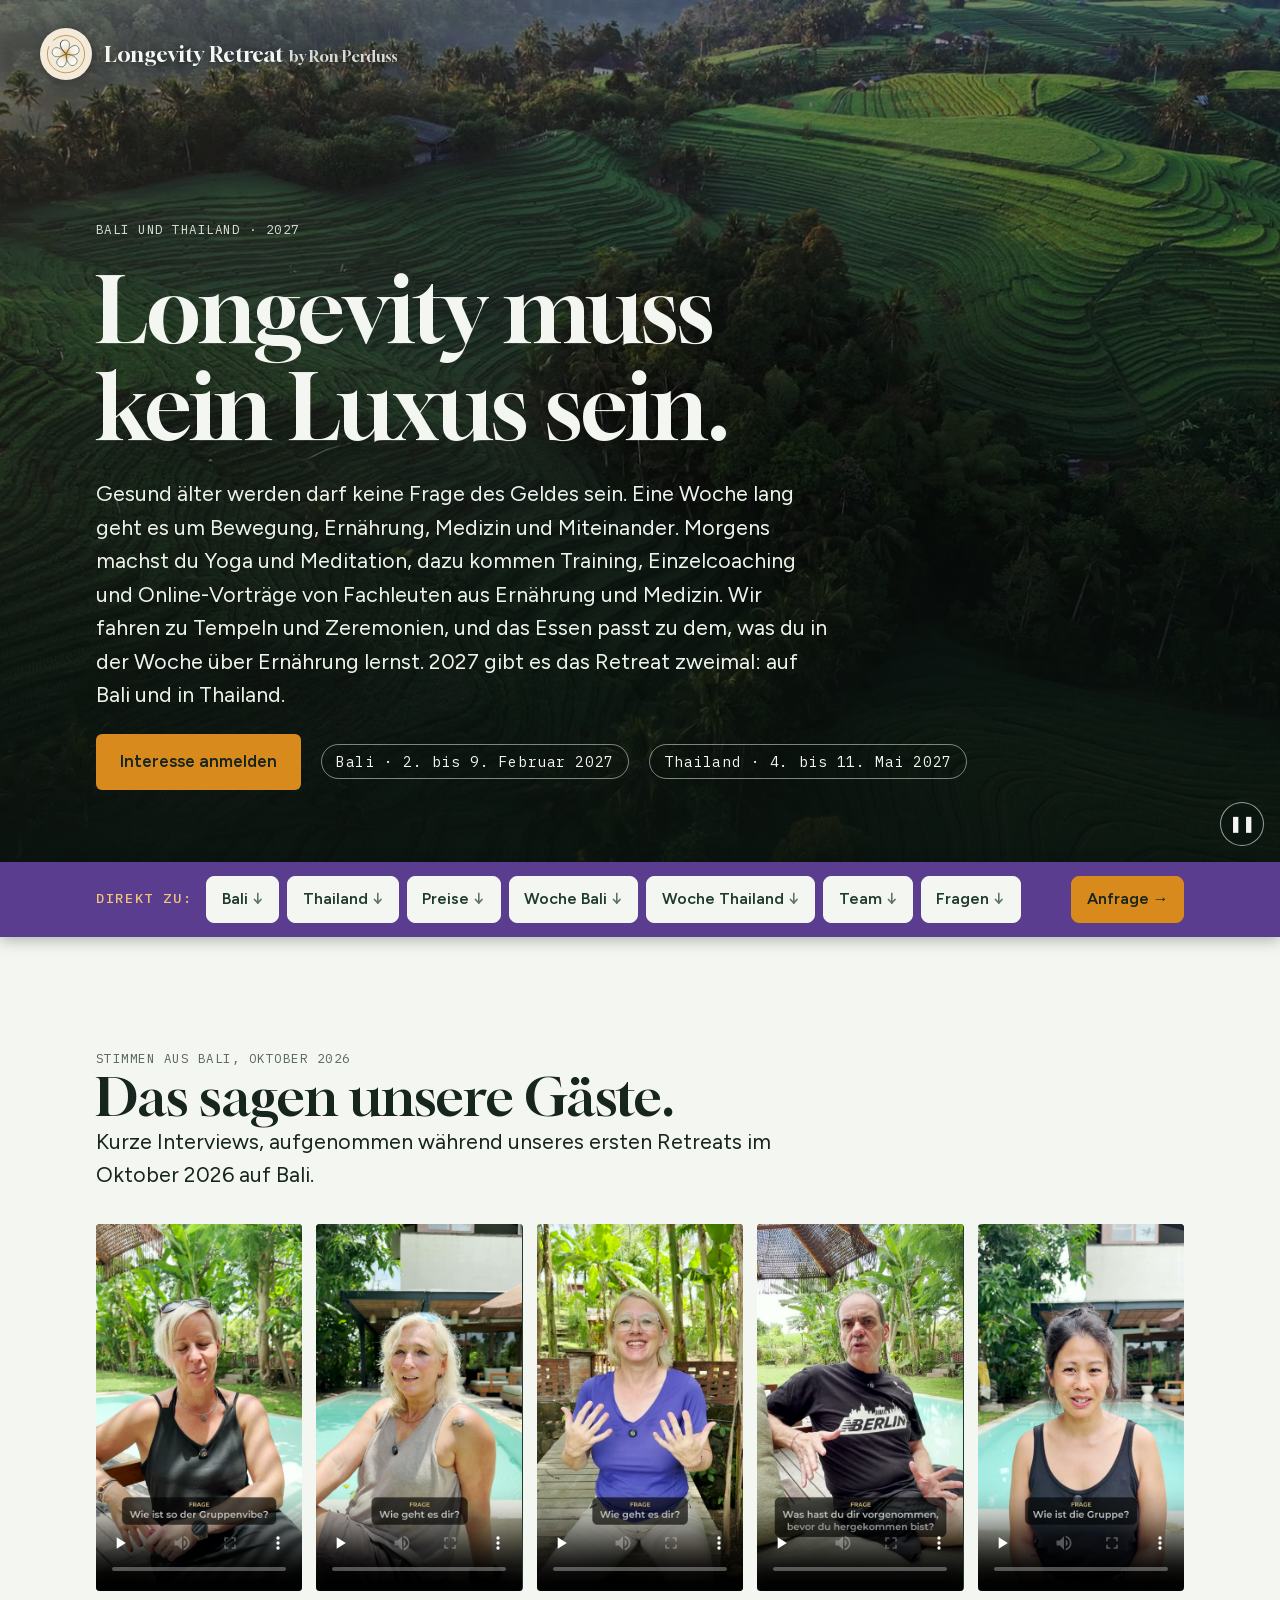
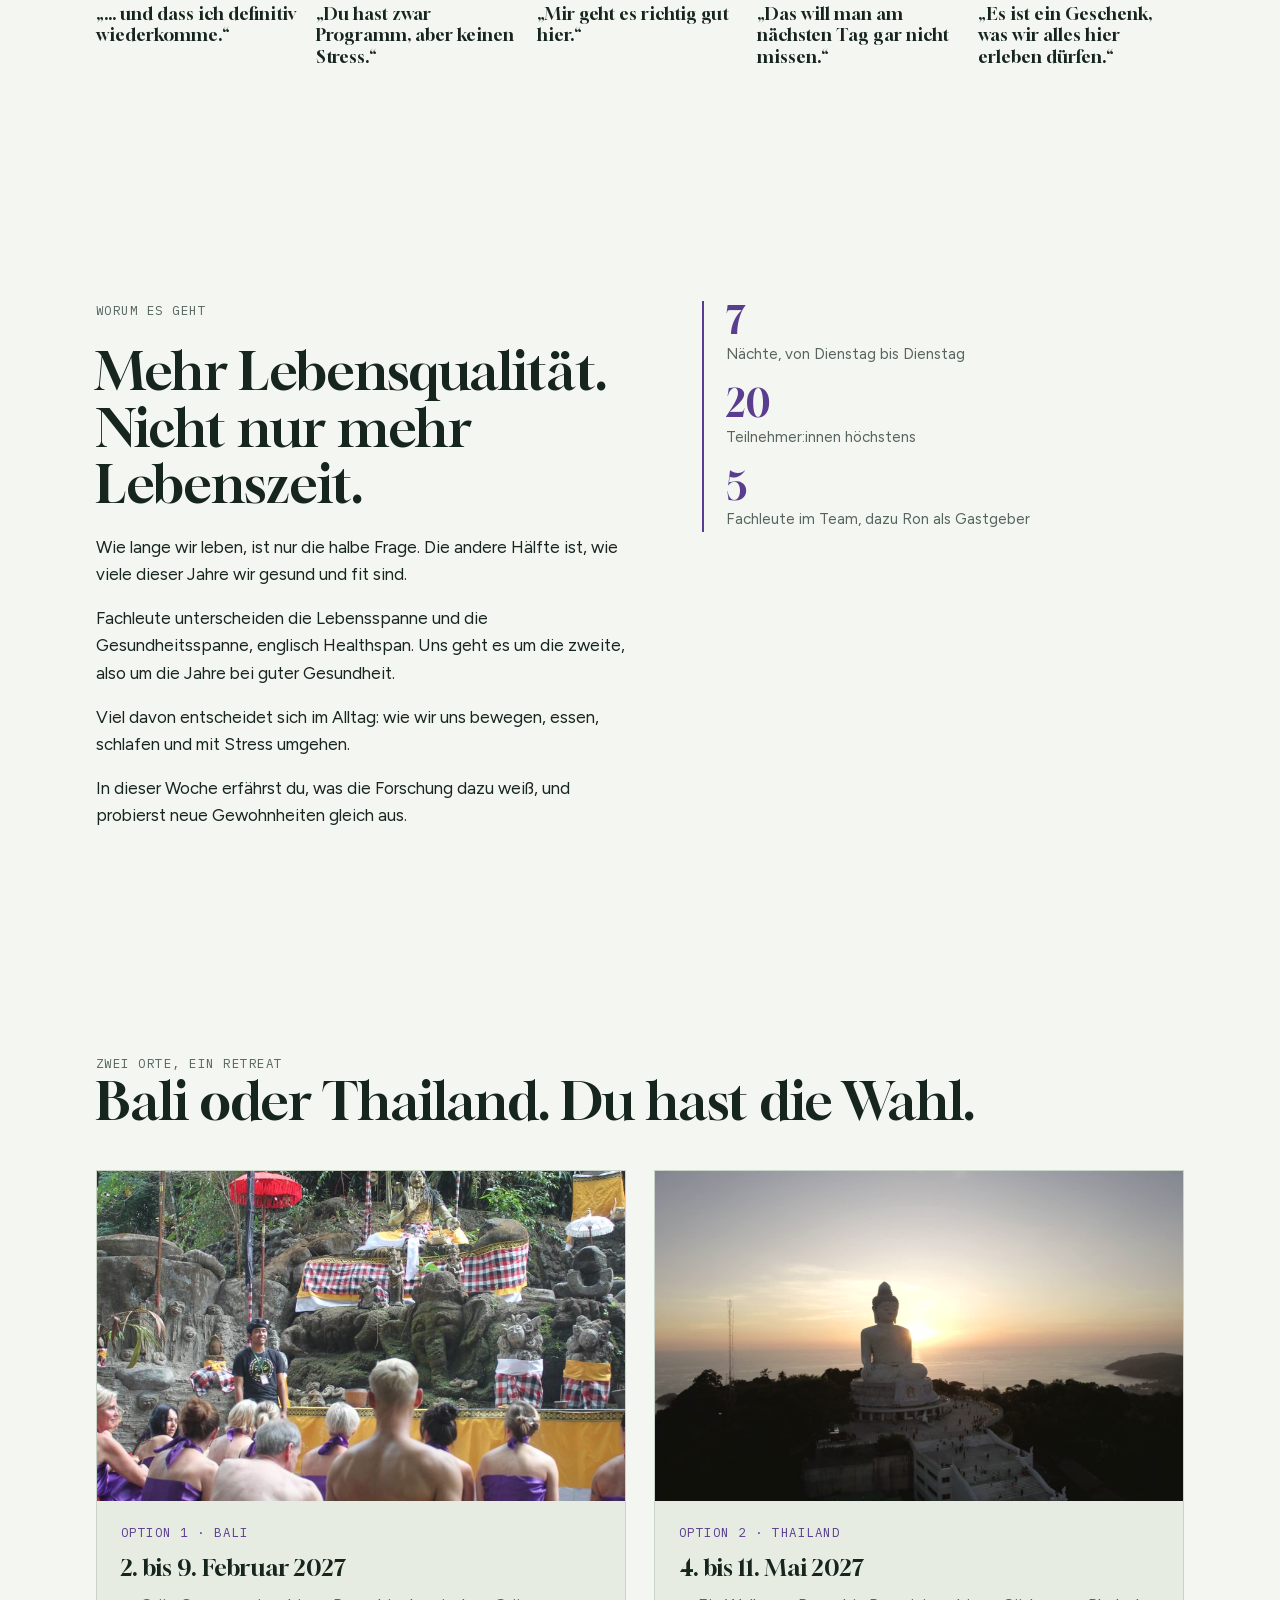
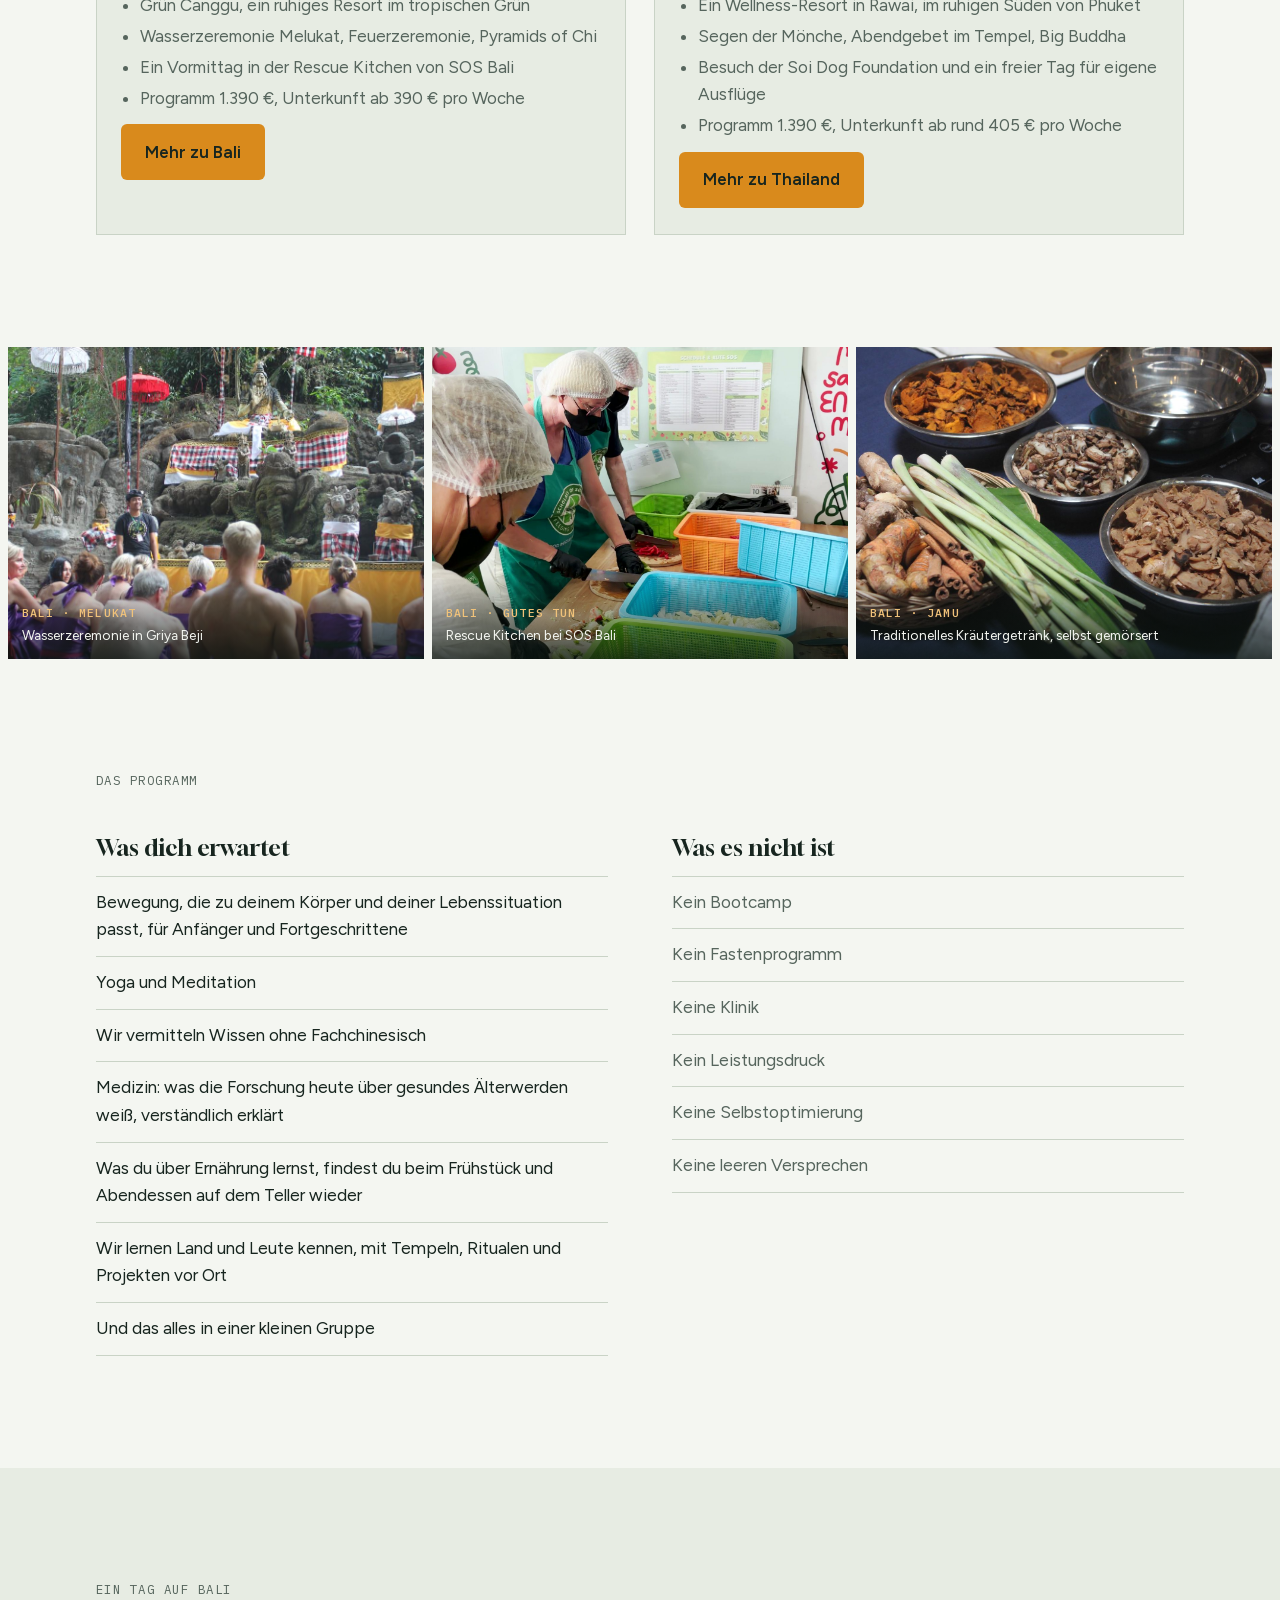
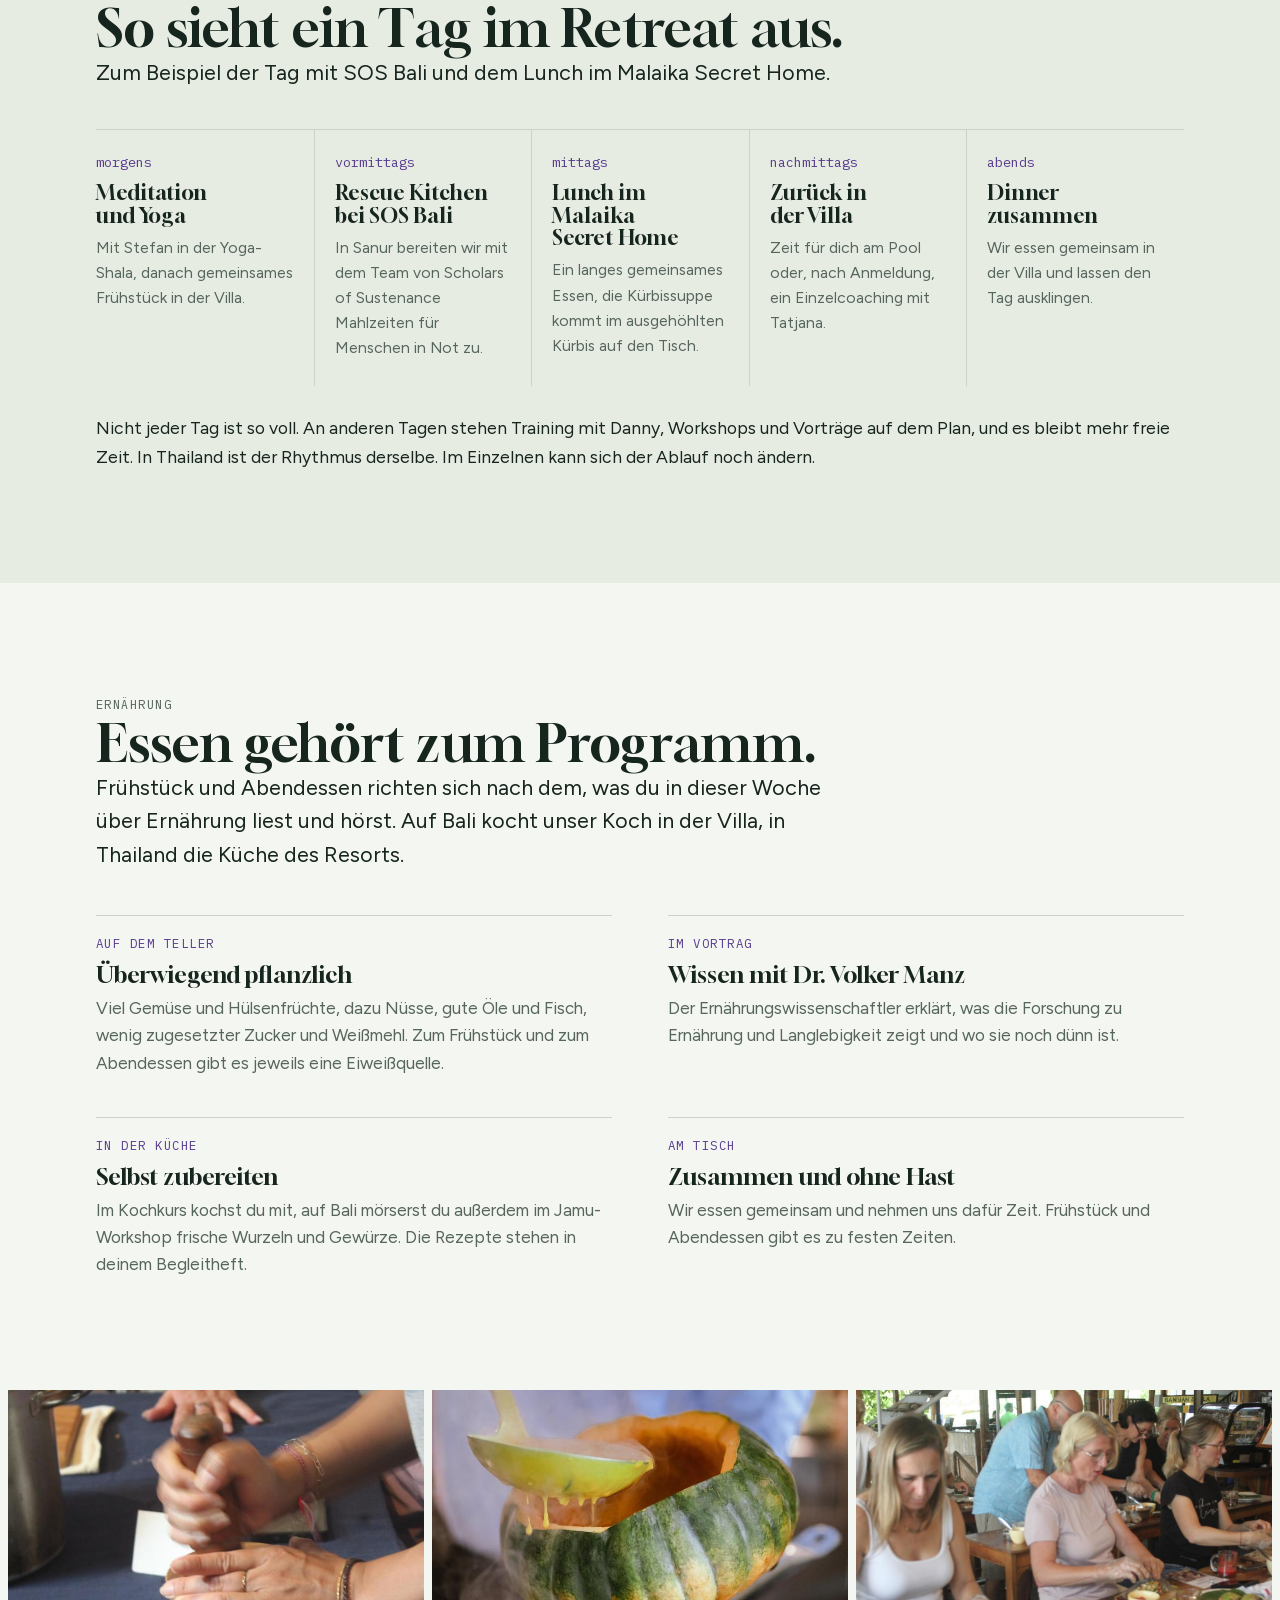
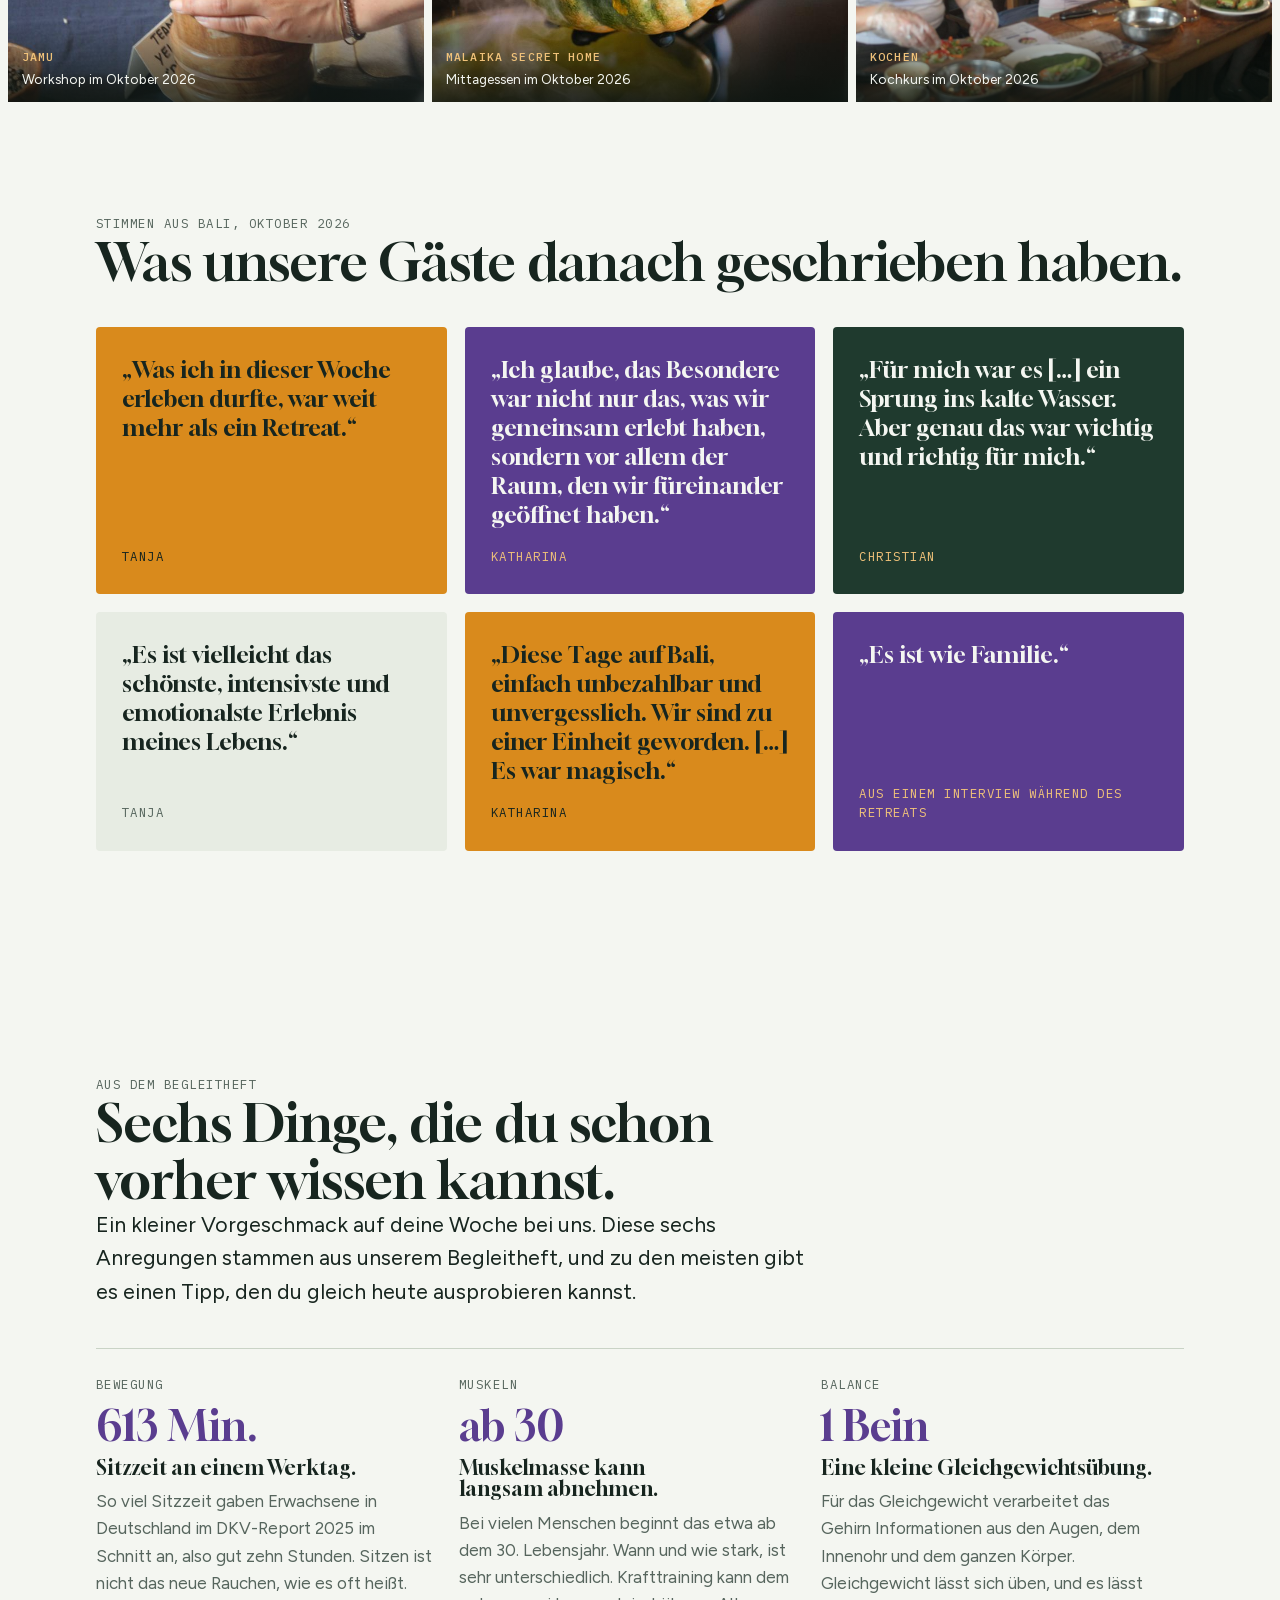
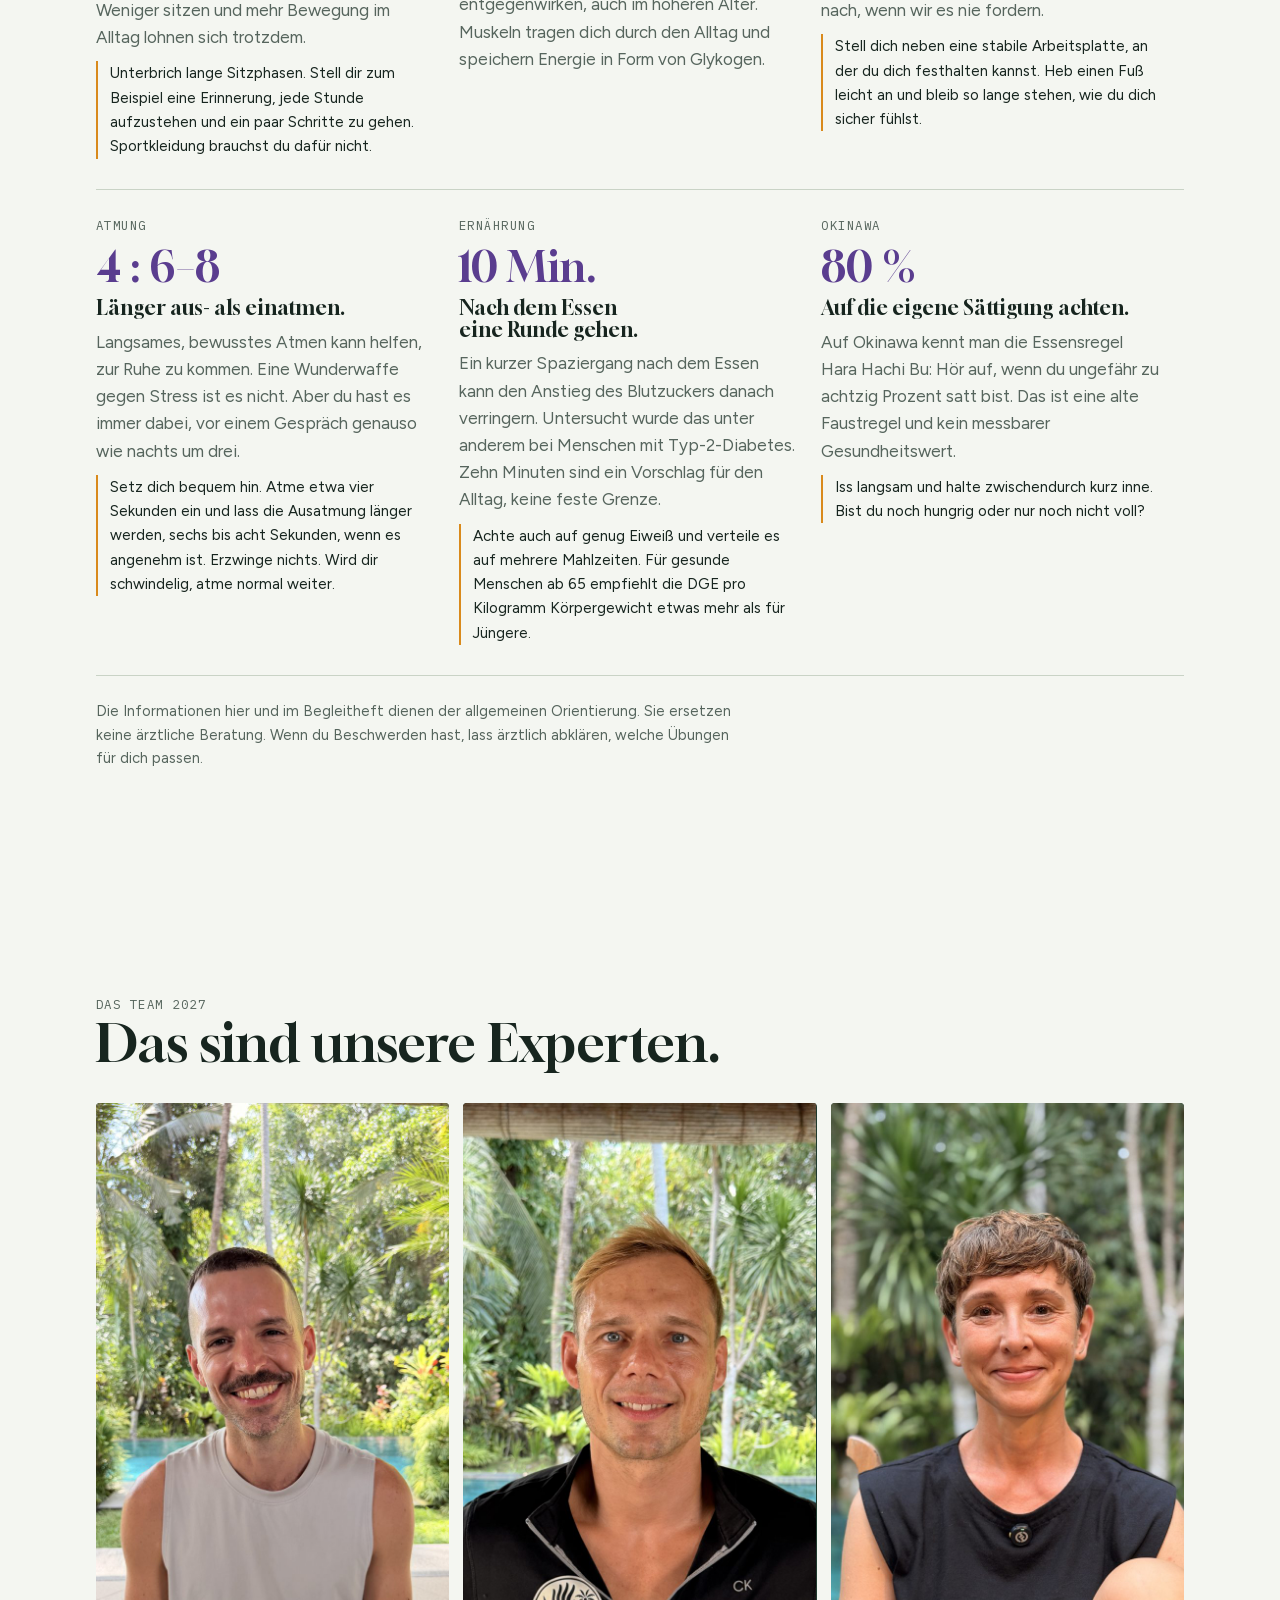
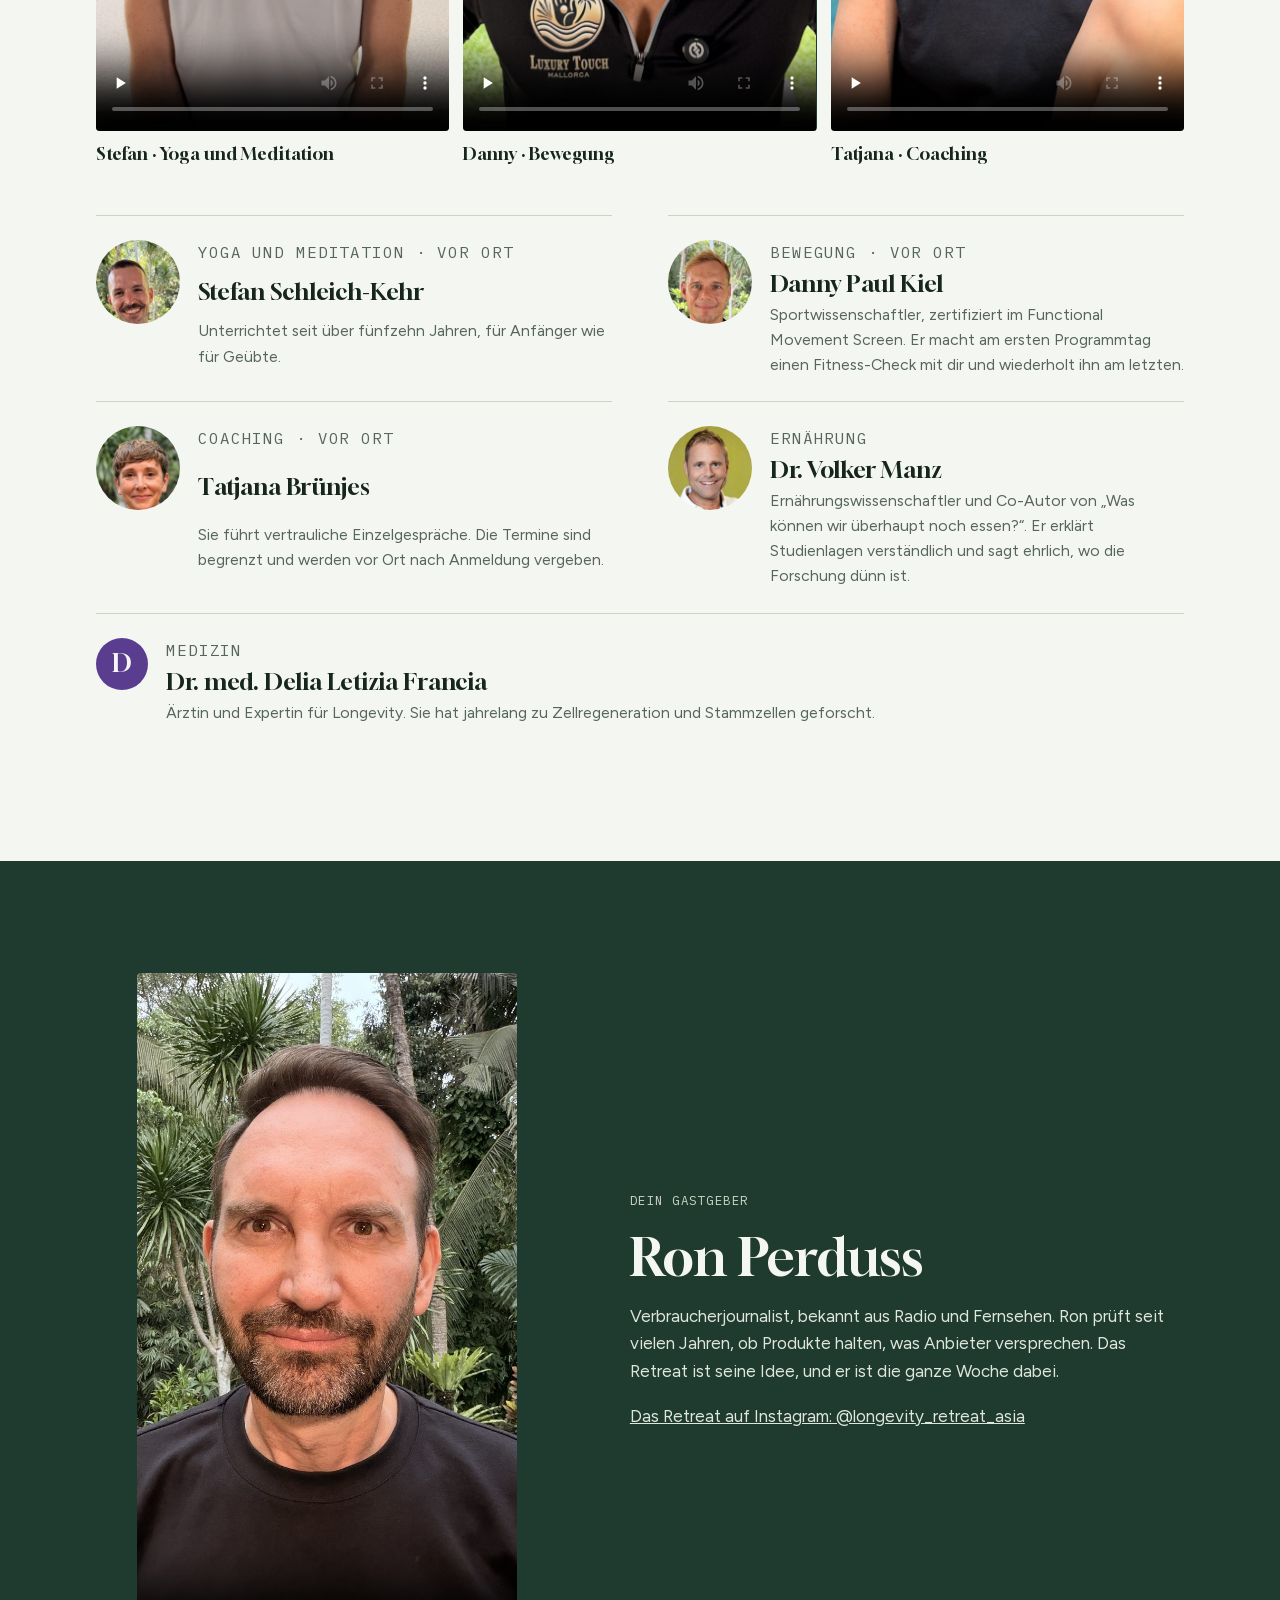
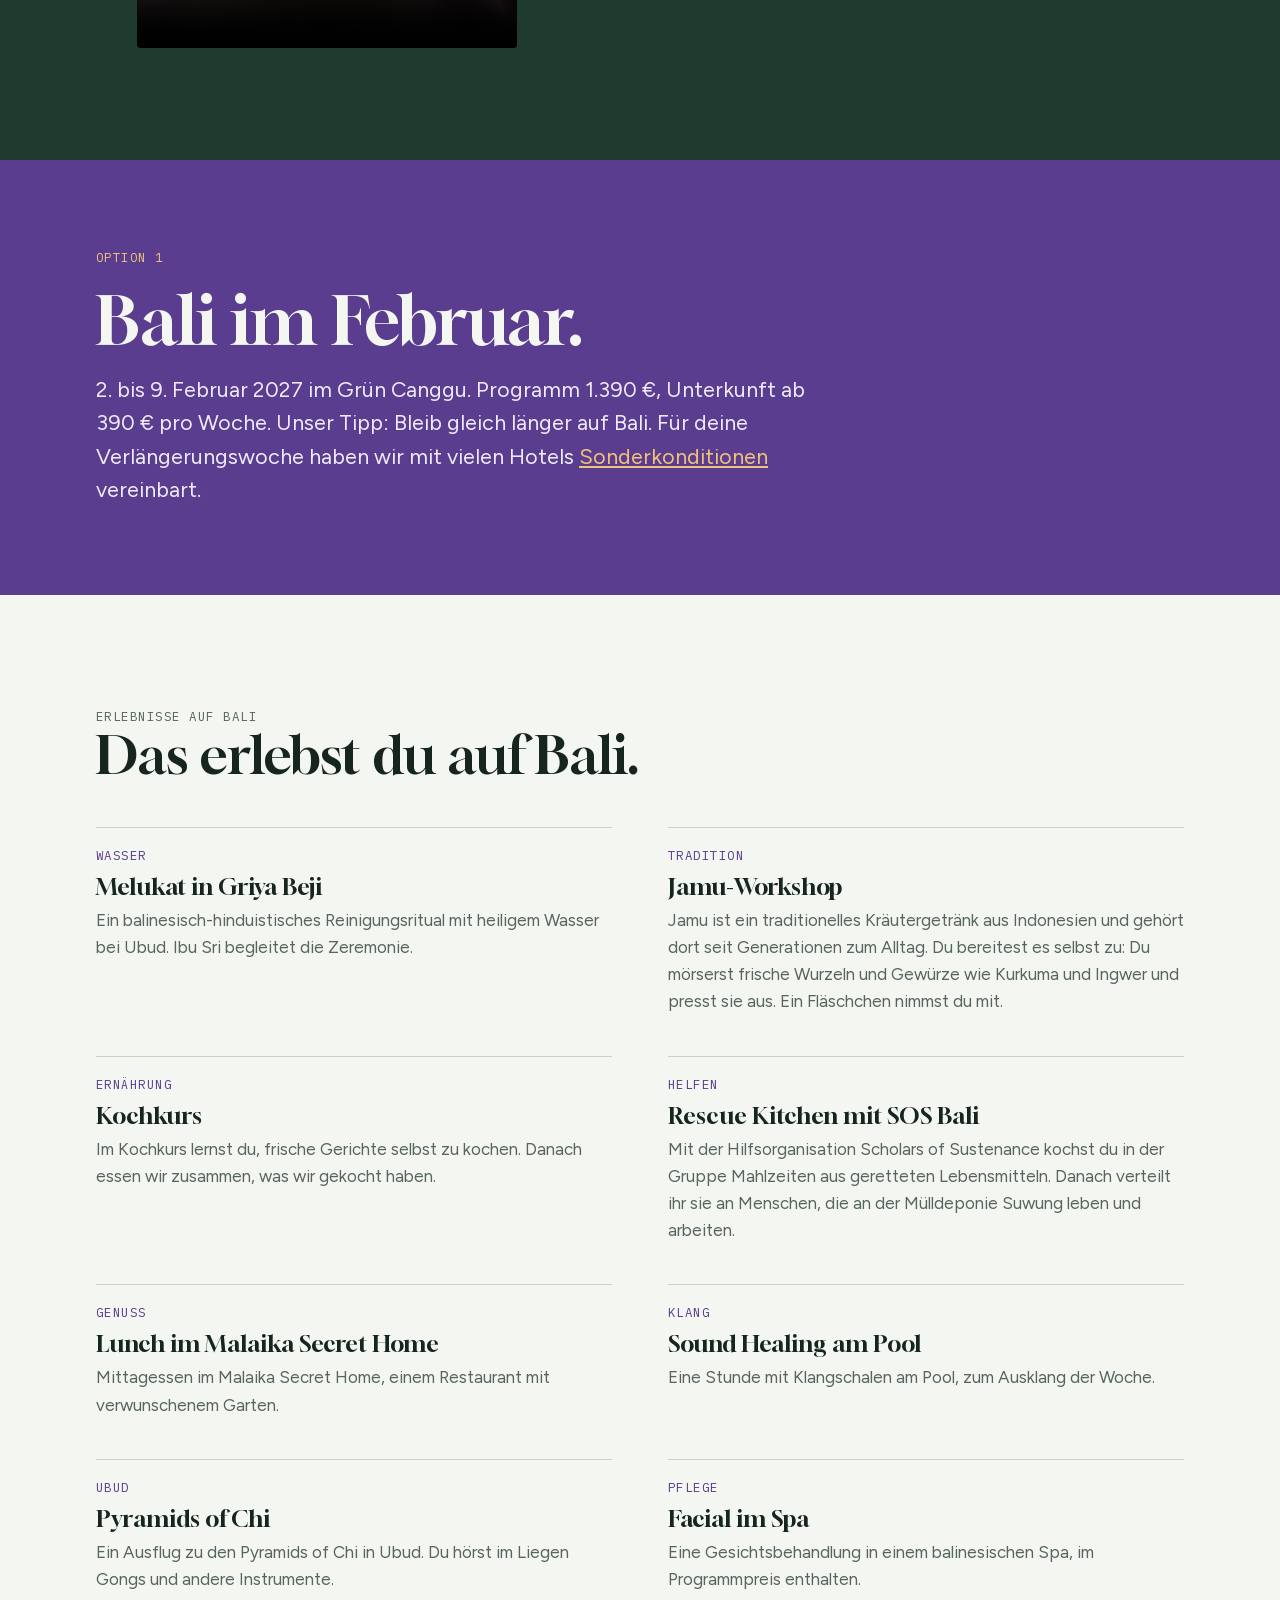
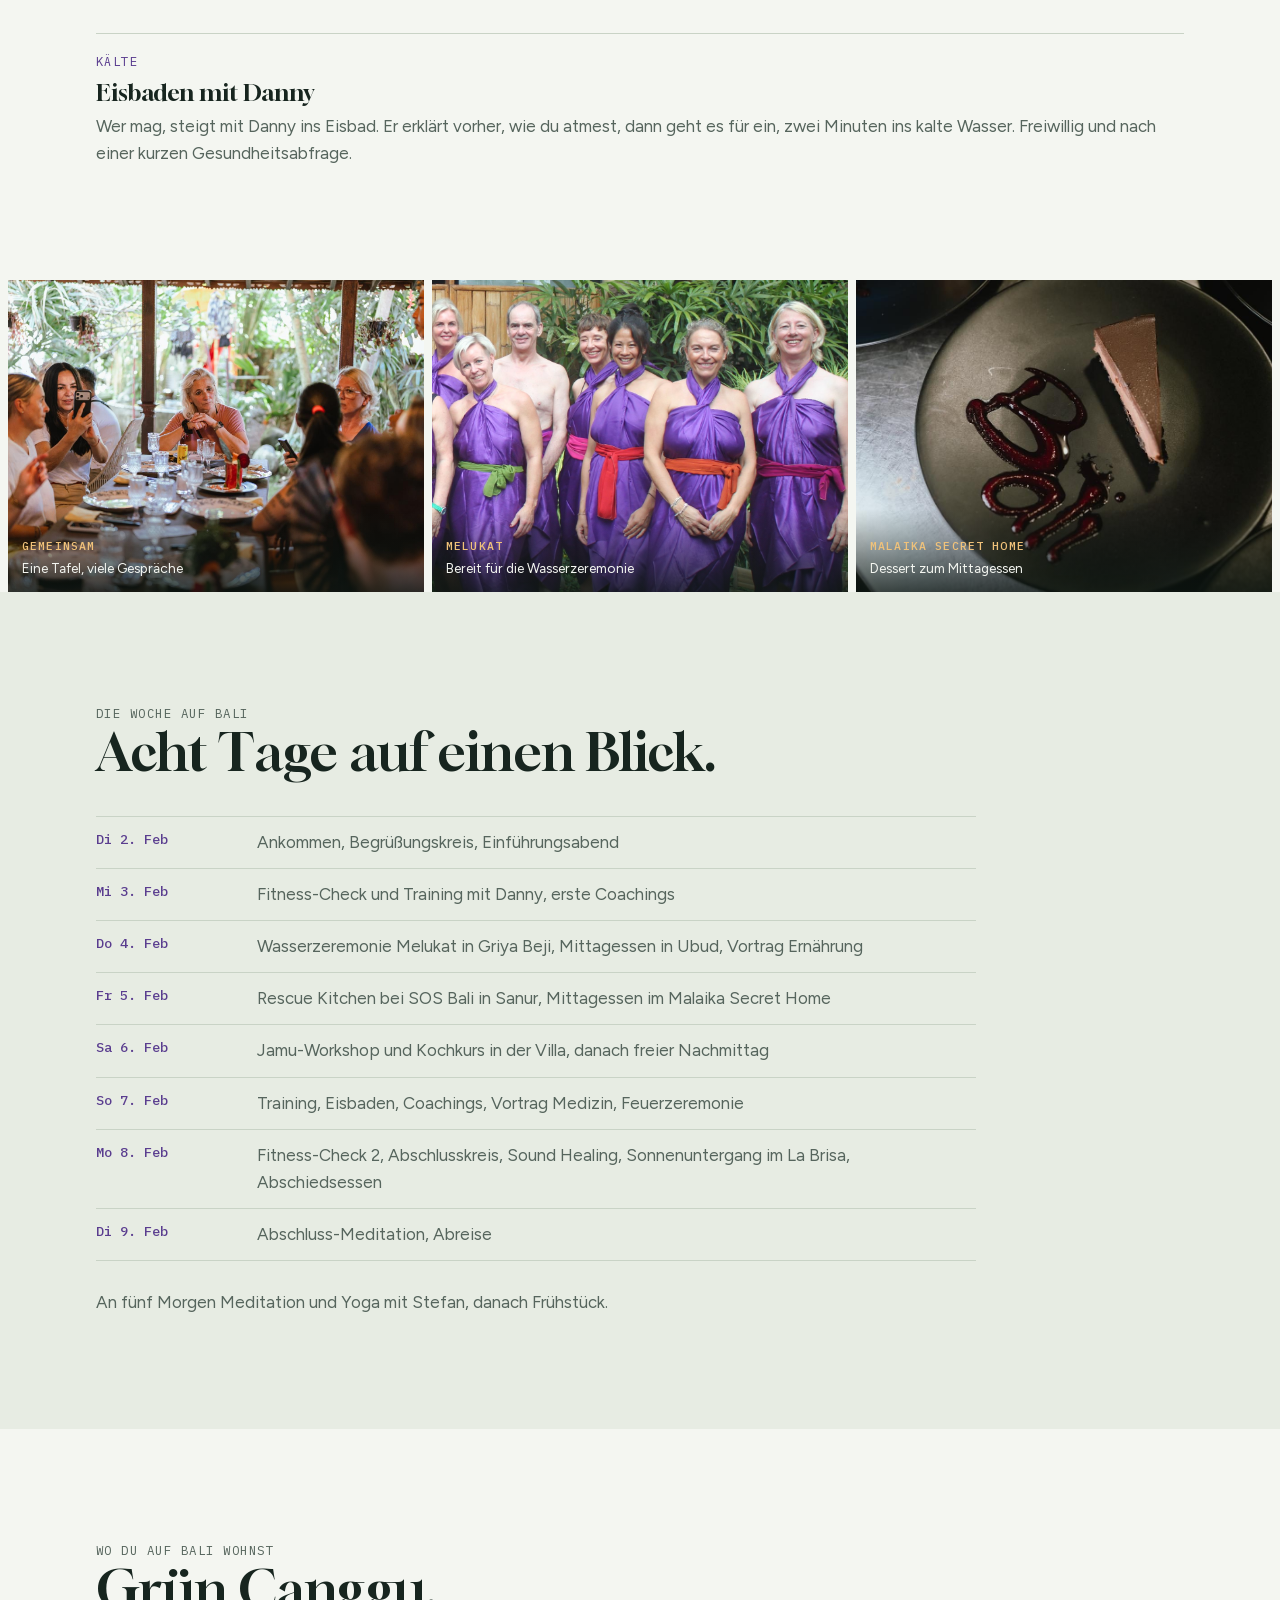
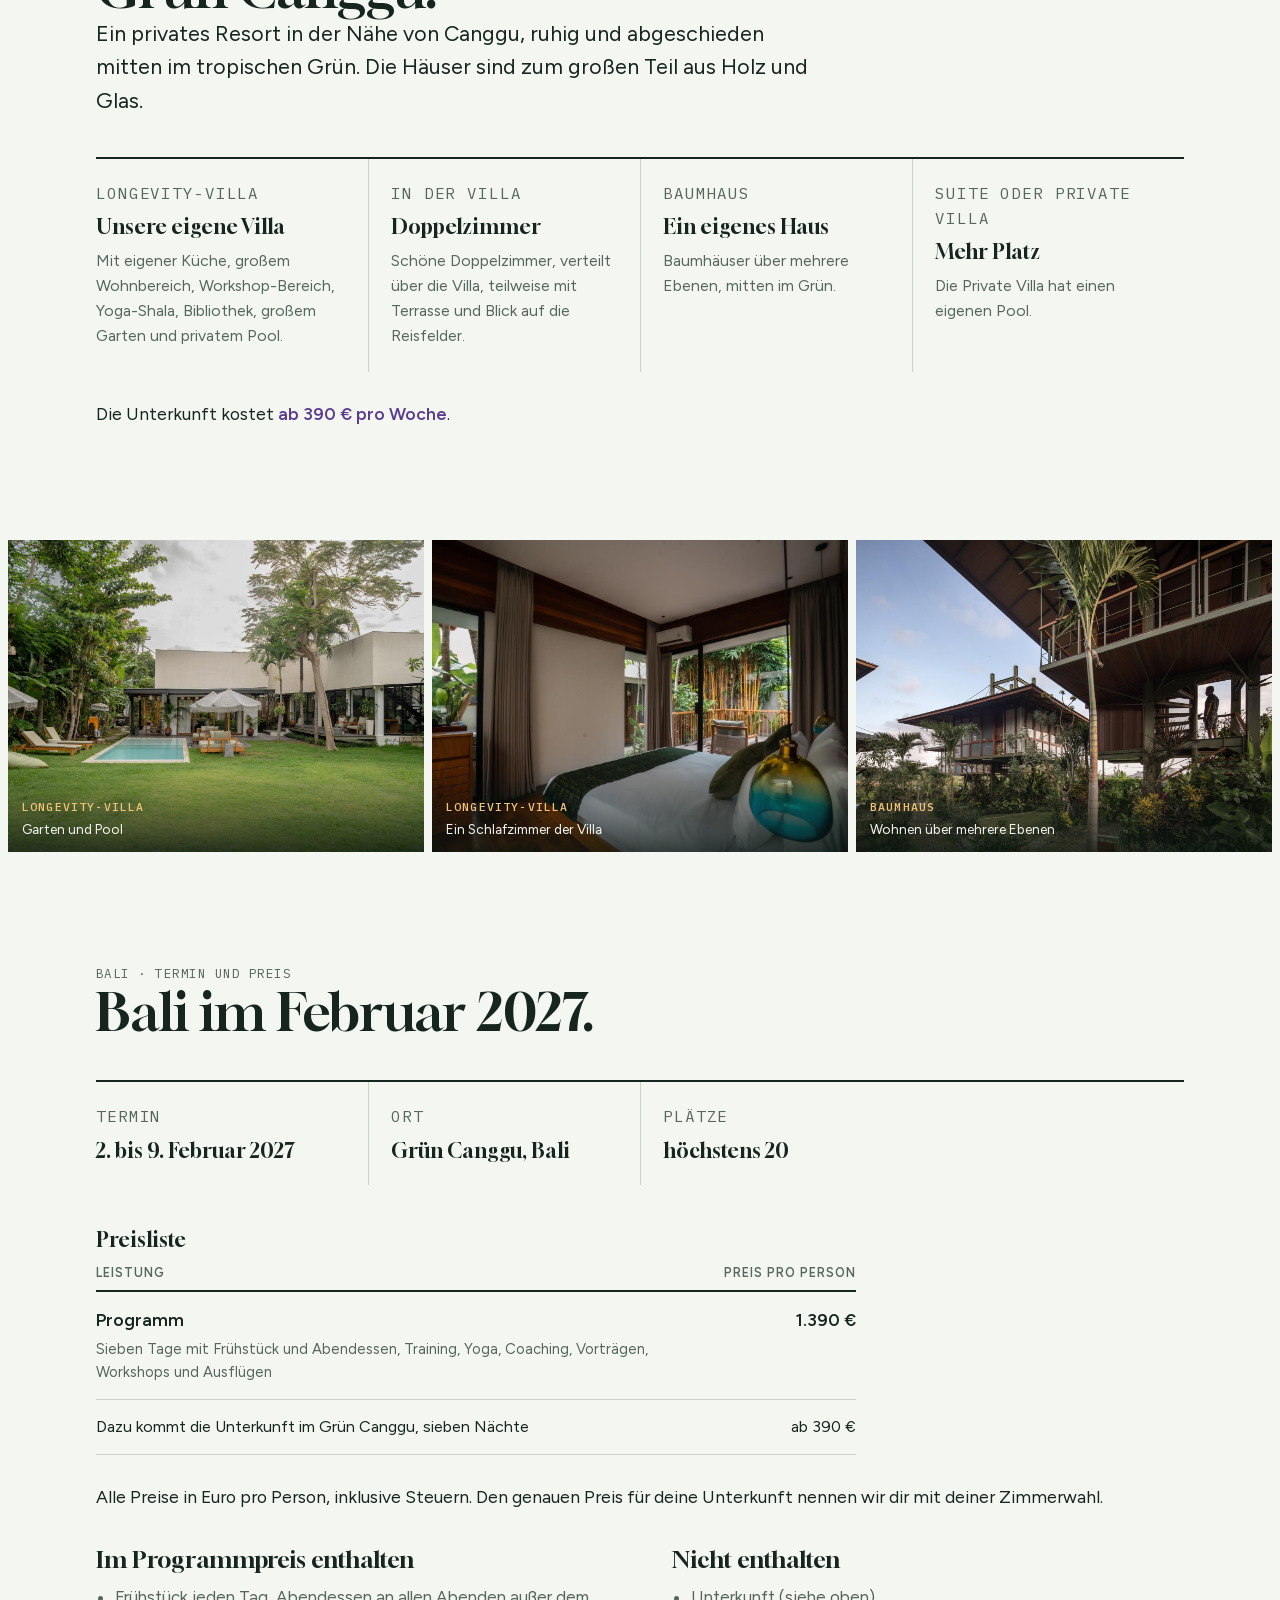
==== index.html @ a99b4b64 "Bali-Teil: Tipp zur Verlängerungswoche mit Sonderkonditionen Co-Authored-By: Claude Opus 5.5 <norepl" ====
<!doctype html>
<html lang="de">
<head>
<meta charset="utf-8">
<meta name="viewport" content="width=device-width, initial-scale=1, viewport-fit=cover">
<title>Longevity Retreat by Ron Perduss · Bali im Februar, Thailand im Mai 2027</title>
<meta name="description" content="Eine Woche rund ums gesunde Älterwerden mit Ron Perduss: Yoga, Training, Vorträge, Einzelcoaching, Rituale und Ausflüge. 2027 auf Bali (2. bis 9. Februar) oder in Thailand (4. bis 11. Mai).">
<meta property="og:title" content="Longevity Retreat by Ron Perduss">
<meta property="og:description" content="Longevity muss kein Luxus sein. Bali im Februar, Thailand im Mai 2027. Höchstens 20 Plätze.">
<meta property="og:image" content="img/gruen-villa.jpg">
<link rel="icon" href="img/favicon.png">
<link rel="stylesheet" href="fonts/fonts.css">
<style>
/* Layout: ein Fotoband-Rhythmus – volle Bildbänder wechseln mit ruhigen Textspalten; Farben aus der Woche selbst: Dschungelgrün, Sarong-Violett, Ringelblumen-Orange */
:root{
  --bg:#f4f6f1; --surface:#e7ece3; --fg:#17251f; --muted:#56655d; --line:#c9d3c6;
  --jungle:#1f3a2e; --violet:#5a3d8f; --marigold:#d98a1c; --on-dark:#f4f6f1;
  --display:"Gloock","Georgia","Times New Roman",serif;
  --body:"Figtree","Helvetica Neue",Arial,sans-serif;
  --mono:"IBM Plex Mono",ui-monospace,Menlo,monospace;
}
@media (prefers-color-scheme: dark){:root:not([data-theme="light"]){
  --bg:#101a15; --surface:#18251e; --fg:#e8eee6; --muted:#9fb0a6; --line:#2d3d34;
  --jungle:#0b1410; --violet:#a58ad6; --marigold:#eba545; --on-dark:#eef3ec; color-scheme:dark}}
:root[data-theme="dark"]{
  --bg:#101a15; --surface:#18251e; --fg:#e8eee6; --muted:#9fb0a6; --line:#2d3d34;
  --jungle:#0b1410; --violet:#a58ad6; --marigold:#eba545; --on-dark:#eef3ec; color-scheme:dark}

*{box-sizing:border-box}
body{background:var(--bg);color:var(--fg);font-family:var(--body);font-size:1.0625rem;line-height:1.6;margin:0}
img{display:block;max-width:100%}
h1,h2,h3{font-family:var(--display);font-weight:400;line-height:1.08;text-wrap:balance;margin:0}
h2{font-size:clamp(2rem,5vw,3.25rem)}
h3{font-size:1.45rem}
p{margin:0}
a{color:inherit}
:focus-visible{outline:2px solid var(--marigold);outline-offset:3px}
.wrap{max-width:1120px;margin-inline:auto;padding-left:max(16px,env(safe-area-inset-left,0px));padding-right:max(16px,env(safe-area-inset-right,0px))}
.label{font-family:var(--mono);font-size:.78rem;letter-spacing:.12em;text-transform:uppercase;color:var(--muted)}
.section{padding-block:clamp(56px,9vw,112px)}
.lead{font-size:clamp(1.15rem,2vw,1.35rem);line-height:1.55;max-width:34em}
.prose{max-width:36em;display:grid;gap:1em;color:var(--fg)}

/* Platzhalter: sichtbar markiert, bis Termin und Preis feststehen */
.tbd{display:inline-flex;align-items:center;gap:.5em;border:1.5px dashed var(--marigold);color:var(--fg);border-radius:999px;padding:.3em .9em;font-family:var(--mono);font-size:.82rem;letter-spacing:.04em}
.tbd::before{content:"";width:.55em;height:.55em;border-radius:50%;background:var(--marigold)}

/* Hero */
.hero{position:relative;background:var(--jungle);color:#f4f6f1;overflow:hidden}
.hero img,.hero video{position:absolute;inset:0;width:100%;height:100%;object-fit:cover;opacity:.62}
.hero video{opacity:1;filter:brightness(.72)}
.hero .brand{position:absolute;left:clamp(16px,4vw,40px);top:clamp(14px,3vw,28px);z-index:2;display:flex;align-items:center;gap:12px;color:#f4f6f1;text-decoration:none;font-family:var(--display);font-size:clamp(1.05rem,2.2vw,1.35rem);text-shadow:0 1px 8px rgba(0,0,0,.45)}
.hero .brand small{font-size:.72em;opacity:.85}
.hero .brand img{position:static;inset:auto;width:52px;height:52px;opacity:1;object-fit:contain;background:#F4EADA;border-radius:50%;padding:4px;box-shadow:0 2px 10px rgba(0,0,0,.25)}
.foot-brand{display:inline-flex;align-items:center;gap:10px}
.foot-brand img{width:28px;height:28px}
.hero .vid-toggle{position:absolute;right:16px;bottom:16px;z-index:2;width:44px;height:44px;border-radius:50%;border:1px solid rgba(244,246,241,.6);background:rgba(11,20,16,.45);color:#f4f6f1;font-size:1rem;cursor:pointer}
.hero .vid-toggle:focus-visible{outline:3px solid #eba545;outline-offset:2px}
@media (prefers-reduced-motion: reduce){.hero video,.hero .vid-toggle{display:none}}
.hero::after{content:"";position:absolute;inset:0;background:linear-gradient(180deg,rgba(11,20,16,.15) 0%,rgba(11,20,16,.25) 45%,rgba(11,20,16,.85) 100%)}
.hero .wrap{position:relative;z-index:1;padding-block:clamp(120px,22vw,220px) clamp(40px,7vw,72px);display:grid;gap:22px}
.hero .label{color:#d9e2d6}
.hero h1{font-size:clamp(2.6rem,7vw,5.6rem);letter-spacing:-.01em;max-width:13ch}
.hero .lead{color:#eef3ec}
.hero .tbd{color:#f4f6f1;border-color:#eba545}
.hero .tbd::before{background:#eba545}
.date-chip{font-family:var(--mono);font-size:.9rem;letter-spacing:.04em;color:#f4f6f1;border:1px solid rgba(244,246,241,.5);border-radius:999px;padding:.35em 1em}
.hero-row{display:flex;flex-wrap:wrap;gap:12px 20px;align-items:center}
.btn{display:inline-block;background:var(--marigold);color:#17251f;text-decoration:none;font-weight:600;padding:.85em 1.4em;border-radius:6px}
.btn:hover{filter:brightness(1.06)}

/* Zwei Zahlen */
.gap-grid{display:grid;grid-template-columns:1.1fr 1fr;gap:clamp(32px,6vw,80px);align-items:start}
.numbers{display:grid;gap:18px;border-left:2px solid var(--violet);padding-left:22px}
.numbers div{display:grid;gap:2px}
.numbers b{font-family:var(--display);font-weight:400;font-size:2.4rem;line-height:1;color:var(--violet)}
.numbers span{color:var(--muted);font-size:.95rem}

/* Was dich erwartet / was es nicht ist */
.two-lists{display:grid;grid-template-columns:1fr 1fr;gap:clamp(24px,5vw,64px);margin-top:44px}
.two-lists ul{list-style:none;margin:16px 0 0;padding:0;display:grid}
.two-lists li{padding:12px 0;border-top:1px solid var(--line);font-size:1.08rem}
.two-lists li:last-child{border-bottom:1px solid var(--line)}
.not li{color:var(--muted)}
.not li::before{content:"Kein Programmpunkt: ";position:absolute;left:-9999px}

/* Tagesrhythmus */
.day{background:var(--surface)}
.day-grid{display:grid;grid-template-columns:repeat(4,1fr);gap:0;margin-top:40px;border-top:1px solid var(--line)}
.slot{padding:22px 20px 26px 0;display:grid;gap:8px;align-content:start;min-width:0}
.slot + .slot{padding-left:20px;border-left:1px solid var(--line)}
.slot time{font-family:var(--mono);font-size:.85rem;color:var(--violet);font-variant-numeric:tabular-nums}
.slot h3{font-size:1.3rem}
.slot p{color:var(--muted);font-size:.98rem}
.day-note{margin-top:28px;color:var(--muted);max-width:40em}

/* Fotoband */
.band{display:grid;grid-template-columns:repeat(3,1fr);gap:8px;padding-inline:8px}
.band figure{margin:0;position:relative;overflow:hidden;background:var(--surface);min-width:0;aspect-ratio:4/3}
.band img{width:100%;height:100%;object-fit:cover}
.band figcaption{position:absolute;left:0;right:0;bottom:0;padding:28px 14px 12px;color:#f4f6f1;font-size:.85rem;background:linear-gradient(180deg,transparent,rgba(11,20,16,.78))}
.band figcaption b{display:block;font-family:var(--mono);font-weight:500;font-size:.72rem;letter-spacing:.1em;text-transform:uppercase;color:#f0c27a;margin-bottom:2px}
.price-note{margin-top:28px;font-size:1.1rem}
.price-note b{color:var(--violet)}
.band + .band{margin-top:8px}

/* Erlebnisse */
.moments{display:grid;grid-template-columns:repeat(2,1fr);gap:40px 56px;margin-top:44px}
.moment{display:grid;gap:8px;align-content:start;padding-top:18px;border-top:1px solid var(--line)}
.moment .label{color:var(--violet)}
.moment p{color:var(--muted)}

/* Team */
.team{display:grid;grid-template-columns:repeat(2,1fr);gap:0 56px;margin-top:40px}
.person{display:grid;grid-template-columns:auto 1fr;gap:6px 18px;padding:24px 0;border-top:1px solid var(--line)}
.initial{grid-row:span 3;width:52px;height:52px;border-radius:50%;background:var(--violet);color:var(--bg);display:grid;place-items:center;font-family:var(--display);font-size:1.5rem}
.portrait{grid-row:span 3;width:84px;height:84px;border-radius:50%;object-fit:cover}
.person .label{color:var(--muted)}
.person p{color:var(--muted);font-size:.98rem}
.team .person:last-child:nth-child(odd){grid-column:1/-1}
.team-videos{margin-top:32px}
.host video{border-radius:4px;aspect-ratio:9/16;width:100%;max-width:380px;max-height:680px;justify-self:center;background:#0b1410;object-fit:cover}

.moments .moment:last-child:nth-child(odd){grid-column:1/-1}
.host{background:var(--jungle);color:var(--on-dark)}
.host .wrap{display:grid;grid-template-columns:1fr 1.2fr;gap:clamp(28px,6vw,72px);align-items:center}
.host .label{color:#c8d4c4}
.host p{color:#dfe7dc}
.host img{border-radius:4px;aspect-ratio:4/5;object-fit:cover;object-position:50% 20%;width:100%;max-height:640px}

/* Termin & Preis */
.facts{display:grid;grid-template-columns:repeat(4,1fr);gap:0;margin-top:40px;border-top:2px solid var(--fg)}
.fact{padding:22px 22px 24px 0;display:grid;gap:10px;align-content:start;min-width:0}
.fact + .fact{padding-left:22px;border-left:1px solid var(--line)}
.fact h3{font-size:1.25rem}
.fact p{color:var(--muted);font-size:.98rem}
.included{margin-top:36px;display:grid;grid-template-columns:1fr 1fr;gap:clamp(24px,5vw,64px)}
.included ul{margin:12px 0 0;padding-left:1.1em;display:grid;gap:6px;color:var(--muted)}

/* FAQ */
.faq{margin-top:36px;border-top:1px solid var(--line);max-width:760px}
details{border-bottom:1px solid var(--line)}
summary{cursor:pointer;list-style:none;padding:18px 36px 18px 0;font-weight:600;font-size:1.08rem;position:relative}
summary::-webkit-details-marker{display:none}
summary::after{content:"+";position:absolute;right:4px;top:12px;font-family:var(--display);font-size:1.6rem;color:var(--violet);transition:transform .2s}
details[open] summary::after{transform:rotate(45deg)}
details p{padding:0 0 20px;color:var(--muted);max-width:40em}

/* Kontakt */
.contact{background:var(--surface)}
.contact .wrap{display:grid;grid-template-columns:1.1fr 1fr;gap:clamp(28px,6vw,72px);align-items:center}
.mailbox{display:grid;gap:14px;background:var(--bg);border:1px solid var(--line);border-radius:6px;padding:26px}
.mail{font-family:var(--mono);font-size:clamp(1rem,2.6vw,1.3rem);user-select:all;overflow-wrap:anywhere}
.copy{justify-self:start;background:var(--fg);color:var(--bg);border:0;border-radius:6px;padding:.7em 1.1em;font:600 .95rem var(--body);cursor:pointer}
.copy-status{font-size:.9rem;color:var(--muted);min-height:1.4em}
.formbox{display:grid;gap:10px;min-width:0}
.formbox iframe{width:100%;height:1250px;border:1px solid var(--line);border-radius:6px;background:#fff}
.form-fallback,.alt-mail{font-size:.92rem;color:var(--muted)}
.form-fallback a,.alt-mail a{color:inherit}
.pl-title{margin-top:44px;font-size:1.25rem}
.pricelist{width:100%;max-width:760px;margin-top:14px;border-collapse:collapse;font-size:1rem}
.pricelist th{text-align:left;font:600 .78rem var(--body);letter-spacing:.08em;text-transform:uppercase;color:var(--muted);padding:0 0 10px;border-bottom:2px solid var(--fg)}
.pricelist th:last-child,.pricelist td:last-child{text-align:right;white-space:nowrap;padding-left:16px}
.pricelist td{padding:14px 0;border-bottom:1px solid var(--line);vertical-align:top}
.pricelist tr.main td{font-size:1.1rem}
.pricelist tr.main td:last-child{font-weight:700}
.pricelist td span{display:block;color:var(--muted);font-size:.92rem;margin-top:4px}
.pricelist tr.sub td{color:var(--muted);font-size:.92rem;padding-top:18px;border-bottom:0}
.closing{font-family:var(--display);font-size:clamp(1.6rem,3.6vw,2.4rem);line-height:1.15}

footer{padding-block:36px;color:var(--muted);font-size:.88rem}
footer .wrap{display:flex;flex-wrap:wrap;gap:8px 24px;justify-content:space-between}

.offers{display:grid;grid-template-columns:repeat(2,1fr);gap:28px;margin-top:44px}
.offer{border:1px solid var(--line);border-top:3px solid var(--violet);padding:22px 22px 24px;display:grid;gap:10px;align-content:start;background:var(--surface)}
.offer .label{color:var(--violet)}
.offer .rates{display:grid;gap:4px;margin:4px 0}
.offer .rates div{display:flex;justify-content:space-between;gap:16px;border-bottom:1px solid var(--line);padding:6px 0}
.offer .rates b{white-space:nowrap;text-align:right}
.offer .rates small{font-weight:400;color:var(--muted)}
.offer ul{margin:0;padding-left:1.1em;color:var(--muted);font-size:.98rem}
.offer .book{font-size:.98rem}
.offer-pics{display:grid;grid-template-columns:2fr 1fr;grid-template-rows:1fr 1fr;gap:4px;margin:-22px -22px 6px;aspect-ratio:16/9}
.offer-pics img{width:100%;height:100%;object-fit:cover;min-height:0}
.offer-pics img:first-child{grid-row:span 2}
.offer .credit{font-size:.8rem;color:var(--muted)}

@media (max-width:860px){
  .gap-grid,.two-lists,.moments,.team,.host .wrap,.contact .wrap,.included,.offers{grid-template-columns:1fr}
  .day-grid{grid-template-columns:1fr 1fr}
  .slot:nth-child(3){padding-left:0;border-left:0}
  .slot:nth-child(n+3){border-top:1px solid var(--line)}
  .facts{grid-template-columns:1fr}
  .fact + .fact{padding-left:0;border-left:0;border-top:1px solid var(--line)}
}
@media (max-width:480px){
  .day-grid{grid-template-columns:1fr}
  .slot + .slot{padding-left:0;border-left:0;border-top:1px solid var(--line)}
  .band{grid-template-columns:1fr}
}
/* Wissen aus dem Begleitheft */
.know{display:grid;grid-template-columns:repeat(auto-fit,minmax(min(100%,300px),1fr));gap:0;margin-top:40px;border-top:1px solid var(--line)}
.tip{display:grid;gap:10px;align-content:start;padding:26px 24px 30px 0;border-bottom:1px solid var(--line);min-width:0}
.tip .big{font-family:var(--display);font-size:2.6rem;line-height:1;color:var(--violet)}
.tip h3{font-size:1.25rem}
.tip p{color:var(--muted)}
.tip .try{color:var(--fg);font-size:.95rem;border-left:2px solid var(--marigold);padding-left:12px}
.know-note{margin-top:24px;color:var(--muted);font-size:.92rem;max-width:44em}
@media (min-width:1000px){.day-5{grid-template-columns:repeat(5,1fr)}}
/* Gäste-Videos */
.clips{display:grid;grid-auto-flow:column;grid-auto-columns:minmax(210px,1fr);gap:14px;margin-top:32px;overflow-x:auto;scroll-snap-type:x proximity;padding-bottom:10px}
.clip{margin:0;min-width:0;scroll-snap-align:start}
.clip video{display:block;width:100%;aspect-ratio:9/16;border-radius:4px;background:var(--jungle)}
.clip figcaption{margin-top:12px;font-family:var(--display);font-size:1.08rem;line-height:1.25}
@media (min-width:900px){.clips{grid-auto-columns:minmax(0,1fr);overflow:visible}}
/* Stimmen der Gäste */
.voices{display:grid;grid-template-columns:repeat(auto-fit,minmax(min(100%,300px),1fr));gap:18px;margin-top:36px}
.voice{margin:0;padding:28px 26px;border-radius:4px;background:var(--surface);display:grid;gap:18px;align-content:space-between}
.voice blockquote{margin:0;font-family:var(--display);font-size:1.45rem;line-height:1.25}
.voice figcaption{font-family:var(--mono);font-size:.78rem;letter-spacing:.12em;text-transform:uppercase;color:var(--muted)}
.voice.v-gold{background:var(--marigold);color:#17251f}
.voice.v-gold figcaption{color:#17251f}
.voice.v-violet{background:var(--violet);color:#f4f6f1}
.voice.v-violet figcaption,.voice.v-jungle figcaption{color:#f0c27a}
.voice.v-jungle{background:var(--jungle);color:#f4f6f1}
footer a{text-decoration:underline;text-underline-offset:3px}
/* Zwei Orte */
.places{display:grid;grid-template-columns:1fr 1fr;gap:28px;margin-top:40px}
.place{border:1px solid var(--line);background:var(--surface);display:grid;align-content:start;min-width:0}
.place img,.place .ph{width:100%;aspect-ratio:16/10;object-fit:cover}
.place .in{padding:22px 24px 26px;display:grid;gap:12px}
.place .label{color:var(--violet)}
.place ul{margin:0;padding-left:1.1em;color:var(--muted);display:grid;gap:4px}
.place .btn{justify-self:start}
.same{margin-top:28px;max-width:44em;color:var(--muted)}
.chapter{background:var(--violet);color:#f4f6f1}
.chapter .wrap{padding-block:clamp(48px,7vw,88px);display:grid;gap:16px}
.chapter .label{color:#f0c27a}
.chapter h2{font-size:clamp(2.4rem,6vw,4.2rem)}
.chapter .lead{color:#efeaf7}
.chapter a{color:#f0c27a}
.chapter .film{margin:16px 0 0;max-width:960px}
.chapter .film video{display:block;width:100%;aspect-ratio:16/9;border-radius:4px;background:#0b1410}
.chapter .film figcaption{position:static;padding:10px 0 0;background:none;color:#efeaf7;font-family:inherit;font-size:.95rem;line-height:1.5;letter-spacing:0;text-transform:none}
.place .tile{aspect-ratio:16/10;background:var(--jungle);color:#f4f6f1;display:grid;place-items:center;font-family:var(--display);font-size:clamp(2rem,5vw,3.2rem)}
.ph{display:grid;place-items:center;text-align:center;padding:16px;border:2px dashed var(--marigold);background:var(--surface);color:var(--muted);font-family:var(--mono);font-size:.82rem;letter-spacing:.04em;height:100%}
.week{margin-top:36px;border-top:1px solid var(--line);max-width:880px}
.week div{display:grid;grid-template-columns:8.5em 1fr;gap:16px;padding:12px 0;border-bottom:1px solid var(--line)}
.week b{font-family:var(--mono);font-size:.85rem;font-weight:500;color:var(--violet)}
.week span{color:var(--muted)}
.hero .date-chip a{color:inherit;text-decoration:none}
@media (max-width:860px){.places{grid-template-columns:1fr}}
@media (max-width:480px){.week div{grid-template-columns:1fr;gap:2px}}
/* Sprungleiste */
.quick{position:sticky;top:0;z-index:20;background:#5a3d8f;color:#f4f6f1;box-shadow:0 3px 14px rgba(11,20,16,.3)}
.quick .wrap{display:flex;align-items:center;gap:8px;overflow-x:auto;scrollbar-width:none;padding-top:14px;padding-bottom:14px}
.quick .wrap::-webkit-scrollbar{display:none}
.quick .hint{flex:none;font-family:var(--mono);font-size:.85rem;font-weight:500;letter-spacing:.12em;text-transform:uppercase;color:#f0c27a;margin-right:6px}
.quick a{flex:none;text-decoration:none;font-size:1rem;font-weight:700;padding:.6em .9em;border-radius:8px;color:#1f3a2e;background:#f4f6f1;border:1px solid #f4f6f1;white-space:nowrap}
.quick a::after{content:" ↓";opacity:.7}
.quick a:hover,.quick a:focus-visible{background:#fff;box-shadow:0 0 0 2px #f0c27a}
.quick a.cta{background:var(--marigold);border-color:var(--marigold);color:#17251f;margin-left:auto}
.quick a.cta::after{content:" →";opacity:1}
@media (max-width:700px){.quick .hint{display:none}.quick a{font-size:.98rem}}
[id]{scroll-margin-top:84px}
html{scroll-behavior:smooth}
@media (prefers-reduced-motion:reduce){html{scroll-behavior:auto}}
@media (prefers-reduced-motion:reduce){*{transition:none!important}}
</style>
</head>
<body>

<header class="hero">
  <a class="brand" href="#" aria-label="Longevity Retreat by Ron Perduss, zum Seitenanfang"><img src="img/logo.svg" alt="" width="52" height="52"><span>Longevity Retreat <small>by Ron Perduss</small></span></a>
  <img src="img/pool.jpg" alt="Die Retreat-Gruppe sitzt lachend am Rand eines Wasserbeckens voller Blütenblätter, Füße im Wasser">
  <video autoplay muted loop playsinline preload="auto" poster="video/hero-asien-poster.jpg" aria-hidden="true">
    <source src="video/hero-asien-720.mp4" type="video/mp4" media="(max-width: 900px)">
    <source src="video/hero-asien-1080.mp4" type="video/mp4">
  </video>
  <button class="vid-toggle" type="button" aria-label="Video anhalten">❚❚</button>
  <div class="wrap">
    <p class="label">Bali und Thailand · 2027</p>
    <h1>Longevity muss kein Luxus sein.</h1>
    <p class="lead">Gesund älter werden darf keine Frage des Geldes sein. Eine Woche lang geht es um Bewegung, Ernährung, Medizin und Miteinander. Morgens machst du Yoga und Meditation, dazu kommen Training, Einzelcoaching und Online-Vorträge von Fachleuten aus Ernährung und Medizin. Wir fahren zu Tempeln und Zeremonien, und das Essen passt zu dem, was du in der Woche über Ernährung lernst. 2027 gibt es das Retreat zweimal: auf Bali und in Thailand.</p>
    <div class="hero-row">
      <a class="btn" href="#kontakt">Interesse anmelden</a>
      <span class="date-chip"><a href="#bali">Bali · 2. bis 9. Februar 2027</a></span>
      <span class="date-chip"><a href="#thailand">Thailand · 4. bis 11. Mai 2027</a></span>
    </div>
  </div>
</header>

<nav class="quick" aria-label="Direkt zu">
  <div class="wrap">
    <span class="hint">Direkt zu:</span>
    <a href="#bali">Bali</a>
    <a href="#thailand">Thailand</a>
    <a href="#orte">Preise</a>
    <a href="#woche-bali">Woche Bali</a>
    <a href="#woche-thailand">Woche Thailand</a>
    <a href="#team">Team</a>
    <a href="#fragen">Fragen</a>
    <a class="cta" href="#kontakt">Anfrage</a>
  </div>
</nav>

<main>
  <section class="section" id="gaeste-videos">
    <div class="wrap">
      <p class="label">Stimmen aus Bali, Oktober 2026</p>
      <h2>Das sagen unsere Gäste.</h2>
      <p class="lead">Kurze Interviews, aufgenommen während unseres ersten Retreats im Oktober 2026 auf Bali.</p>
      <div class="clips">
        <figure class="clip"><video controls playsinline preload="none" poster="video/gast-1.jpg" aria-label="Interview mit einem Gast: „… und dass ich definitiv wiederkomme.“"><source src="video/gast-1.mp4" type="video/mp4"></video><figcaption>„… und dass ich definitiv wiederkomme.“</figcaption></figure>
        <figure class="clip"><video controls playsinline preload="none" poster="video/gast-2.jpg" aria-label="Interview mit einem Gast: „Du hast zwar Programm, aber keinen Stress.“"><source src="video/gast-2.mp4" type="video/mp4"></video><figcaption>„Du hast zwar Programm, aber keinen Stress.“</figcaption></figure>
        <figure class="clip"><video controls playsinline preload="none" poster="video/gast-3.jpg" aria-label="Interview mit einem Gast: „Mir geht es richtig gut hier.“"><source src="video/gast-3.mp4" type="video/mp4"></video><figcaption>„Mir geht es richtig gut hier.“</figcaption></figure>
        <figure class="clip"><video controls playsinline preload="none" poster="video/gast-4.jpg" aria-label="Interview mit einem Gast: „Das will man am nächsten Tag gar nicht missen.“"><source src="video/gast-4.mp4" type="video/mp4"></video><figcaption>„Das will man am nächsten Tag gar nicht missen.“</figcaption></figure>
        <figure class="clip"><video controls playsinline preload="none" poster="video/gast-5.jpg" aria-label="Interview mit einem Gast: „Es ist ein Geschenk, was wir alles hier erleben dürfen.“"><source src="video/gast-5.mp4" type="video/mp4"></video><figcaption>„Es ist ein Geschenk, was wir alles hier erleben dürfen.“</figcaption></figure>
      </div>
    </div>
  </section>

  <section class="section">
    <div class="wrap gap-grid">
      <div style="display:grid;gap:22px;min-width:0">
        <p class="label">Worum es geht</p>
        <h2>Mehr Lebensqualität. Nicht nur mehr Lebenszeit.</h2>
        <div class="prose">
          <p>Wie lange wir leben, ist nur die halbe Frage. Die andere Hälfte ist, wie viele dieser Jahre wir gesund und fit sind.</p>
          <p>Fachleute unterscheiden die Lebensspanne und die Gesundheitsspanne, englisch Healthspan. Uns geht es um die zweite, also um die Jahre bei guter Gesundheit.</p>
          <p>Viel davon entscheidet sich im Alltag: wie wir uns bewegen, essen, schlafen und mit Stress umgehen.</p>
          <p>In dieser Woche erfährst du, was die Forschung dazu weiß, und probierst neue Gewohnheiten gleich aus.</p>
        </div>
      </div>
      <div class="numbers" aria-label="Das Retreat in Zahlen">
        <div><b>7</b><span>Nächte, von Dienstag bis Dienstag</span></div>
        <div><b>20</b><span>Teilnehmer:innen höchstens</span></div>
        <div><b>5</b><span>Fachleute im Team, dazu Ron als Gastgeber</span></div>
      </div>
    </div>
  </section>

  <section class="section" id="orte">
    <div class="wrap">
      <p class="label">Zwei Orte, ein Retreat</p>
      <h2>Bali oder Thailand. Du hast die Wahl.</h2>
      <div class="places">
        <div class="place">
          <img src="img/melukat.jpg" alt="Teilnehmende in violetten Sarongs sitzen vor einem Quellheiligtum auf Bali" loading="lazy">
          <div class="in">
            <p class="label">Option 1 · Bali</p>
            <h3>2. bis 9. Februar 2027</h3>
            <ul>
              <li>Grün Canggu, ein ruhiges Resort im tropischen Grün</li>
              <li>Wasserzeremonie Melukat, Feuerzeremonie, Pyramids of Chi</li>
              <li>Ein Vormittag in der Rescue Kitchen von SOS Bali</li>
              <li>Programm 1.390 €, Unterkunft ab 390 € pro Woche</li>
            </ul>
            <a class="btn" href="#bali">Mehr zu Bali</a>
          </div>
        </div>
        <div class="place">
          <img src="img/thailand-big-buddha.jpg" alt="Der Big Buddha von Phuket auf seinem Hügel bei Sonnenaufgang, dahinter das Meer" loading="lazy">
          <div class="in">
            <p class="label">Option 2 · Thailand</p>
            <h3>4. bis 11. Mai 2027</h3>
            <ul>
              <li>Ein Wellness-Resort in Rawai, im ruhigen Süden von Phuket</li>
              <li>Segen der Mönche, Abendgebet im Tempel, Big Buddha</li>
              <li>Besuch der Soi Dog Foundation und ein freier Tag für eigene Ausflüge</li>
              <li>Programm 1.390 €, Unterkunft ab rund 405 € pro Woche</li>
            </ul>
            <a class="btn" href="#thailand">Mehr zu Thailand</a>
          </div>
        </div>
      </div>
    </div>
  </section>

  <div class="band" aria-label="Eindrücke aus Bali, Oktober 2026">
    <figure><img src="img/melukat.jpg" alt="Teilnehmende in violetten Sarongs sitzen vor einem Quellheiligtum" loading="lazy"><figcaption><b>Bali · Melukat</b>Wasserzeremonie in Griya Beji</figcaption></figure>
    <figure><img src="img/sos.jpg" alt="Teilnehmende mit Haarnetz und Schürze schneiden Gemüse in der Rescue Kitchen von SOS Bali" loading="lazy"><figcaption><b>Bali · Gutes tun</b>Rescue Kitchen bei SOS Bali</figcaption></figure>
    <figure><img src="img/jamu.jpg" alt="Kurkuma, Zitronengras und getrocknete Gewürze auf einem Tisch" loading="lazy"><figcaption><b>Bali · Jamu</b>Traditionelles Kräutergetränk, selbst gemörsert</figcaption></figure>
  </div>

  <section class="section">
    <div class="wrap">
      <p class="label">Das Programm</p>
      <div class="two-lists">
        <div>
          <h3>Was dich erwartet</h3>
          <ul>
            <li>Bewegung, die zu deinem Körper und deiner Lebenssituation passt, für Anfänger und Fortgeschrittene</li>
            <li>Yoga und Meditation</li>
            <li>Wir vermitteln Wissen ohne Fachchinesisch</li>
            <li>Medizin: was die Forschung heute über gesundes Älterwerden weiß, verständlich erklärt</li>
            <li>Was du über Ernährung lernst, findest du beim Frühstück und Abendessen auf dem Teller wieder</li>
            <li>Wir lernen Land und Leute kennen, mit Tempeln, Ritualen und Projekten vor Ort</li>
            <li>Und das alles in einer kleinen Gruppe</li>
          </ul>
        </div>
        <div class="not">
          <h3>Was es nicht ist</h3>
          <ul>
            <li>Kein Bootcamp</li>
            <li>Kein Fastenprogramm</li>
            <li>Keine Klinik</li>
            <li>Kein Leistungsdruck</li>
            <li>Keine Selbstoptimierung</li>
            <li>Keine leeren Versprechen</li>
          </ul>
        </div>
      </div>
    </div>
  </section>

  <section class="section day">
    <div class="wrap">
      <p class="label">Ein Tag auf Bali</p>
      <h2>So sieht ein Tag im Retreat aus.</h2>
      <p class="lead">Zum Beispiel der Tag mit SOS Bali und dem Lunch im Malaika Secret Home.</p>
      <div class="day-grid day-5">
        <div class="slot"><time>morgens</time><h3>Meditation und Yoga</h3><p>Mit Stefan in der Yoga-Shala, danach gemeinsames Frühstück in der Villa.</p></div>
        <div class="slot"><time>vormittags</time><h3>Rescue Kitchen bei SOS Bali</h3><p>In Sanur bereiten wir mit dem Team von Scholars of Sustenance Mahlzeiten für Menschen in Not zu.</p></div>
        <div class="slot"><time>mittags</time><h3>Lunch im Malaika Secret Home</h3><p>Ein langes gemeinsames Essen, die Kürbissuppe kommt im ausgehöhlten Kürbis auf den Tisch.</p></div>
        <div class="slot"><time>nachmittags</time><h3>Zurück in der Villa</h3><p>Zeit für dich am Pool oder, nach Anmeldung, ein Einzelcoaching mit Tatjana.</p></div>
        <div class="slot"><time>abends</time><h3>Dinner zusammen</h3><p>Wir essen gemeinsam in der Villa und lassen den Tag ausklingen.</p></div>
      </div>
      <p class="price-note">Nicht jeder Tag ist so voll. An anderen Tagen stehen Training mit Danny, Workshops und Vorträge auf dem Plan, und es bleibt mehr freie Zeit. In Thailand ist der Rhythmus derselbe. Im Einzelnen kann sich der Ablauf noch ändern.</p>
    </div>
  </section>

  <section class="section" id="ernaehrung">
    <div class="wrap">
      <p class="label">Ernährung</p>
      <h2>Essen gehört zum Programm.</h2>
      <p class="lead">Frühstück und Abendessen richten sich nach dem, was du in dieser Woche über Ernährung liest und hörst. Auf Bali kocht unser Koch in der Villa, in Thailand die Küche des Resorts.</p>
      <div class="moments">
        <div class="moment"><p class="label">Auf dem Teller</p><h3>Überwiegend pflanzlich</h3><p>Viel Gemüse und Hülsenfrüchte, dazu Nüsse, gute Öle und Fisch, wenig zugesetzter Zucker und Weißmehl. Zum Frühstück und zum Abendessen gibt es jeweils eine Eiweißquelle.</p></div>
        <div class="moment"><p class="label">Im Vortrag</p><h3>Wissen mit Dr. Volker Manz</h3><p>Der Ernährungswissenschaftler erklärt, was die Forschung zu Ernährung und Langlebigkeit zeigt und wo sie noch dünn ist.</p></div>
        <div class="moment"><p class="label">In der Küche</p><h3>Selbst zubereiten</h3><p>Im Kochkurs kochst du mit, auf Bali mörserst du außerdem im Jamu-Workshop frische Wurzeln und Gewürze. Die Rezepte stehen in deinem Begleitheft.</p></div>
        <div class="moment"><p class="label">Am Tisch</p><h3>Zusammen und ohne Hast</h3><p>Wir essen gemeinsam und nehmen uns dafür Zeit. Frühstück und Abendessen gibt es zu festen Zeiten.</p></div>
      </div>
    </div>
  </section>

  <div class="band" aria-label="Kochen und Essen">
    <figure><img src="img/moerser.jpg" alt="Hände zerstoßen Gewürze in einem Holzmörser" loading="lazy"><figcaption><b>Jamu</b>Workshop im Oktober 2026</figcaption></figure>
    <figure><img src="img/suppe.jpg" alt="Kürbissuppe wird in einen ausgehöhlten Kürbis gegossen" loading="lazy"><figcaption><b>Malaika Secret Home</b>Mittagessen im Oktober 2026</figcaption></figure>
    <figure><img src="img/kochkurs.jpg" alt="Teilnehmende schneiden Gemüse an langen Holztischen" loading="lazy"><figcaption><b>Kochen</b>Kochkurs im Oktober 2026</figcaption></figure>
  </div>

  <section class="section" id="stimmen">
    <div class="wrap">
      <p class="label">Stimmen aus Bali, Oktober 2026</p>
      <h2>Was unsere Gäste danach geschrieben haben.</h2>
      <div class="voices">
        <figure class="voice v-gold"><blockquote>„Was ich in dieser Woche erleben durfte, war weit mehr als ein Retreat.“</blockquote><figcaption>Tanja</figcaption></figure>
        <figure class="voice v-violet"><blockquote>„Ich glaube, das Besondere war nicht nur das, was wir gemeinsam erlebt haben, sondern vor allem der Raum, den wir füreinander geöffnet haben.“</blockquote><figcaption>Katharina</figcaption></figure>
        <figure class="voice v-jungle"><blockquote>„Für mich war es […] ein Sprung ins kalte Wasser. Aber genau das war wichtig und richtig für mich.“</blockquote><figcaption>Christian</figcaption></figure>
        <figure class="voice"><blockquote>„Es ist vielleicht das schönste, intensivste und emotionalste Erlebnis meines Lebens.“</blockquote><figcaption>Tanja</figcaption></figure>
        <figure class="voice v-gold"><blockquote>„Diese Tage auf Bali, einfach unbezahlbar und unvergesslich. Wir sind zu einer Einheit geworden. […] Es war magisch.“</blockquote><figcaption>Katharina</figcaption></figure>
        <figure class="voice v-violet"><blockquote>„Es ist wie Familie.“</blockquote><figcaption>Aus einem Interview während des Retreats</figcaption></figure>
      </div>
    </div>
  </section>

  <section class="section" id="wissen">
    <div class="wrap">
      <p class="label">Aus dem Begleitheft</p>
      <h2>Sechs Dinge, die du schon vorher wissen kannst.</h2>
      <p class="lead">Ein kleiner Vorgeschmack auf deine Woche bei uns. Diese sechs Anregungen stammen aus unserem Begleitheft, und zu den meisten gibt es einen Tipp, den du gleich heute ausprobieren kannst.</p>
      <div class="know">
        <div class="tip"><p class="label">Bewegung</p><p class="big">613 Min.</p><h3>Sitzzeit an einem Werktag.</h3><p>So viel Sitzzeit gaben Erwachsene in Deutschland im DKV-Report 2025 im Schnitt an, also gut zehn Stunden. Sitzen ist nicht das neue Rauchen, wie es oft heißt. Weniger sitzen und mehr Bewegung im Alltag lohnen sich trotzdem.</p><p class="try">Unterbrich lange Sitzphasen. Stell dir zum Beispiel eine Erinnerung, jede Stunde aufzustehen und ein paar Schritte zu gehen. Sportkleidung brauchst du dafür nicht.</p></div>
        <div class="tip"><p class="label">Muskeln</p><p class="big">ab 30</p><h3>Muskelmasse kann langsam abnehmen.</h3><p>Bei vielen Menschen beginnt das etwa ab dem 30. Lebensjahr. Wann und wie stark, ist sehr unterschiedlich. Krafttraining kann dem entgegenwirken, auch im höheren Alter. Muskeln tragen dich durch den Alltag und speichern Energie in Form von Glykogen.</p></div>
        <div class="tip"><p class="label">Balance</p><p class="big">1 Bein</p><h3>Eine kleine Gleichgewichtsübung.</h3><p>Für das Gleichgewicht verarbeitet das Gehirn Informationen aus den Augen, dem Innenohr und dem ganzen Körper. Gleichgewicht lässt sich üben, und es lässt nach, wenn wir es nie fordern.</p><p class="try">Stell dich neben eine stabile Arbeitsplatte, an der du dich festhalten kannst. Heb einen Fuß leicht an und bleib so lange stehen, wie du dich sicher fühlst.</p></div>
        <div class="tip"><p class="label">Atmung</p><p class="big">4 : 6–8</p><h3>Länger aus- als einatmen.</h3><p>Langsames, bewusstes Atmen kann helfen, zur Ruhe zu kommen. Eine Wunderwaffe gegen Stress ist es nicht. Aber du hast es immer dabei, vor einem Gespräch genauso wie nachts um drei.</p><p class="try">Setz dich bequem hin. Atme etwa vier Sekunden ein und lass die Ausatmung länger werden, sechs bis acht Sekunden, wenn es angenehm ist. Erzwinge nichts. Wird dir schwindelig, atme normal weiter.</p></div>
        <div class="tip"><p class="label">Ernährung</p><p class="big">10 Min.</p><h3>Nach dem Essen eine Runde gehen.</h3><p>Ein kurzer Spaziergang nach dem Essen kann den Anstieg des Blutzuckers danach verringern. Untersucht wurde das unter anderem bei Menschen mit Typ-2-Diabetes. Zehn Minuten sind ein Vorschlag für den Alltag, keine feste Grenze.</p><p class="try">Achte auch auf genug Eiweiß und verteile es auf mehrere Mahlzeiten. Für gesunde Menschen ab 65 empfiehlt die DGE pro Kilogramm Körpergewicht etwas mehr als für Jüngere.</p></div>
        <div class="tip"><p class="label">Okinawa</p><p class="big">80 %</p><h3>Auf die eigene Sättigung achten.</h3><p>Auf Okinawa kennt man die Essensregel Hara Hachi Bu: Hör auf, wenn du ungefähr zu achtzig Prozent satt bist. Das ist eine alte Faustregel und kein messbarer Gesundheitswert.</p><p class="try">Iss langsam und halte zwischendurch kurz inne. Bist du noch hungrig oder nur noch nicht voll?</p></div>
      </div>
      <p class="know-note">Die Informationen hier und im Begleitheft dienen der allgemeinen Orientierung. Sie ersetzen keine ärztliche Beratung. Wenn du Beschwerden hast, lass ärztlich abklären, welche Übungen für dich passen.</p>
    </div>
  </section>

  <section class="section" id="team">
    <div class="wrap">
      <p class="label">Das Team 2027</p>
      <h2>Das sind unsere Experten.</h2>
      <div class="clips team-videos">
        <figure class="clip"><video controls playsinline preload="none" poster="video/team-stefan.jpg" aria-label="Stefan Schleich-Kehr stellt sich vor"><source src="video/team-stefan.mp4" type="video/mp4"></video><figcaption>Stefan · Yoga und Meditation</figcaption></figure>
        <figure class="clip"><video controls playsinline preload="none" poster="video/team-danny.jpg" aria-label="Danny Paul Kiel stellt sich vor"><source src="video/team-danny.mp4" type="video/mp4"></video><figcaption>Danny · Bewegung</figcaption></figure>
        <figure class="clip"><video controls playsinline preload="none" poster="video/team-tatjana.jpg" aria-label="Tatjana Brünjes stellt sich vor"><source src="video/team-tatjana.mp4" type="video/mp4"></video><figcaption>Tatjana · Coaching</figcaption></figure>
      </div>
      <div class="team">
        <div class="person"><img class="portrait" src="img/team-stefan.jpg" alt="" loading="lazy"><p class="label">Yoga und Meditation · vor Ort</p><h3>Stefan Schleich-Kehr</h3><p>Unterrichtet seit über fünfzehn Jahren, für Anfänger wie für Geübte.</p></div>
        <div class="person"><img class="portrait" src="img/team-danny.jpg" alt="" loading="lazy"><p class="label">Bewegung · vor Ort</p><h3>Danny Paul Kiel</h3><p>Sportwissenschaftler, zertifiziert im Functional Movement Screen. Er macht am ersten Programmtag einen Fitness-Check mit dir und wiederholt ihn am letzten.</p></div>
        <div class="person"><img class="portrait" src="img/team-tatjana.jpg" alt="" loading="lazy"><p class="label">Coaching · vor Ort</p><h3>Tatjana Brünjes</h3><p>Sie führt vertrauliche Einzelgespräche. Die Termine sind begrenzt und werden vor Ort nach Anmeldung vergeben.</p></div>
        <div class="person"><img class="portrait" src="img/team-volker.jpg" alt="" loading="lazy"><p class="label">Ernährung</p><h3>Dr. Volker Manz</h3><p>Ernährungswissenschaftler und Co-Autor von „Was können wir überhaupt noch essen?“. Er erklärt Studienlagen verständlich und sagt ehrlich, wo die Forschung dünn ist.</p></div>
        <div class="person"><div class="initial" aria-hidden="true">D</div><p class="label">Medizin</p><h3>Dr. med. Delia Letizia Francia</h3><p>Ärztin und Expertin für Longevity. Sie hat jahrelang zu Zellregeneration und Stammzellen geforscht.</p></div>
      </div>
    </div>
  </section>

  <section class="section host">
    <div class="wrap">
      <video controls playsinline preload="none" poster="video/team-ron.jpg" aria-label="Ron Perduss stellt das Retreat vor"><source src="video/team-ron.mp4" type="video/mp4"></video>
      <div style="display:grid;gap:18px;min-width:0">
        <p class="label">Dein Gastgeber</p>
        <h2>Ron Perduss</h2>
        <p>Verbraucherjournalist, bekannt aus Radio und Fernsehen. Ron prüft seit vielen Jahren, ob Produkte halten, was Anbieter versprechen. Das Retreat ist seine Idee, und er ist die ganze Woche dabei.</p>
        <p><a href="https://www.instagram.com/longevity_retreat_asia/" target="_blank" rel="noopener">Das Retreat auf Instagram: @longevity_retreat_asia</a></p>
      </div>
    </div>
  </section>

  <div class="chapter" id="bali">
    <div class="wrap">
      <p class="label">Option 1</p>
      <h2>Bali im Februar.</h2>
      <p class="lead">2. bis 9. Februar 2027 im Grün Canggu. Programm 1.390 €, Unterkunft ab 390 € pro Woche. Unser Tipp: Bleib gleich länger auf Bali. Für deine Verlängerungswoche haben wir mit vielen Hotels <a href="#hotelangebote">Sonderkonditionen</a> vereinbart.</p>
    </div>
  </div>

  <section class="section">
    <div class="wrap">
      <p class="label">Erlebnisse auf Bali</p>
      <h2>Das erlebst du auf Bali.</h2>
      <div class="moments">
        <div class="moment"><p class="label">Wasser</p><h3>Melukat in Griya Beji</h3><p>Ein balinesisch-hinduistisches Reinigungsritual mit heiligem Wasser bei Ubud. Ibu Sri begleitet die Zeremonie.</p></div>
        <div class="moment"><p class="label">Tradition</p><h3>Jamu-Workshop</h3><p>Jamu ist ein traditionelles Kräutergetränk aus Indonesien und gehört dort seit Generationen zum Alltag. Du bereitest es selbst zu: Du mörserst frische Wurzeln und Gewürze wie Kurkuma und Ingwer und presst sie aus. Ein Fläschchen nimmst du mit.</p></div>
        <div class="moment"><p class="label">Ernährung</p><h3>Kochkurs</h3><p>Im Kochkurs lernst du, frische Gerichte selbst zu kochen. Danach essen wir zusammen, was wir gekocht haben.</p></div>
        <div class="moment"><p class="label">Helfen</p><h3>Rescue Kitchen mit SOS Bali</h3><p>Mit der Hilfsorganisation Scholars of Sustenance kochst du in der Gruppe Mahlzeiten aus geretteten Lebensmitteln. Danach verteilt ihr sie an Menschen, die an der Mülldeponie Suwung leben und arbeiten.</p></div>
        <div class="moment"><p class="label">Genuss</p><h3>Lunch im Malaika Secret Home</h3><p>Mittagessen im Malaika Secret Home, einem Restaurant mit verwunschenem Garten.</p></div>
        <div class="moment"><p class="label">Klang</p><h3>Sound Healing am Pool</h3><p>Eine Stunde mit Klangschalen am Pool, zum Ausklang der Woche.</p></div>
        <div class="moment"><p class="label">Ubud</p><h3>Pyramids of Chi</h3><p>Ein Ausflug zu den Pyramids of Chi in Ubud. Du hörst im Liegen Gongs und andere Instrumente.</p></div>
        <div class="moment"><p class="label">Pflege</p><h3>Facial im Spa</h3><p>Eine Gesichtsbehandlung in einem balinesischen Spa, im Programmpreis enthalten.</p></div>
        <div class="moment"><p class="label">Kälte</p><h3>Eisbaden mit Danny</h3><p>Wer mag, steigt mit Danny ins Eisbad. Er erklärt vorher, wie du atmest, dann geht es für ein, zwei Minuten ins kalte Wasser. Freiwillig und nach einer kurzen Gesundheitsabfrage.</p></div>
      </div>
    </div>
  </section>

  <div class="band" aria-label="Weitere Eindrücke">
    <figure><img src="img/tafel.jpg" alt="Die Gruppe an einer langen Tafel im Malaika Secret Home" loading="lazy"><figcaption><b>Gemeinsam</b>Eine Tafel, viele Gespräche</figcaption></figure>
    <figure><img src="img/gruppe-ausschnitt.jpg" alt="Teilnehmende in violetten Sarongs vor einem balinesischen Haus" loading="lazy" style="object-position:50% 25%"><figcaption><b>Melukat</b>Bereit für die Wasserzeremonie</figcaption></figure>
    <figure><img src="img/dessert.jpg" alt="Schokoladenkuchen auf einem Teller, daneben der Schriftzug Bali aus Fruchtsoße" loading="lazy"><figcaption><b>Malaika Secret Home</b>Dessert zum Mittagessen</figcaption></figure>
  </div>

  <section class="section day" id="woche-bali">
    <div class="wrap">
      <p class="label">Die Woche auf Bali</p>
      <h2>Acht Tage auf einen Blick.</h2>
      <div class="week">
        <div><b>Di 2. Feb</b><span>Ankommen, Begrüßungskreis, Einführungsabend</span></div>
        <div><b>Mi 3. Feb</b><span>Fitness-Check und Training mit Danny, erste Coachings</span></div>
        <div><b>Do 4. Feb</b><span>Wasserzeremonie Melukat in Griya Beji, Mittagessen in Ubud, Vortrag Ernährung</span></div>
        <div><b>Fr 5. Feb</b><span>Rescue Kitchen bei SOS Bali in Sanur, Mittagessen im Malaika Secret Home</span></div>
        <div><b>Sa 6. Feb</b><span>Jamu-Workshop und Kochkurs in der Villa, danach freier Nachmittag</span></div>
        <div><b>So 7. Feb</b><span>Training, Eisbaden, Coachings, Vortrag Medizin, Feuerzeremonie</span></div>
        <div><b>Mo 8. Feb</b><span>Fitness-Check 2, Abschlusskreis, Sound Healing, Sonnenuntergang im La Brisa, Abschiedsessen</span></div>
        <div><b>Di 9. Feb</b><span>Abschluss-Meditation, Abreise</span></div>
      </div>
      <p class="day-note">An fünf Morgen Meditation und Yoga mit Stefan, danach Frühstück.</p>
    </div>
  </section>

  <section class="section" id="unterkunft">
    <div class="wrap">
      <p class="label">Wo du auf Bali wohnst</p>
      <h2>Grün Canggu.</h2>
      <p class="lead">Ein privates Resort in der Nähe von Canggu, ruhig und abgeschieden mitten im tropischen Grün. Die Häuser sind zum großen Teil aus Holz und Glas.</p>
      <div class="facts">
        <div class="fact"><p class="label">Longevity-Villa</p><h3>Unsere eigene Villa</h3><p>Mit eigener Küche, großem Wohnbereich, Workshop-Bereich, Yoga-Shala, Bibliothek, großem Garten und privatem Pool.</p></div>
        <div class="fact"><p class="label">In der Villa</p><h3>Doppelzimmer</h3><p>Schöne Doppelzimmer, verteilt über die Villa, teilweise mit Terrasse und Blick auf die Reisfelder.</p></div>
        <div class="fact"><p class="label">Baumhaus</p><h3>Ein eigenes Haus</h3><p>Baumhäuser über mehrere Ebenen, mitten im Grün.</p></div>
        <div class="fact"><p class="label">Suite oder Private Villa</p><h3>Mehr Platz</h3><p>Die Private Villa hat einen eigenen Pool.</p></div>
      </div>
      <p class="price-note">Die Unterkunft kostet <b>ab 390 € pro Woche</b>.</p>
    </div>
  </section>

  <div class="band" aria-label="Das Grün Canggu">
    <figure><img src="img/gruen-villa.jpg" alt="Garten mit Pool und Liegen vor der Longevity-Villa" loading="lazy"><figcaption><b>Longevity-Villa</b>Garten und Pool</figcaption></figure>
    <figure><img src="img/gruen-zimmer.jpg" alt="Schlafzimmer mit Doppelbett und Blick in den Garten" loading="lazy"><figcaption><b>Longevity-Villa</b>Ein Schlafzimmer der Villa</figcaption></figure>
    <figure><img src="img/gruen-baumhaus.jpg" alt="Baumhaus aus Holz auf Stelzen zwischen Palmen" loading="lazy"><figcaption><b>Baumhaus</b>Wohnen über mehrere Ebenen</figcaption></figure>
  </div>

  <section class="section" id="termin">
    <div class="wrap">
      <p class="label">Bali · Termin und Preis</p>
      <h2>Bali im Februar 2027.</h2>
      <div class="facts">
        <div class="fact"><p class="label">Termin</p><h3>2. bis 9. Februar 2027</h3></div>
        <div class="fact"><p class="label">Ort</p><h3>Grün Canggu, Bali</h3></div>
        <div class="fact"><p class="label">Plätze</p><h3>höchstens 20</h3></div>
      </div>
      <h3 class="pl-title">Preisliste</h3>
      <table class="pricelist">
        <thead><tr><th scope="col">Leistung</th><th scope="col">Preis pro Person</th></tr></thead>
        <tbody>
          <tr class="main"><td><b>Programm</b><span>Sieben Tage mit Frühstück und Abendessen, Training, Yoga, Coaching, Vorträgen, Workshops und Ausflügen</span></td><td>1.390 €</td></tr>
          <tr><td>Dazu kommt die Unterkunft im Grün Canggu, sieben Nächte</td><td>ab 390 €</td></tr>
        </tbody>
      </table>
      <p class="price-note">Alle Preise in Euro pro Person, inklusive Steuern. Den genauen Preis für deine Unterkunft nennen wir dir mit deiner Zimmerwahl.</p>
      <div class="included">
        <div>
          <h3>Im Programmpreis enthalten</h3>
          <ul>
            <li>Frühstück jeden Tag, Abendessen an allen Abenden außer dem freien Samstag, gekocht vom Koch in der Villa</li>
            <li>Meditation und Yoga am Morgen, an fünf Tagen</li>
            <li>Training mit Fitness-Check am ersten und am letzten Programmtag</li>
            <li>Einzelcoaching nach Anmeldung vor Ort, die Termine sind begrenzt</li>
            <li>Online-Vorträge von Fachleuten zu Ernährung und Medizin</li>
            <li>Melukat in Griya Beji mit Mittagessen</li>
            <li>Rescue Kitchen bei SOS Bali</li>
            <li>Lunch im Malaika Secret Home</li>
            <li>Jamu-Workshop, Kochkurs, Feuerzeremonie und Sound Healing am Pool</li>
            <li>Klangerlebnis bei Pyramids of Chi in Ubud</li>
            <li>Ein Facial im Spa</li>
            <li>Eisbaden mit Danny, freiwillig</li>
            <li>Fahrten zu den Ausflügen</li>
            <li>Yoga-Ausrüstung und das Begleitheft zum Retreat</li>
          </ul>
        </div>
        <div>
          <h3>Nicht enthalten</h3>
          <ul>
            <li>Unterkunft (siehe oben)</li>
            <li>Flug nach Denpasar und Flughafentransfer</li>
            <li>Visum und Reiseversicherung</li>
            <li>Mittagessen an Tagen ohne Ausflug und das Abendessen am freien Samstag</li>
            <li>Persönliche Ausgaben</li>
          </ul>
        </div>
      </div>
    </div>
  </section>

  <section class="section" id="verlaengerung">
    <div class="wrap">
      <p class="label">Zwei Wochen Bali</p>
      <h2>Bleib eine Woche länger.</h2>
      <p class="lead">Wenn du schon nach Bali fliegst, lohnt sich eine zweite Woche. Häng sie nach dem Retreat an oder komm eine Woche früher. Zur Wahl stehen drei ganz verschiedene Seiten der Insel.</p>
      <div class="facts">
        <div class="fact"><p class="label">Ostküste</p><h3>Sanur</h3><p>Strandpromenade und ruhiges Meer.</p></div>
        <div class="fact"><p class="label">Westküste</p><h3>Canggu</h3><p>Surfstrände, Cafés und Reisfelder.</p></div>
        <div class="fact"><p class="label">Inselinneres</p><h3>Ubud</h3><p>Reisfelder, Tempel und Kunsthandwerk.</p></div>
        <div class="fact"><p class="label">Die Woche im Hotel</p><h3>ab rund 185 €</h3><p>Pro Zimmer und sieben Nächte, mit Frühstück. Sonderpreise für unsere Gäste, siehe unten.</p></div>
      </div>
      <h3 class="pl-title" id="hotelangebote">Unsere Hotelangebote für 9. bis 16. Februar 2027</h3>
      <p class="lead">Diese Hotels haben uns Sonderpreise für Gäste unseres Retreats genannt. Sie gelten für die Woche danach, vom 9. bis 16. Februar 2027, pro Zimmer für sieben Nächte.</p>
      <div class="offers">
        <div class="offer"><div class="offer-pics"><img src="img/hotel-akana-pool.jpg" alt="Pool im Innenhof des Akana Boutique Hotel mit Liegen und Pflanzen" loading="lazy"><img src="img/hotel-akana-poolaccess.jpg" alt="Zimmer Deluxe Pool Access mit Doppelbett und Glastür zur Terrasse" loading="lazy"><img src="img/hotel-akana-poolview.jpg" alt="Zimmer Deluxe Pool View mit Doppelbett" loading="lazy"></div><p class="label">Sanur</p><h3>Akana Boutique Hotel</h3><p>Kleines Boutiquehotel mit 36 Zimmern, etwa 1,7 km vom Zentrum von Sanur.</p><div class="rates"><div><span>Deluxe Pool View, Balkon zum Pool</span><b>rund 337 €<br><small>7,0 Mio. IDR</small></b></div><div><span>Deluxe Pool Access, Terrasse mit Zugang zum Pool</span><b>rund 438 €<br><small>9,1 Mio. IDR</small></b></div></div><ul><li>Frühstück, Steuern und Service inklusive</li><li>Eine Nacht Anzahlung pro Zimmer, nicht erstattbar, den Rest zahlst du beim Check-in</li><li>Gleicher Preis auch in der Woche vor dem Retreat, vom 26. Januar bis 2. Februar 2027</li><li>Nur wenige Zimmer zu diesem Preis, früh buchen lohnt sich</li></ul><p class="book"><b>So buchst du:</b> per Mail an <a href="mailto:reservation@akanasanur.com">reservation@akanasanur.com</a>, Stichwort „Longevity Retreat Bali“.</p><p class="credit">Fotos: Akana Boutique Hotel</p></div>
        <div class="offer"><p class="label">Sanur</p><h3>Taman Agung Hotel</h3><p>Etwa 600 m vom Zentrum von Sanur. Die Deluxe-Zimmer liegen in verschiedenen Gebäuden, manche klassisch, manche modern eingerichtet.</p><div class="rates"><div><span>Deluxe, Doppel- oder zwei Einzelbetten</span><b>rund 236 €<br><small>4,9 Mio. IDR</small></b></div></div><ul><li>Frühstück inklusive</li><li>Flughafentransfer gegen Aufpreis</li><li>Anzahlung per Überweisung. Bei Storno gibt es sie nicht zurück, du kannst sie aber für eine spätere Buchung nutzen</li></ul><p class="book"><b>So buchst du:</b> per Mail an <a href="mailto:info@tamanagunghotel.com">info@tamanagunghotel.com</a> oder per WhatsApp an +62 812 3928 1546, Stichwort „Longevity Retreat Bali“.</p></div>
        <div class="offer"><p class="label">Canggu</p><h3>Casa Amarta</h3><p>Etwa 1,4 km vom Zentrum von Canggu.</p><div class="rates"><div><span>Studio für zwei</span><b>rund 185 €<br><small>3,85 Mio. IDR</small></b></div><div><span>Deluxe für bis zu drei</span><b>rund 252 €<br><small>5,25 Mio. IDR</small></b></div></div><ul><li>Frühstück, Steuern, Service und WLAN inklusive</li><li>Begrüßungsgetränk und ein Atlas Day Pass gratis</li><li>30 % Rabatt auf Massagen im hauseigenen Wellnessbereich</li><li>Später Check-out und Upgrade, wenn frei</li><li>50 % Anzahlung, nicht erstattbar, den Rest zahlst du bei Ankunft</li></ul><p class="book"><b>So buchst du:</b> per Mail an <a href="mailto:hello@casaamarta.com">hello@casaamarta.com</a> oder per WhatsApp an +62 813 8228 8669, mit dem Code <b>DIRECT2027</b>.</p></div>
        <div class="offer"><p class="label">Canggu</p><h3>ValStar Hotel Canggu</h3><p>Etwa 2,4 km vom Zentrum von Canggu.</p><div class="rates"><div><span>Standardzimmer mit Kingsize-Bett, zwei Einzelbetten auf Wunsch</span><b>allein rund 185 €<br>zu zweit rund 202 €<br><small>3,85 / 4,2 Mio. IDR</small></b></div></div><ul><li>Frühstück, Steuern und Service inklusive</li><li>Begrüßungsgetränk und eine kurze Begrüßungsmassage</li><li>Später Check-out und Upgrade gegen Aufpreis, wenn frei</li><li>50 % Anzahlung, spätestens 60 Tage vor Anreise, den Rest zahlst du 6 Tage vor Anreise. Nicht erstattbar, Änderungen bis 7 Tage vorher</li></ul><p class="book"><b>So buchst du:</b> per Mail an <a href="mailto:reservation@valstarhotel.com">reservation@valstarhotel.com</a> oder per WhatsApp an +62 821 3190 1188, Stichwort „Longevity Retreat Bali“.</p></div>
        <div class="offer"><p class="label">Pererenan bei Canggu</p><h3>Lokale Resorts &amp; Villas</h3><p>In Pererenan, dem Nachbarort von Canggu. Zimmer und Cottages, dazu Villen mit eigenem Pool.</p><div class="rates"><div><span>Mesare Room</span><b>allein rund 274 €<br>zu zweit rund 308 €<br><small>5,705 / 6,405 Mio. IDR</small></b></div><div><span>Mesare Courtyard, eigener Balkon mit Gartenbereich</span><b>allein rund 296 €<br>zu zweit rund 330 €<br><small>6,16 / 6,86 Mio. IDR</small></b></div><div><span>Air Cottage mit Zugang zum Gemeinschaftspool</span><b>allein rund 384 €<br>zu zweit rund 418 €<br><small>7,994 / 8,694 Mio. IDR</small></b></div><div><span>Villa mit eigenem Pool und Küche</span><b>allein rund 579 €<br>zu zweit rund 613 €<br><small>12,04 / 12,74 Mio. IDR</small></b></div></div><ul><li>Frühstück, Steuern und Service inklusive</li><li>Pool und Fitnessraum ohne Aufpreis</li><li>Alle Zimmer mit Doppelbett, getrennte Decken auf Wunsch</li><li>50 % Anzahlung. Wer weniger als 7 Tage vor Anreise absagt oder nicht kommt, zahlt den vollen Preis</li></ul><p class="book"><b>So buchst du:</b> per Mail an <a href="mailto:info@lokalepererenan.com">info@lokalepererenan.com</a> oder telefonisch unter +62 822 2187 8150, Stichwort „Ron Perduss Group“.</p></div>
        <div class="offer"><p class="label">Ubud</p><h3>Kahayana Suites</h3><p>Etwa 5 km außerhalb des Zentrums von Ubud.</p><div class="rates"><div><span>Deluxe ohne Aussicht</span><b>rund 261 €<br><small>5,425 Mio. IDR</small></b></div><div><span>Deluxe mit Blick auf den Pool</span><b>rund 294 €<br><small>6,125 Mio. IDR</small></b></div><div><span>Junior Suite</span><b>rund 421 €<br><small>8,75 Mio. IDR</small></b></div><div><span>Suite mit Blick auf den Pool</span><b>rund 471 €<br><small>9,8 Mio. IDR</small></b></div></div><ul><li>Gleicher Preis für eine oder zwei Personen, Frühstück für zwei, Steuern und Service inklusive</li><li>Kostenlose Fahrt ins Zentrum von Ubud, donnerstags bis sonntags nach Fahrplan</li><li>Canang-Kurs, das sind die kleinen balinesischen Opfergaben, jeden Donnerstag</li><li>Kostenlos stornierbar, wenn du mehr als 45 Tage vor Anreise absagst</li></ul><p class="book"><b>So buchst du:</b> frag uns kurz.</p></div>
      </div>
      <p class="price-note">Maßgeblich ist der Preis in Rupiah. Die Euro-Beträge sind gerundet, umgerechnet mit 20.800 Rupiah je Euro, deine Bank kann anders umrechnen. Alles gilt nur, solange Zimmer frei sind.</p>
      <p class="price-note">Die zusätzliche Woche gehört nicht zum Retreat. Das Hotel buchst und bezahlst du selbst, direkt beim Haus.</p>
    </div>
  </section>

  <div class="band" aria-label="Details">
    <figure><img src="img/ringelblumen.jpg" alt="Eine Schale umrahmt von orangefarbenen Ringelblumen" loading="lazy"><figcaption><b>Canang</b>Blumen als tägliche Opfergabe</figcaption></figure>
    <figure><img src="img/opfergabe.jpg" alt="Hände halten eine kleine Opfergabe aus Blüten" loading="lazy"><figcaption><b>Vor der Zeremonie</b>Jede und jeder bringt eine Gabe</figcaption></figure>
    <figure><img src="img/kokos.jpg" alt="Grüne Trinkkokosnüsse auf einem Holztisch" loading="lazy"><figcaption><b>Kokosnuss</b>Frisch zum Trinken</figcaption></figure>
  </div>

  <div class="chapter" id="thailand">
    <div class="wrap">
      <p class="label">Option 2</p>
      <h2>Thailand im Mai.</h2>
      <p class="lead">4. bis 11. Mai 2027 in einem Wellness-Resort in Rawai, im ruhigen Süden von Phuket. Programm 1.390 €, Unterkunft ab rund 405 € pro Woche. Das Team und der Tagesablauf sind dieselben wie auf Bali. In Thailand stehen andere Rituale und Ausflüge auf dem Programm.</p>
      <figure class="film">
        <video controls playsinline preload="none" poster="video/thailand-film-poster.jpg" aria-label="Film mit Bildern aus Thailand, 60 Sekunden, mit Musik" aria-describedby="film-thailand-text">
          <source src="video/thailand-film-720.mp4" type="video/mp4" media="(max-width: 900px)">
          <source src="video/thailand-film-1080.mp4" type="video/mp4">
        </video>
        <figcaption id="film-thailand-text">Eine Minute Thailand mit Musik: Phang-Nga-Bucht, Big Buddha, Tempel, Kräuterstempel und Lotuslichter. Die Aufnahmen sind Stockmaterial von Envato und stammen nicht von unserem Retreat.</figcaption>
      </figure>
    </div>
  </div>

  <section class="section">
    <div class="wrap">
      <p class="label">Erlebnisse in Thailand</p>
      <h2>Das erlebst du in Thailand.</h2>
      <div class="moments">
        <div class="moment"><p class="label">Segen</p><h3>Mönche im Resort</h3><p>Mönche aus einem Tempel kommen zu uns ins Resort. Wir reichen ihnen das Essen, sie rezitieren und segnen jeden von uns mit einem weißen Faden ums Handgelenk.</p></div>
        <div class="moment"><p class="label">Feiertag</p><h3>Abendgebet im Tempel</h3><p>Der 5. Mai ist ein buddhistischer Mondtag (Wan Phra), an dem viele Thais in den Tempel gehen. Am Abend hören wir das Gebet der Mönche und meditieren danach gemeinsam.</p></div>
        <div class="moment"><p class="label">Ausblick</p><h3>Wat Chalong und Big Buddha</h3><p>Der bekannteste Tempel der Insel und die große Buddha-Statue auf dem Nakkerd-Hügel. Dort oben meditieren wir mit Blick über die Insel.</p></div>
        <div class="moment"><p class="label">Helfen</p><h3>Soi Dog Foundation</h3><p>Ein Tierschutzprojekt im Norden der Insel, das sich um Straßenhunde und -katzen kümmert. Wir besuchen es und übergeben eine Spende der Gruppe.</p></div>
        <div class="moment"><p class="label">Altstadt</p><h3>Mittag in Phuket Town</h3><p>Nach dem Besuch bei Soi Dog essen wir in der Altstadt zu Mittag und gehen durch die Gassen mit den alten Kaufmannshäusern.</p></div>
        <div class="moment"><p class="label">Tradition</p><h3>Kräuterstempel binden</h3><p>Im Spa des Resorts zerkleinerst du frische Kräuter und bindest sie zu einem Stempel, wie er bei der Thai-Massage verwendet wird.</p></div>
        <div class="moment"><p class="label">Ernährung</p><h3>Thai-Kochkurs</h3><p>Du kochst thailändische Gerichte selbst, und was wir gekocht haben, essen wir zusammen zu Abend.</p></div>
        <div class="moment"><p class="label">Licht</p><h3>Lichterabend</h3><p>Am vorletzten Abend zündet jeder eine Kerze an und nimmt sich eine Sache für zu Hause vor. Danach restoratives Yoga mit Stefan.</p></div>
        <div class="moment"><p class="label">Klang</p><h3>Klangschalen-Meditation</h3><p>Eine Stunde mit Klangschalen, zum Ausklang der Woche.</p></div>
        <div class="moment"><p class="label">Kälte</p><h3>Eisbaden mit Danny</h3><p>Wer mag, steigt mit Danny ins Eisbad. Er erklärt vorher, wie du atmest, dann geht es für ein, zwei Minuten ins kalte Wasser. Freiwillig und nach einer kurzen Gesundheitsabfrage.</p></div>
        <div class="moment"><p class="label">Freiheit</p><h3>Ein freier Tag</h3><p>Am Samstag hast du frei. Wer möchte, fährt zur James-Bond-Insel in der Phang-Nga-Bucht oder zu den Phi-Phi-Inseln. Wir geben dir Tipps für Anbieter mit Abholung am Resort, gebucht und bezahlt wird direkt beim Anbieter. Der Ausflug ist nicht im Preis enthalten.</p></div>
      </div>
    </div>
  </section>

  <section class="section day" id="woche-thailand">
    <div class="wrap">
      <p class="label">Die Woche in Thailand</p>
      <h2>Acht Tage auf einen Blick.</h2>
      <div class="week">
        <div><b>Di 4. Mai</b><span>Ankommen, Begrüßungskreis, Einführungsabend</span></div>
        <div><b>Mi 5. Mai</b><span>Fitness-Check und Training mit Danny, erste Coachings, abends Abendgebet im Tempel</span></div>
        <div><b>Do 6. Mai</b><span>Mönche im Resort, Kräuterstempel-Workshop, Wat Chalong und Big Buddha</span></div>
        <div><b>Fr 7. Mai</b><span>Soi Dog Foundation, Mittagessen in der Altstadt, Vortrag Ernährung</span></div>
        <div><b>Sa 8. Mai</b><span>Freier Tag, auf Wunsch Ausflug zur James-Bond-Insel oder zu den Phi-Phi-Inseln</span></div>
        <div><b>So 9. Mai</b><span>Training, Eisbaden, Coachings, Thai-Kochkurs, Vortrag Medizin, Lichterabend</span></div>
        <div><b>Mo 10. Mai</b><span>Fitness-Check 2, Abschlusskreis, Klangschalen, Sonnenuntergang am Promthep Cape, Abschiedsessen</span></div>
        <div><b>Di 11. Mai</b><span>Abschluss-Meditation, Abreise</span></div>
      </div>
      <p class="day-note">An fünf Morgen Meditation und Yoga mit Stefan, danach Frühstück. Mittags ist Pause.</p>
    </div>
  </section>

  <section class="section" id="unterkunft-thailand">
    <div class="wrap">
      <p class="label">Wo du in Thailand wohnst</p>
      <h2>Ein Wellness-Resort in Rawai.</h2>
      <p class="lead">Villen und Zimmer im ruhigen Süden von Phuket, mit Spa, Pool und zwei Räumen für Yoga und Meditation.</p>
      <div class="facts">
        <div class="fact"><p class="label">Yoga im Freien</p><h3>Offener Pavillon</h3><p>Aus Teakholz, für Yoga an der frischen Luft.</p></div>
        <div class="fact"><p class="label">Yoga drinnen</p><h3>Geschlossener Raum</h3><p>Mit Klimaanlage, auch bei Regen.</p></div>
        <div class="fact"><p class="label">Erholung</p><h3>Spa und Pool</h3><p>Im Resort, für die freie Zeit.</p></div>
        <div class="fact"><p class="label">Umgebung</p><h3>Rawai</h3><p>Die Strände von Rawai und Nai Harn und das Promthep Cape liegen in der Nähe.</p></div>
      </div>
      <p class="price-note">Die Unterkunft mit Frühstück kostet pro Person und Woche ab rund <b>405 €</b> im Doppelzimmer mit einem Bett, ab rund 500 € mit getrennten Betten und ab rund 635 € im Einzelzimmer. Das Abendessen ist im Programmpreis enthalten.</p>
    </div>
  </section>

  <section class="section" id="termin-thailand">
    <div class="wrap">
      <p class="label">Thailand · Termin und Preis</p>
      <h2>Thailand im Mai 2027.</h2>
      <div class="facts">
        <div class="fact"><p class="label">Termin</p><h3>4. bis 11. Mai 2027</h3></div>
        <div class="fact"><p class="label">Ort</p><h3>Rawai, Phuket</h3></div>
        <div class="fact"><p class="label">Plätze</p><h3>höchstens 20</h3></div>
      </div>
      <h3 class="pl-title">Preisliste</h3>
      <table class="pricelist">
        <thead><tr><th scope="col">Leistung</th><th scope="col">Preis pro Person</th></tr></thead>
        <tbody>
          <tr class="main"><td><b>Programm</b><span>Sieben Tage mit Abendessen, Training, Yoga, Coaching, Vorträgen, Workshops und Ausflügen</span></td><td>1.390 €</td></tr>
          <tr><td>Dazu kommt die Unterkunft im Resort, sieben Nächte mit Frühstück</td><td>ab rund 405 €</td></tr>
        </tbody>
      </table>
      <div class="included">
        <div>
          <h3>Im Preis enthalten</h3>
          <ul>
            <li>Abendessen an allen Abenden, am Sonntag als gemeinsamer Kochkurs</li>
            <li>Meditation und Yoga mit Stefan am Morgen, an fünf Tagen</li>
            <li>Training mit Fitness-Check am ersten und am letzten Programmtag</li>
            <li>Einzelcoaching nach Anmeldung vor Ort, die Termine sind begrenzt</li>
            <li>Online-Vorträge von Fachleuten zu Ernährung und Medizin</li>
            <li>Segnung durch Mönche im Resort und Abendgebet im Tempel</li>
            <li>Wat Chalong und Big Buddha</li>
            <li>Soi Dog Foundation und Mittagessen in der Altstadt</li>
            <li>Kräuterstempel-Workshop, Thai-Kochkurs, Lichterabend und Klangschalen-Meditation</li>
            <li>Eisbaden mit Danny, freiwillig</li>
            <li>Fahrten zu den Ausflügen</li>
            <li>Yoga-Ausrüstung und das Begleitheft zum Retreat</li>
          </ul>
        </div>
        <div>
          <h3>Nicht enthalten</h3>
          <ul>
            <li>Unterkunft mit Frühstück (siehe oben)</li>
            <li>Flug nach Phuket und Flughafentransfer</li>
            <li>Reiseversicherung</li>
            <li>Mittagessen, außer am Ausflugstag in der Altstadt</li>
            <li>Ausflüge am freien Tag</li>
            <li>Persönliche Ausgaben</li>
          </ul>
        </div>
      </div>
    </div>
  </section>


  <section class="section" id="fragen">
    <div class="wrap">
      <p class="label">Praktisches</p>
      <h2>Was du wissen musst.</h2>
      <div class="faq">
        <details><summary>Muss ich sportlich sein?</summary><p>Nein. Danny und Stefan passen die Übungen an dich an, egal ob du lange keinen Sport gemacht hast oder regelmäßig trainierst.</p></details>
        <details><summary>Kann ich allein kommen?</summary><p>Ja, gern. Im Oktober kannten sich die meisten vorher nicht.</p></details>
        <details><summary>Bali oder Thailand: Was ist anders?</summary><p>Das Team ist dasselbe, und auch Training, Coachings und Vorträge laufen gleich ab. Unterschiedlich sind die Ausflüge und Rituale. Auf Bali gehen wir zur Wasserzeremonie Melukat, zur Feuerzeremonie und zu SOS Bali. In Thailand segnen uns die Mönche, wir gehen abends in den Tempel, besuchen Soi Dog, und du hast einen Tag frei. Auch das Wetter ist anders: Auf Bali ist im Februar Regenzeit, auf Phuket ist es im Mai heiß, und die Regenzeit beginnt.</p></details>
        <details><summary>Wie komme ich hin?</summary><p>Nach Bali fliegst du zum Flughafen Denpasar (DPS), meist mit einem Umstieg, zum Beispiel über Dubai, Doha oder Singapur. Je nach Verbindung dauert die Reise rund 16 bis 18 Stunden. Nach Thailand fliegst du zum Flughafen Phuket (HKT), ebenfalls meist mit einem Umstieg, zum Beispiel über Bangkok, Dubai oder Doha. Vom Flughafen Phuket bis zum Resort fährt man je nach Verkehr 60 bis 90 Minuten. Den Flug buchst du selbst.</p></details>
        <details><summary>Brauche ich ein Visum?</summary><p>Für Bali bekommen deutsche Staatsangehörige derzeit ein Visum bei der Einreise. Der Reisepass muss noch mindestens sechs Monate gültig sein. Die Regeln ändern sich gelegentlich, bitte vor der Reise beim <a href="https://www.auswaertiges-amt.de/de/reiseundsicherheit/indonesiensicherheit-212396" target="_blank" rel="noopener">Auswärtigen Amt</a> prüfen.</p><p>Für einen kurzen Urlaub in Thailand brauchen deutsche Staatsangehörige derzeit kein Visum. Wie lange du bleiben darfst und welche Nachweise du brauchst, zum Beispiel für den Rückflug, ändert sich gelegentlich. Kurz vor der Einreise füllst du online die kostenlose digitale Einreisekarte aus, die <a href="https://tdac.immigration.go.th/" target="_blank" rel="noopener">TDAC</a>. Bitte vor der Reise beim <a href="https://www.auswaertiges-amt.de/de/reiseundsicherheit/thailandsicherheit-201558" target="_blank" rel="noopener">Auswärtigen Amt</a> prüfen.</p></details>
        <details><summary>Wie ist das Wetter?</summary><p>Februar ist auf Bali Regenzeit. Das heißt meist kurze, kräftige Schauer, oft am Nachmittag, danach ist es wieder warm. Rechne mit rund 28 Grad und hoher Luftfeuchtigkeit.</p><p>Im Mai ist es auf Phuket heiß und feucht, meist über 30 Grad. Der Mai liegt im Übergang zur Regenzeit, auch Anfang Mai sind kräftige Schauer und Seegang möglich. Bootsausflüge können wetterbedingt kurzfristig ausfallen.</p></details>
        <details><summary>Was ist mit Unverträglichkeiten?</summary><p>Sag uns bei der Anmeldung Bescheid. Wir klären dann mit der Küche, was möglich ist.</p></details>
        <details><summary>Kann ich länger bleiben?</summary><p>Ja, viele verbinden das Retreat mit Urlaub. Für Bali stehen <a href="#hotelangebote">hier</a> die Sonderpreise von Hotels in Sanur, Canggu und Ubud. Das Hotel buchst du selbst, direkt beim Haus.</p></details>
        <details><summary>Wo wohne ich?</summary><p>Auf Bali im Grün Canggu. Für die Gruppe haben wir dort ein Zimmerkontingent geblockt, die Unterkunft kostet ab 390 € pro Woche. In Thailand in einem Wellness-Resort in Rawai im Süden von Phuket, ab rund 405 € pro Woche mit Frühstück.</p></details>
      </div>
    </div>
  </section>

  <section class="section contact" id="kontakt">
    <div class="wrap">
      <div style="display:grid;gap:18px;min-width:0">
        <p class="label">Der nächste Schritt</p>
        <h2>Wenn du dabei sein möchtest.</h2>
        <p class="lead">Schreib Ron über das Anfrageformular. Vor jeder Buchung lernen wir uns in einem persönlichen Gespräch kennen, gern per Videocall. Wir stellen die Gruppe bewusst zusammen, damit sie gut zueinander passt. Sieh deine Anfrage deshalb ruhig als kleine Bewerbung. Schreib uns dazu, ob du nach Bali oder nach Thailand möchtest. Wir freuen uns darauf, dich kennenzulernen. Die Plätze sind je Retreat auf 20 begrenzt.</p>
        <p class="alt-mail">Lieber per Mail? <a href="mailto:ron@perduss.media?subject=Longevity%20Retreat%20Asien%202027">ron@perduss.media</a></p>
      </div>
      <div class="formbox">
        <div style="display:grid;gap:16px;padding:28px;border:1px solid var(--line);border-radius:6px">
          <h3>Interesse anmelden</h3>
          <p>Das Anfrageformular dauert etwa zwei Minuten. Es öffnet sich in einem neuen Fenster bei Microsoft Forms.</p>
          <a class="btn" style="justify-self:start" href="https://forms.office.com/Pages/ResponsePage.aspx?id=_X6_Cfp9H0Kzkm-sSgySlnoJncp9ZzxCob-ai0VCfs1UNTgyNFdNQVM2MzhXUzI5QTJLMlhZWFY4Uy4u" target="_blank" rel="noopener">Zum Anfrageformular</a>
          <p class="form-fallback">Was mit deinen Angaben passiert, steht in der <a href="datenschutz.html">Datenschutzerklärung</a>.</p>
        </div>
      </div>
    </div>
  </section>

  <section class="section">
    <div class="wrap">
      <p class="closing">Wir müssen nicht perfekt werden.<br>Aber wir können anfangen.</p>
    </div>
  </section>
</main>

<footer>
  <div class="wrap">
    <span class="foot-brand"><img src="img/logo.svg" alt="" width="28" height="28">Longevity Retreat by Ron Perduss · perduss media Ltd.</span>
    <span>Fotos: Longevity Retreat by Ron Perduss, Bali, Oktober 2026</span>
    <span><a href="https://www.instagram.com/longevity_retreat_asia/" target="_blank" rel="noopener">Instagram</a> · <a href="impressum.html">Impressum</a> · <a href="datenschutz.html">Datenschutz</a></span>
  </div>
</footer>
<script>document.querySelectorAll('.clip video, .host video, .film video').forEach(function(v,_,a){v.addEventListener('play',function(){a.forEach(function(o){if(o!==v)o.pause()})})})</script>
<script>
(function(){var v=document.querySelector('.hero video'),b=document.querySelector('.hero .vid-toggle');if(!v||!b)return;
var rm=window.matchMedia&&matchMedia('(prefers-reduced-motion: reduce)');
function off(){v.pause();v.removeAttribute('autoplay');[].forEach.call(v.querySelectorAll('source'),function(x){x.removeAttribute('src')});v.load();}
if(rm&&rm.matches){off();return;}
if(rm&&rm.addEventListener)rm.addEventListener('change',function(e){if(e.matches)off();});
b.addEventListener('click',function(){if(v.paused){v.play();b.textContent='❚❚';b.setAttribute('aria-label','Video anhalten');}else{v.pause();b.textContent='▶';b.setAttribute('aria-label','Video abspielen');}});
})();
</script>
</body>
</html>
---- fonts/fonts.css ----
@font-face {
  font-family: 'Figtree';
  font-style: normal;
  font-weight: 400;
  font-display: swap;
  src: url(Figtree-400-latin-ext.woff2) format('woff2');
  unicode-range: U+0100-02BA, U+02BD-02C5, U+02C7-02CC, U+02CE-02D7, U+02DD-02FF, U+0304, U+0308, U+0329, U+1D00-1DBF, U+1E00-1E9F, U+1EF2-1EFF, U+2020, U+20A0-20AB, U+20AD-20C4, U+2113, U+2C60-2C7F, U+A720-A7FF;
}
@font-face {
  font-family: 'Figtree';
  font-style: normal;
  font-weight: 400;
  font-display: swap;
  src: url(Figtree-400-latin.woff2) format('woff2');
  unicode-range: U+0000-00FF, U+0131, U+0152-0153, U+02BB-02BC, U+02C6, U+02DA, U+02DC, U+0304, U+0308, U+0329, U+2000-206F, U+20AC, U+2122, U+2191, U+2193, U+2212, U+2215, U+FEFF, U+FFFD;
}
@font-face {
  font-family: 'Figtree';
  font-style: normal;
  font-weight: 500;
  font-display: swap;
  src: url(Figtree-500-latin-ext.woff2) format('woff2');
  unicode-range: U+0100-02BA, U+02BD-02C5, U+02C7-02CC, U+02CE-02D7, U+02DD-02FF, U+0304, U+0308, U+0329, U+1D00-1DBF, U+1E00-1E9F, U+1EF2-1EFF, U+2020, U+20A0-20AB, U+20AD-20C4, U+2113, U+2C60-2C7F, U+A720-A7FF;
}
@font-face {
  font-family: 'Figtree';
  font-style: normal;
  font-weight: 500;
  font-display: swap;
  src: url(Figtree-500-latin.woff2) format('woff2');
  unicode-range: U+0000-00FF, U+0131, U+0152-0153, U+02BB-02BC, U+02C6, U+02DA, U+02DC, U+0304, U+0308, U+0329, U+2000-206F, U+20AC, U+2122, U+2191, U+2193, U+2212, U+2215, U+FEFF, U+FFFD;
}
@font-face {
  font-family: 'Figtree';
  font-style: normal;
  font-weight: 600;
  font-display: swap;
  src: url(Figtree-600-latin-ext.woff2) format('woff2');
  unicode-range: U+0100-02BA, U+02BD-02C5, U+02C7-02CC, U+02CE-02D7, U+02DD-02FF, U+0304, U+0308, U+0329, U+1D00-1DBF, U+1E00-1E9F, U+1EF2-1EFF, U+2020, U+20A0-20AB, U+20AD-20C4, U+2113, U+2C60-2C7F, U+A720-A7FF;
}
@font-face {
  font-family: 'Figtree';
  font-style: normal;
  font-weight: 600;
  font-display: swap;
  src: url(Figtree-600-latin.woff2) format('woff2');
  unicode-range: U+0000-00FF, U+0131, U+0152-0153, U+02BB-02BC, U+02C6, U+02DA, U+02DC, U+0304, U+0308, U+0329, U+2000-206F, U+20AC, U+2122, U+2191, U+2193, U+2212, U+2215, U+FEFF, U+FFFD;
}
@font-face {
  font-family: 'Gloock';
  font-style: normal;
  font-weight: 400;
  font-display: swap;
  src: url(Gloock-400-latin-ext.woff2) format('woff2');
  unicode-range: U+0100-02BA, U+02BD-02C5, U+02C7-02CC, U+02CE-02D7, U+02DD-02FF, U+0304, U+0308, U+0329, U+1D00-1DBF, U+1E00-1E9F, U+1EF2-1EFF, U+2020, U+20A0-20AB, U+20AD-20C4, U+2113, U+2C60-2C7F, U+A720-A7FF;
}
@font-face {
  font-family: 'Gloock';
  font-style: normal;
  font-weight: 400;
  font-display: swap;
  src: url(Gloock-400-latin.woff2) format('woff2');
  unicode-range: U+0000-00FF, U+0131, U+0152-0153, U+02BB-02BC, U+02C6, U+02DA, U+02DC, U+0304, U+0308, U+0329, U+2000-206F, U+20AC, U+2122, U+2191, U+2193, U+2212, U+2215, U+FEFF, U+FFFD;
}
@font-face {
  font-family: 'IBM Plex Mono';
  font-style: normal;
  font-weight: 400;
  font-display: swap;
  src: url(IBMPlexMono-400-latin-ext.woff2) format('woff2');
  unicode-range: U+0100-02BA, U+02BD-02C5, U+02C7-02CC, U+02CE-02D7, U+02DD-02FF, U+0304, U+0308, U+0329, U+1D00-1DBF, U+1E00-1E9F, U+1EF2-1EFF, U+2020, U+20A0-20AB, U+20AD-20C4, U+2113, U+2C60-2C7F, U+A720-A7FF;
}
@font-face {
  font-family: 'IBM Plex Mono';
  font-style: normal;
  font-weight: 400;
  font-display: swap;
  src: url(IBMPlexMono-400-latin.woff2) format('woff2');
  unicode-range: U+0000-00FF, U+0131, U+0152-0153, U+02BB-02BC, U+02C6, U+02DA, U+02DC, U+0304, U+0308, U+0329, U+2000-206F, U+20AC, U+2122, U+2191, U+2193, U+2212, U+2215, U+FEFF, U+FFFD;
}
@font-face {
  font-family: 'IBM Plex Mono';
  font-style: normal;
  font-weight: 500;
  font-display: swap;
  src: url(IBMPlexMono-500-latin-ext.woff2) format('woff2');
  unicode-range: U+0100-02BA, U+02BD-02C5, U+02C7-02CC, U+02CE-02D7, U+02DD-02FF, U+0304, U+0308, U+0329, U+1D00-1DBF, U+1E00-1E9F, U+1EF2-1EFF, U+2020, U+20A0-20AB, U+20AD-20C4, U+2113, U+2C60-2C7F, U+A720-A7FF;
}
@font-face {
  font-family: 'IBM Plex Mono';
  font-style: normal;
  font-weight: 500;
  font-display: swap;
  src: url(IBMPlexMono-500-latin.woff2) format('woff2');
  unicode-range: U+0000-00FF, U+0131, U+0152-0153, U+02BB-02BC, U+02C6, U+02DA, U+02DC, U+0304, U+0308, U+0329, U+2000-206F, U+20AC, U+2122, U+2191, U+2193, U+2212, U+2215, U+FEFF, U+FFFD;
}
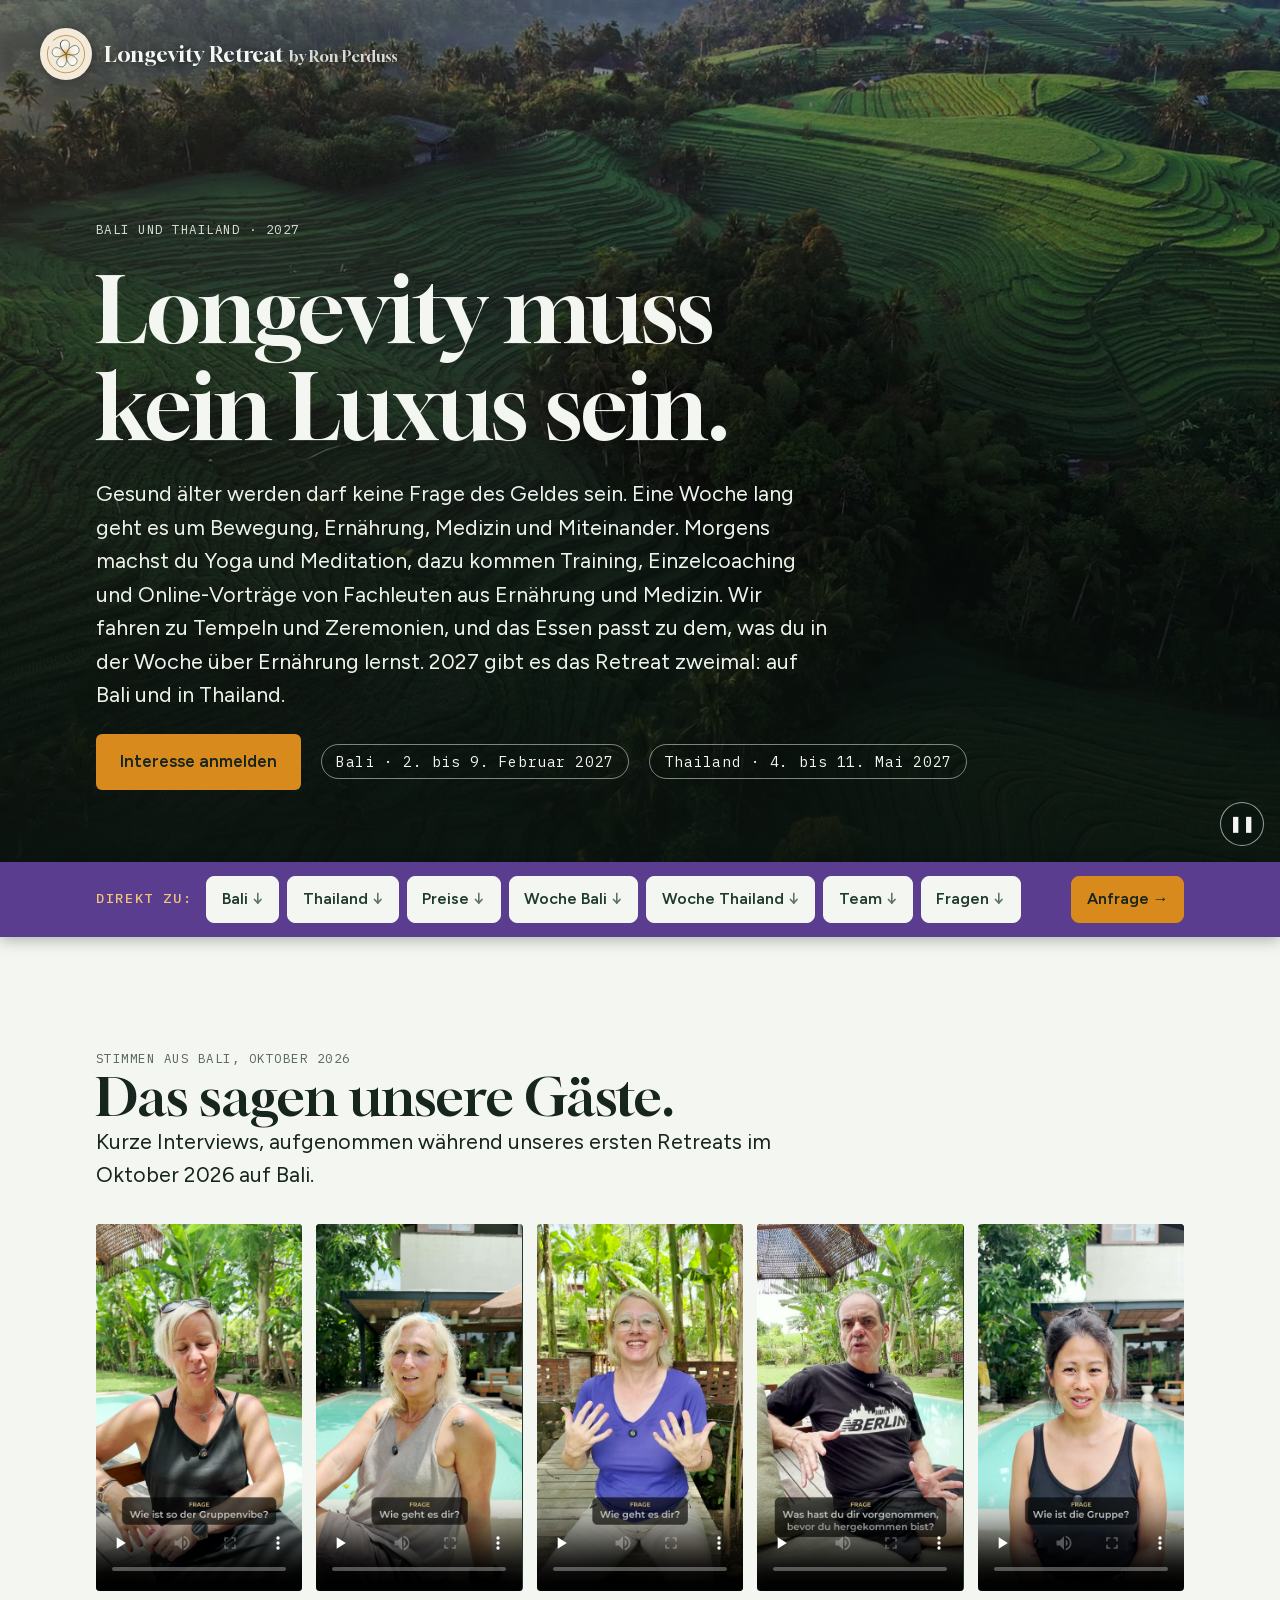
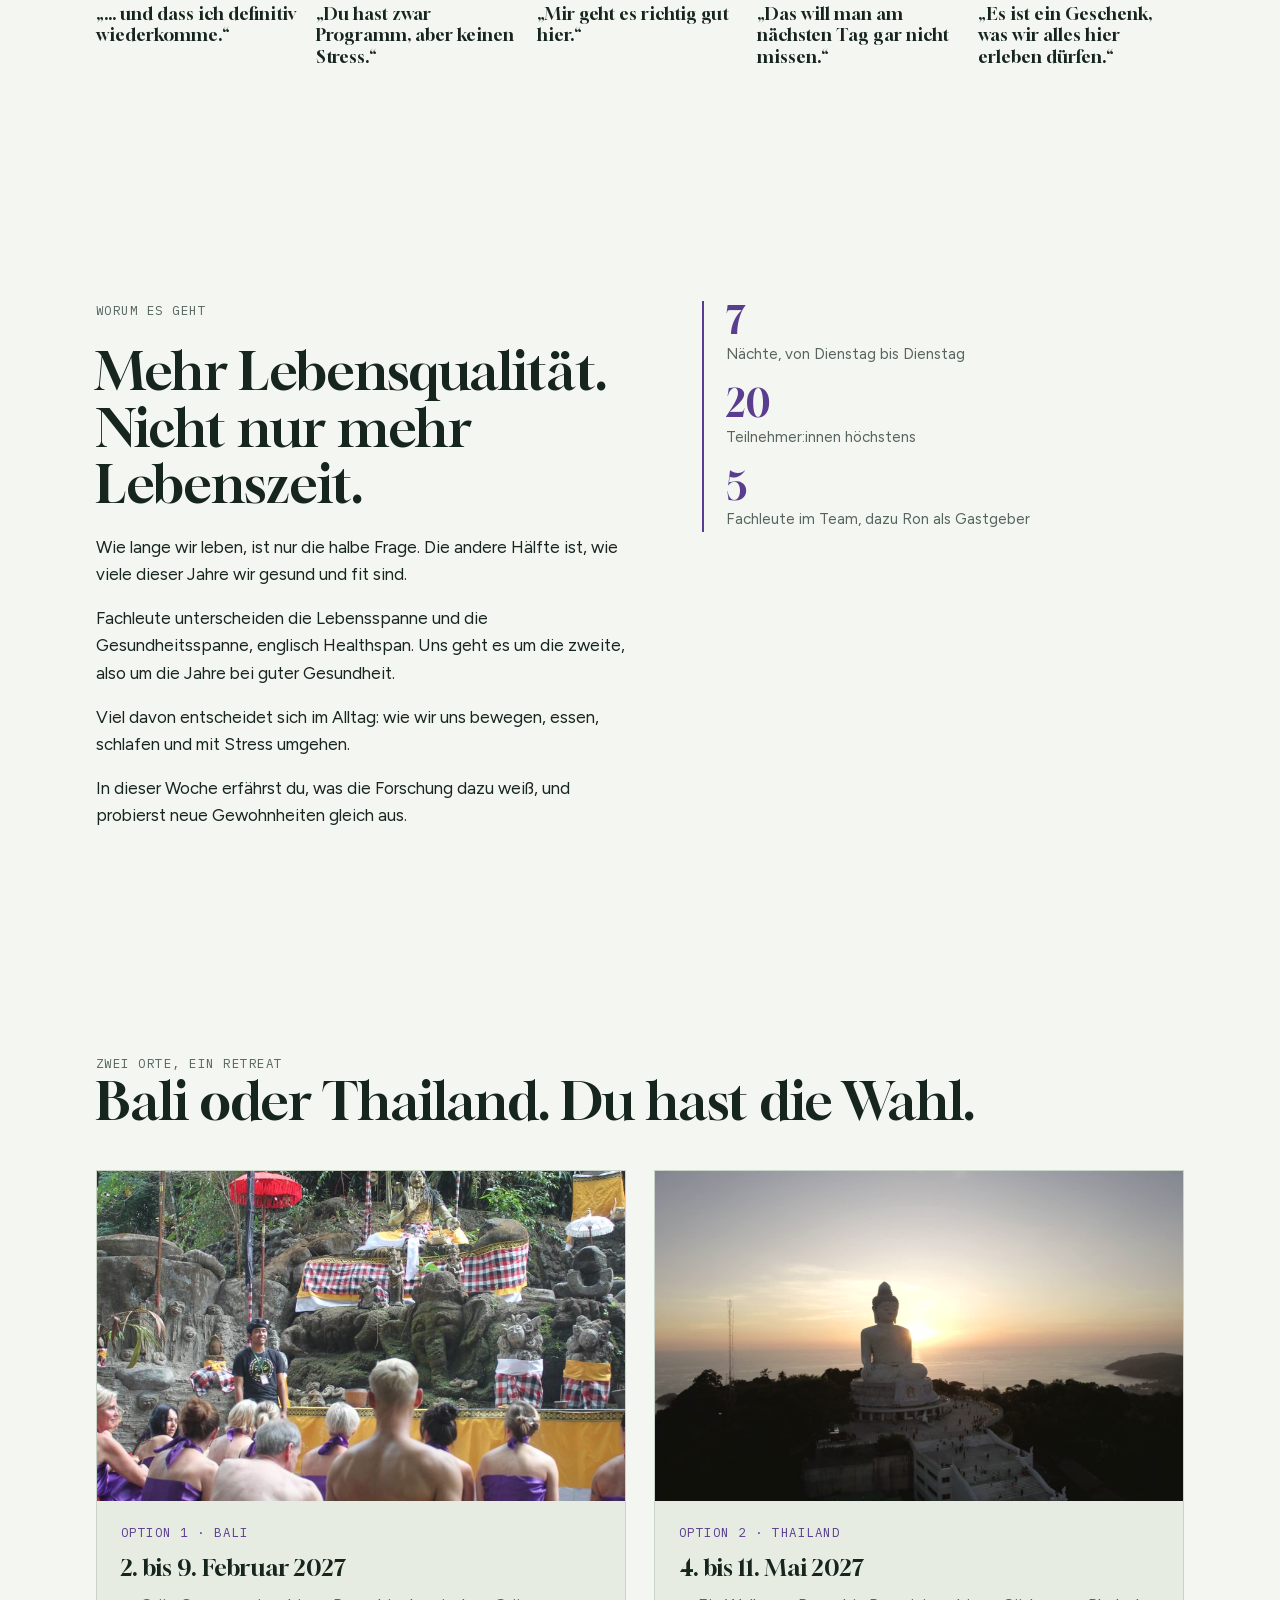
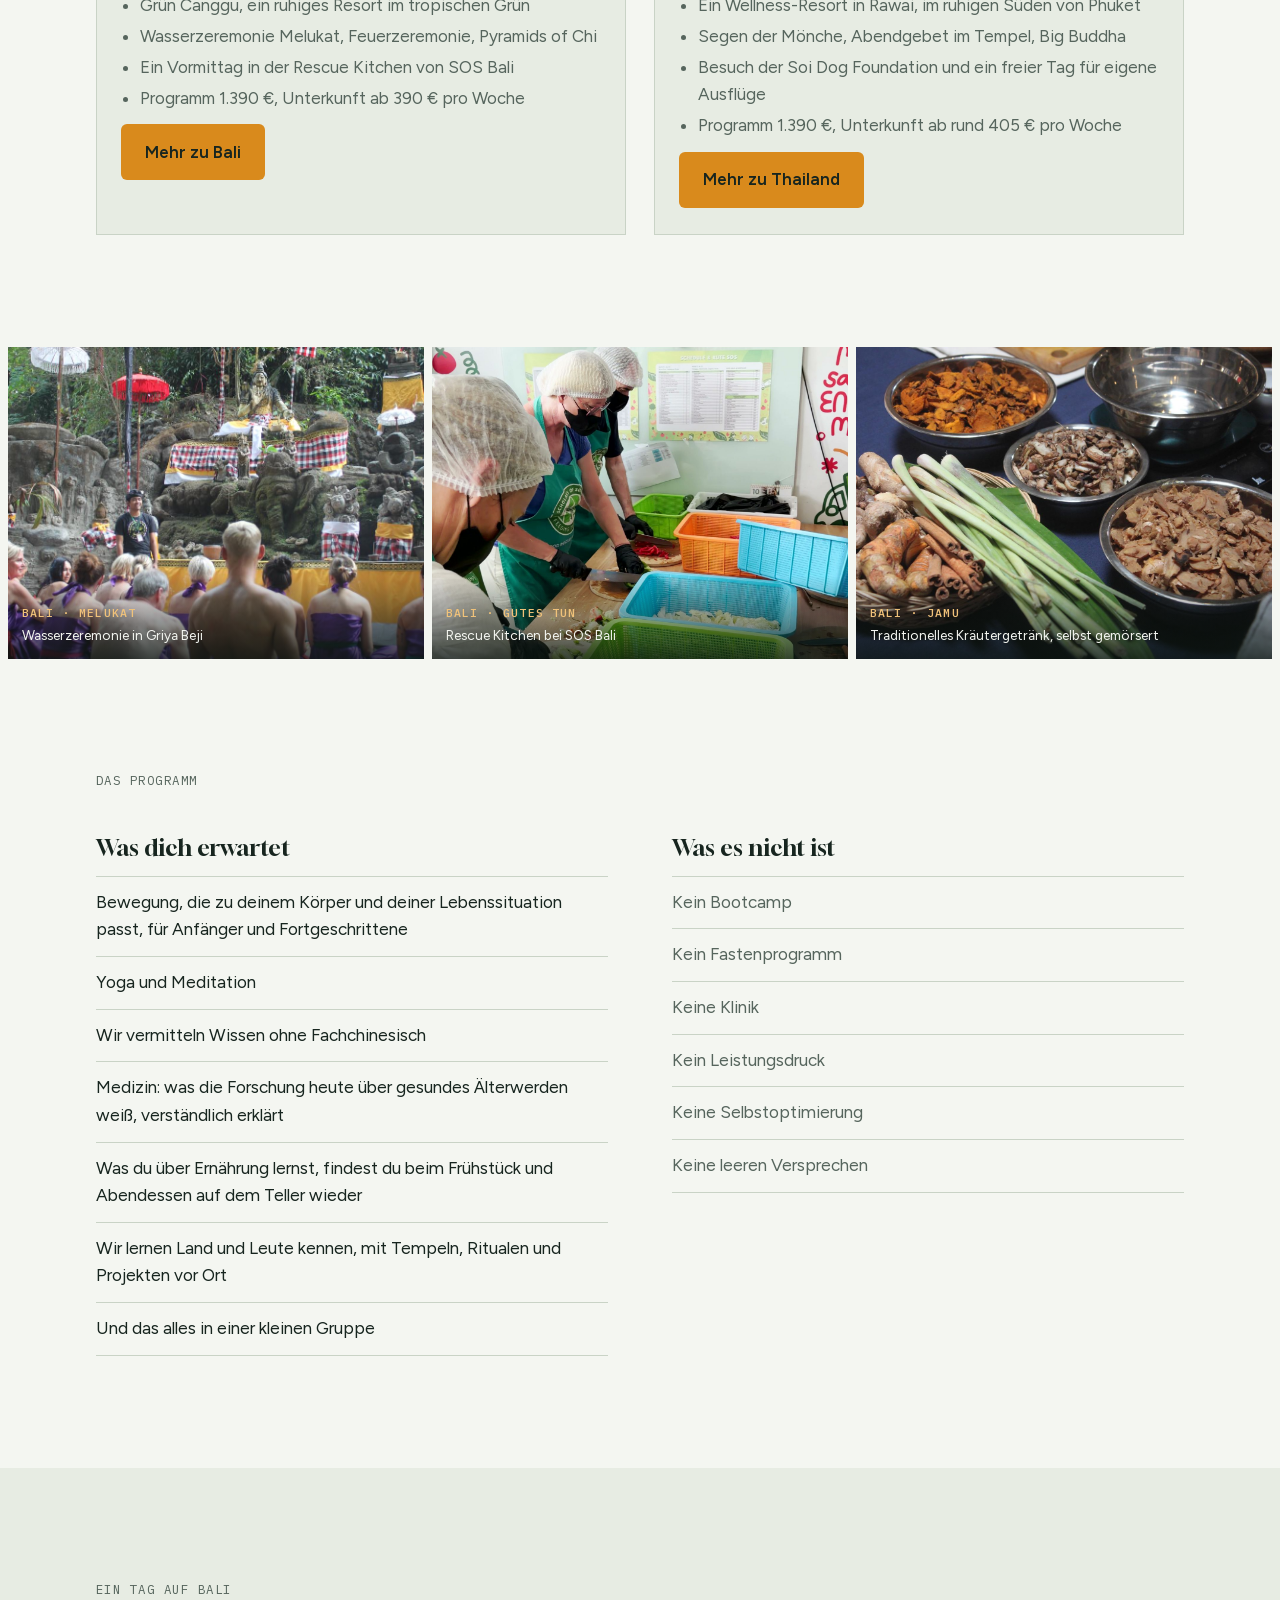
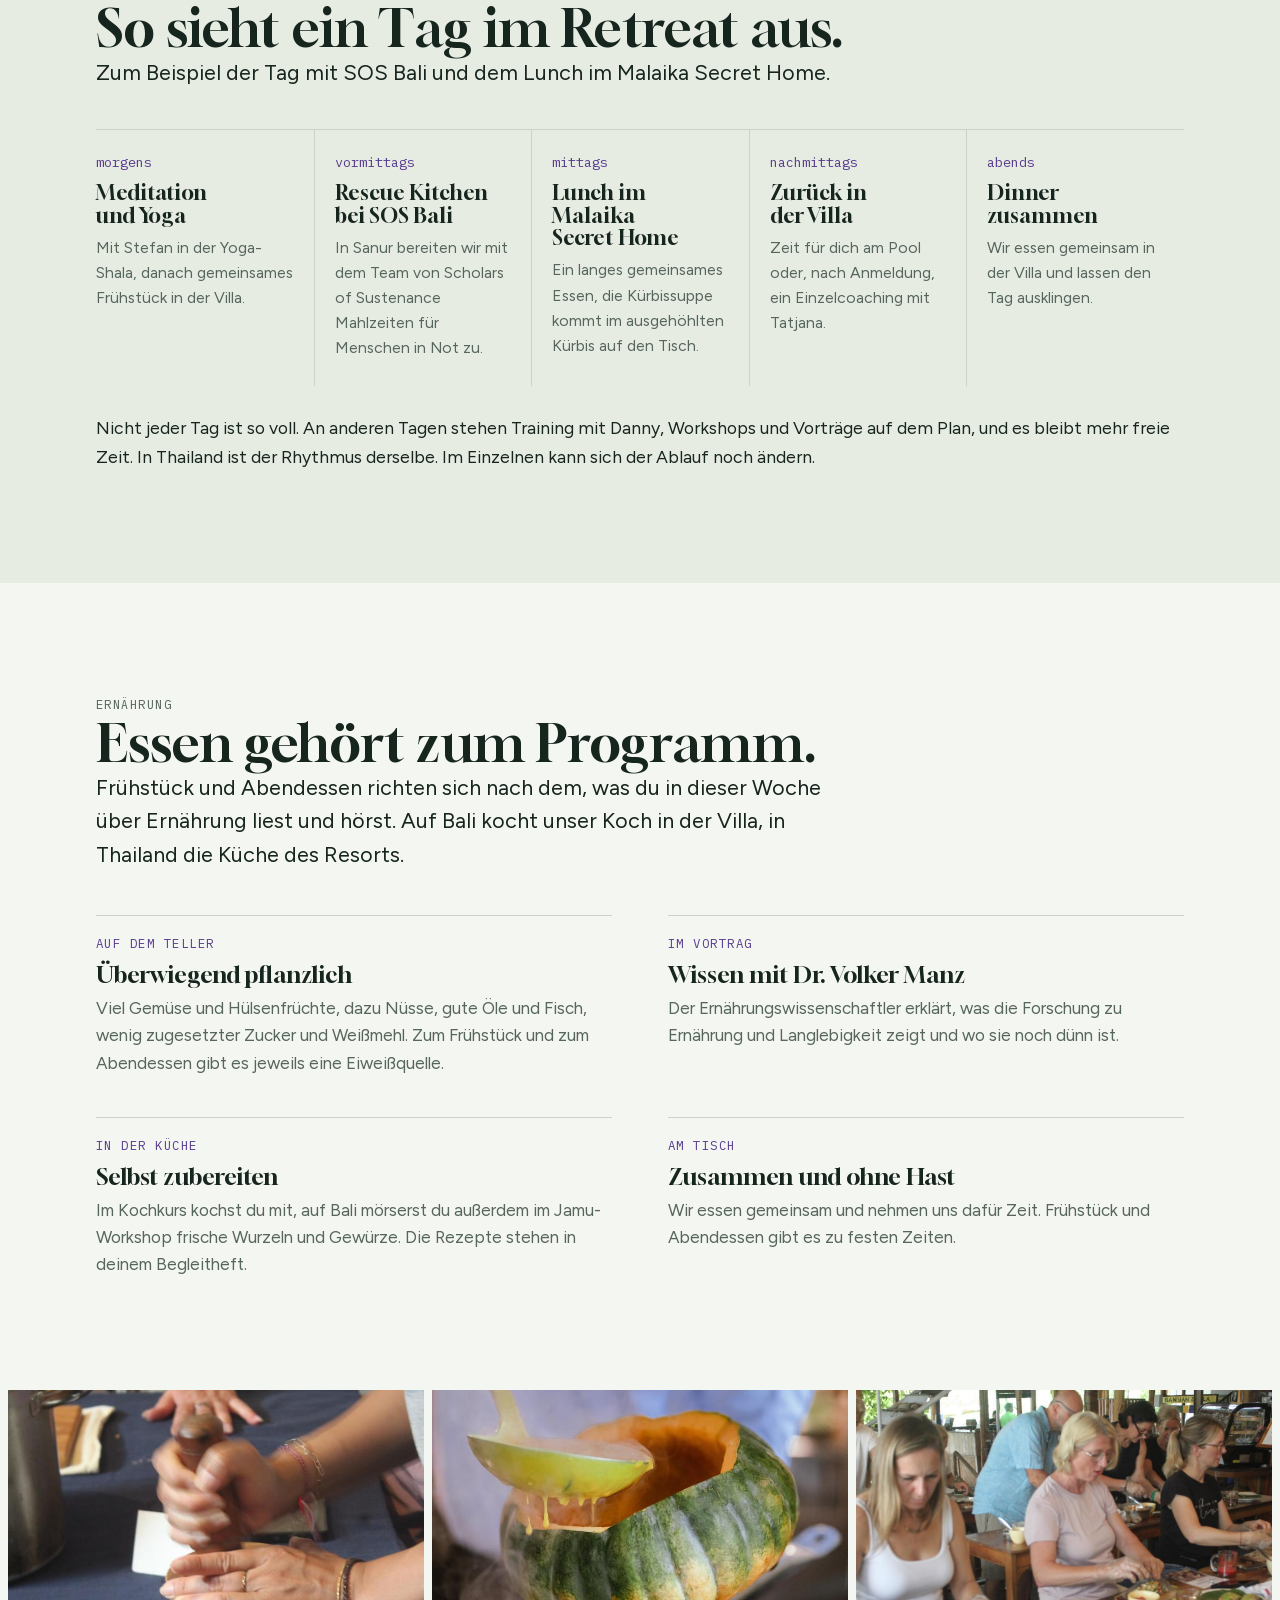
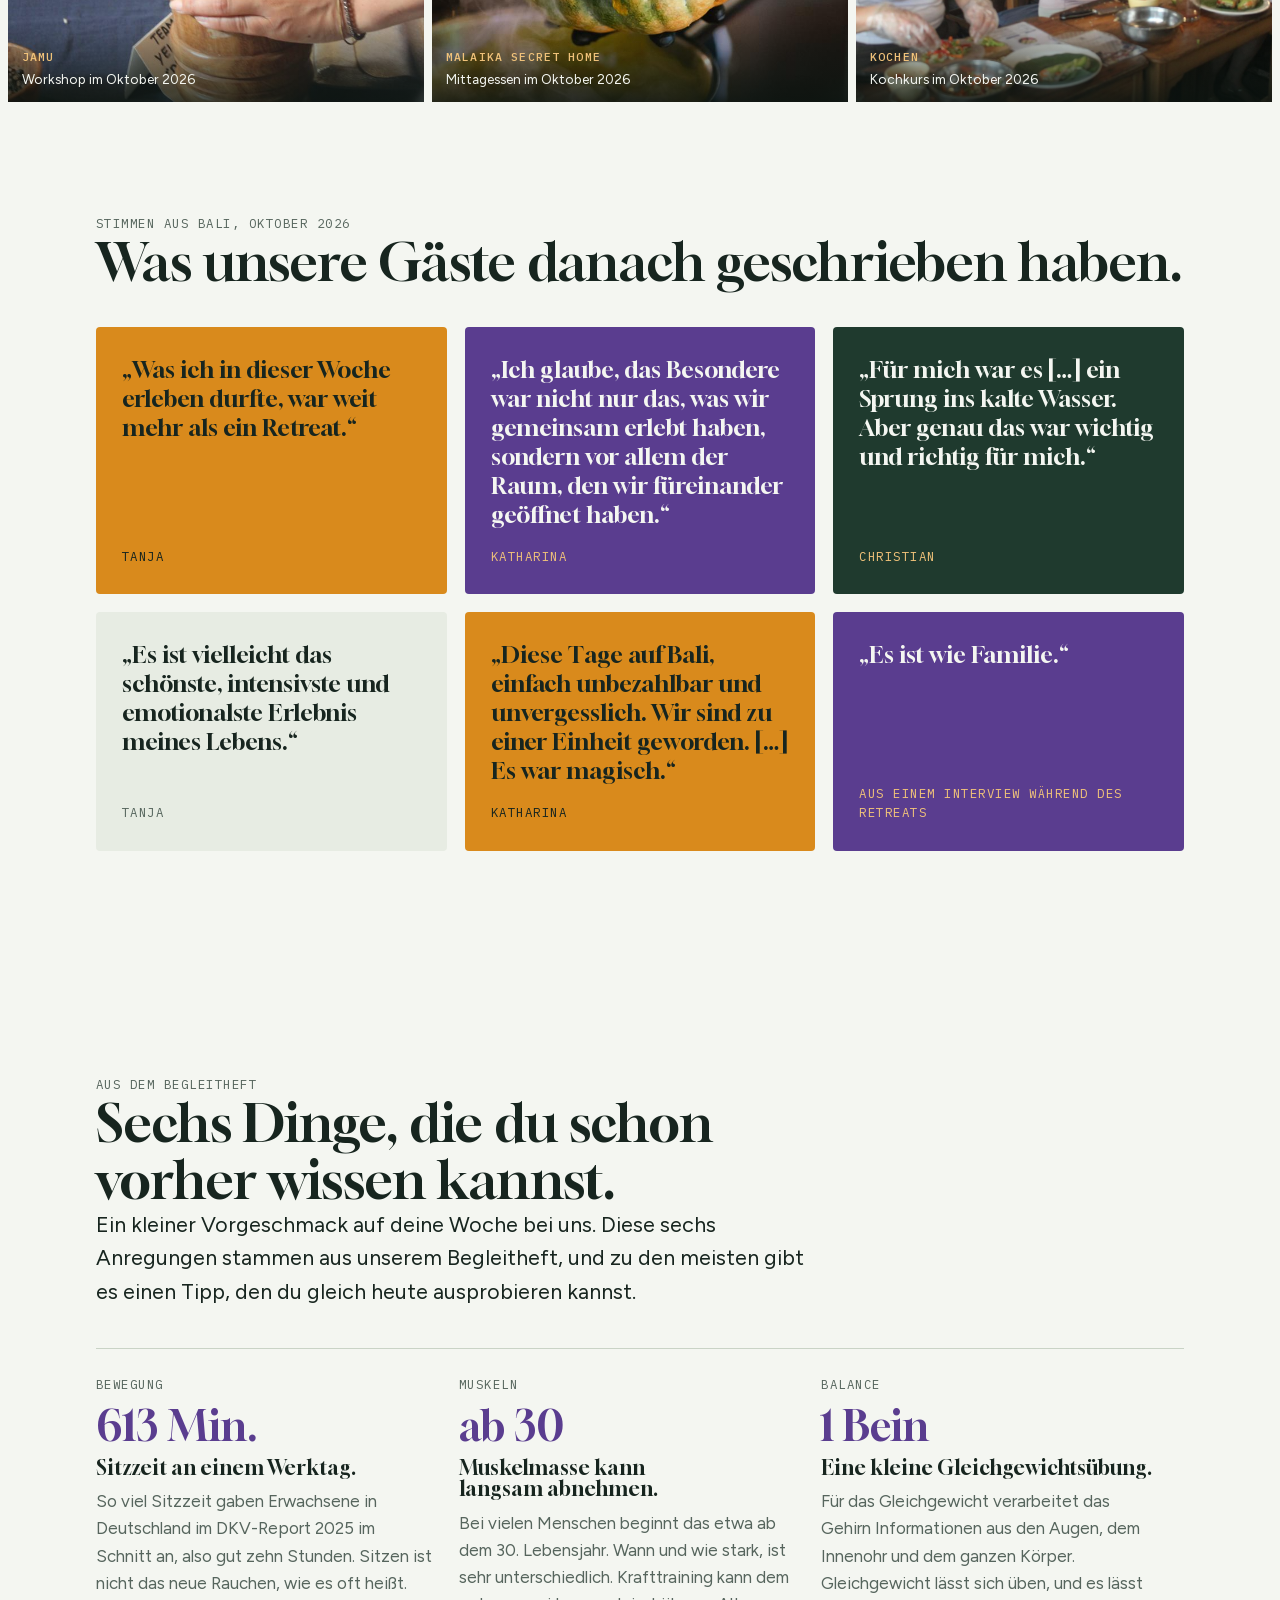
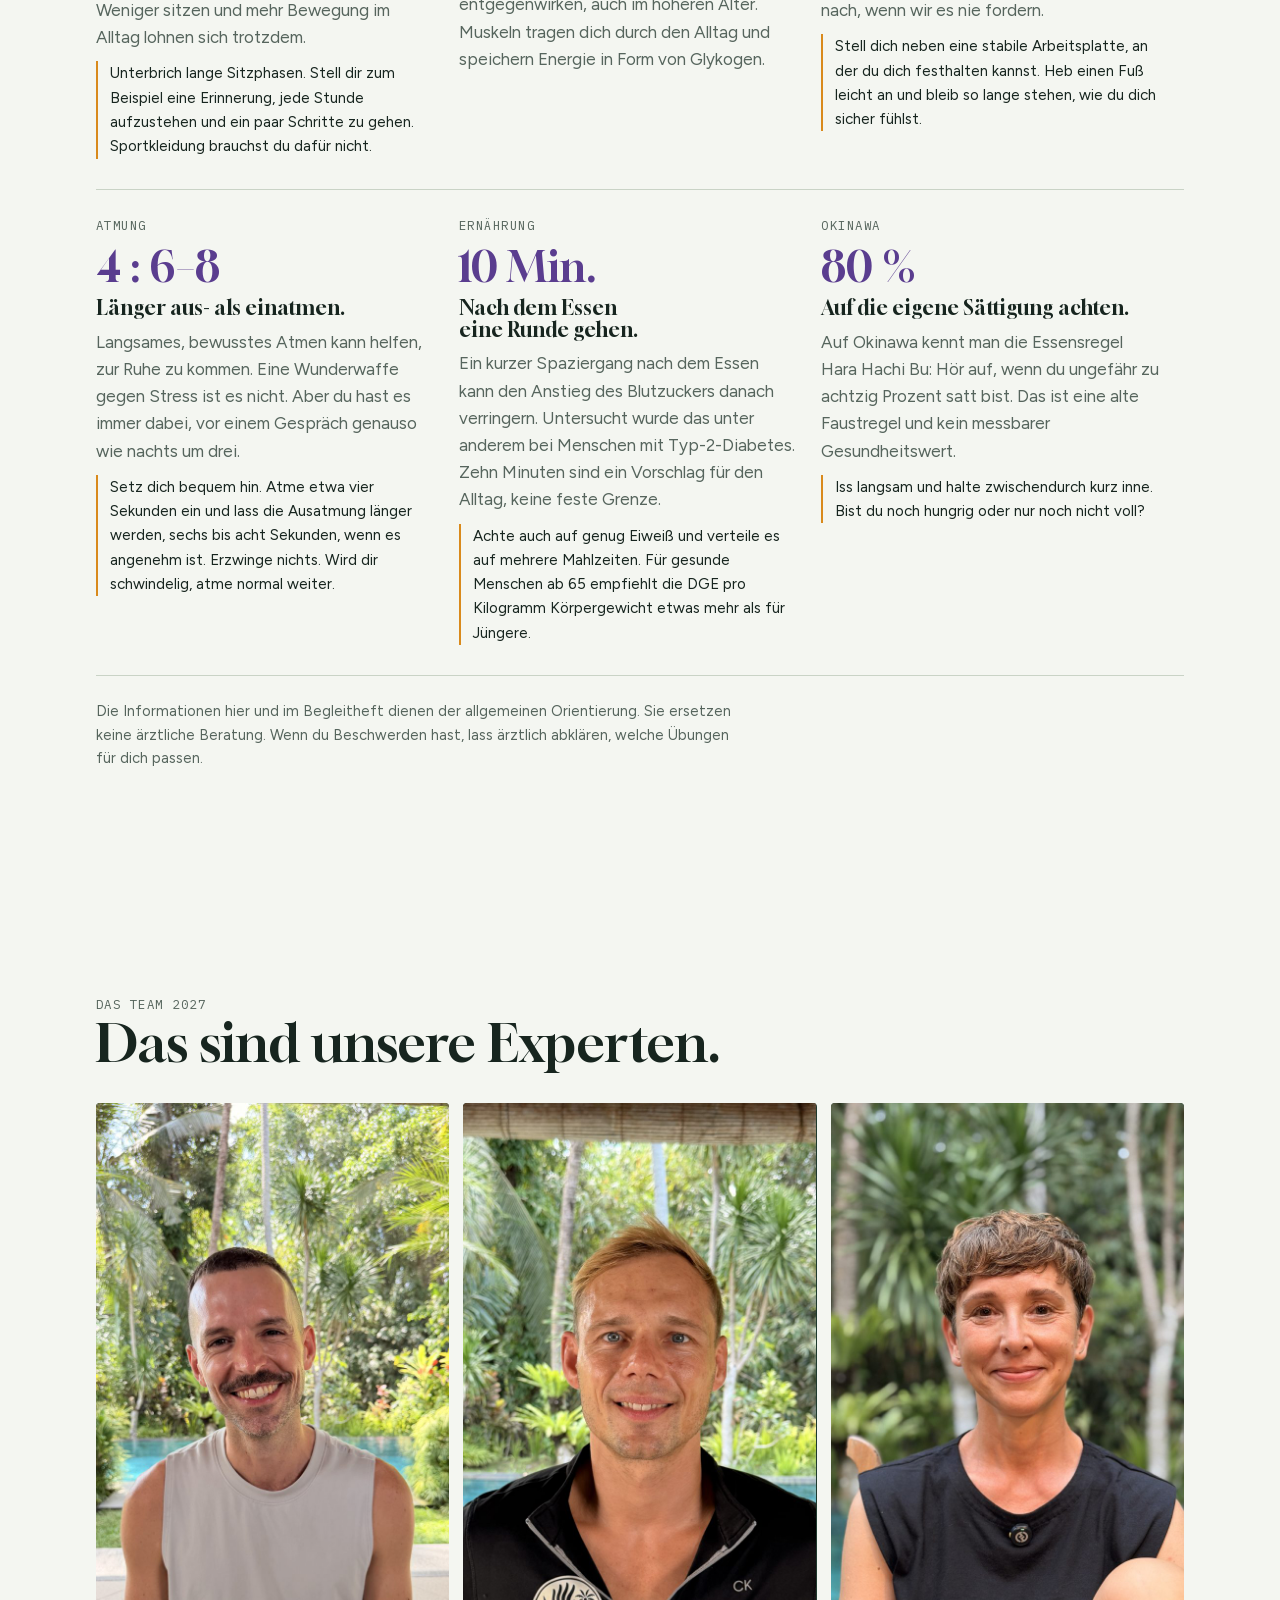
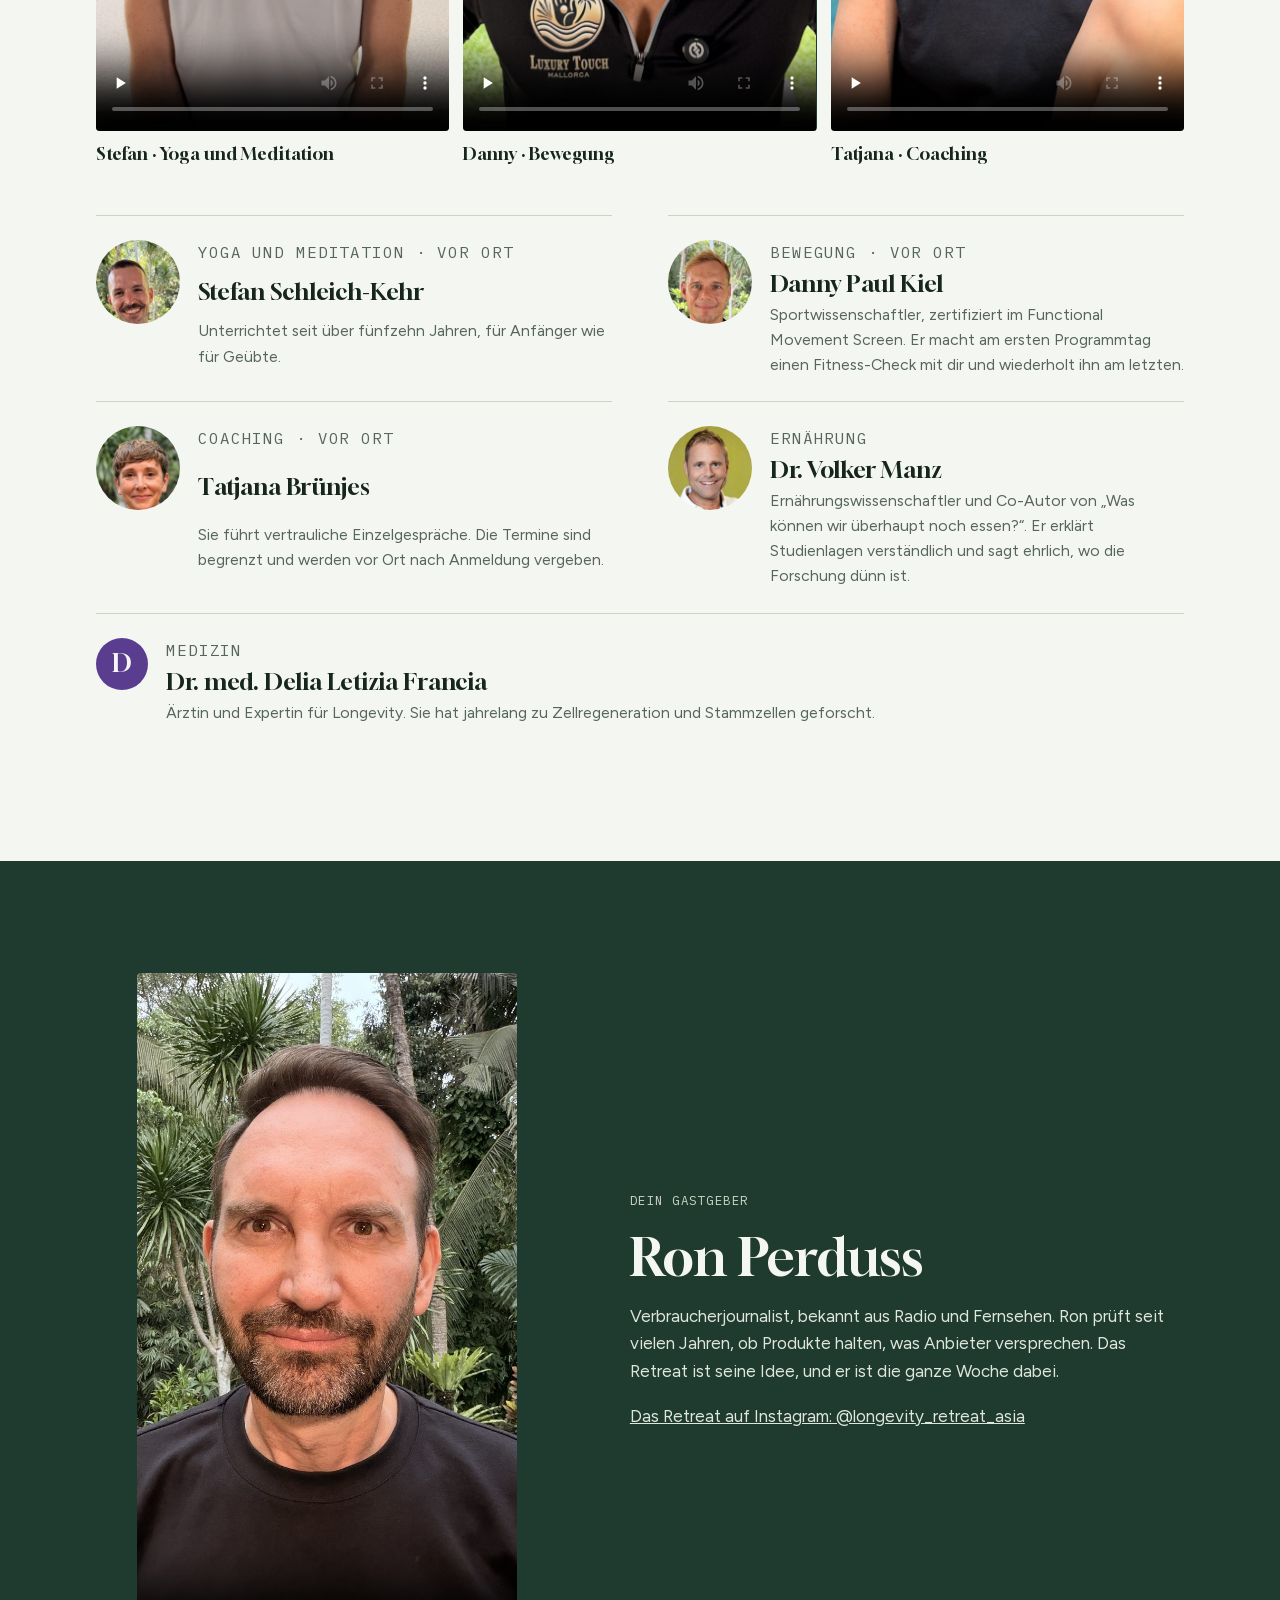
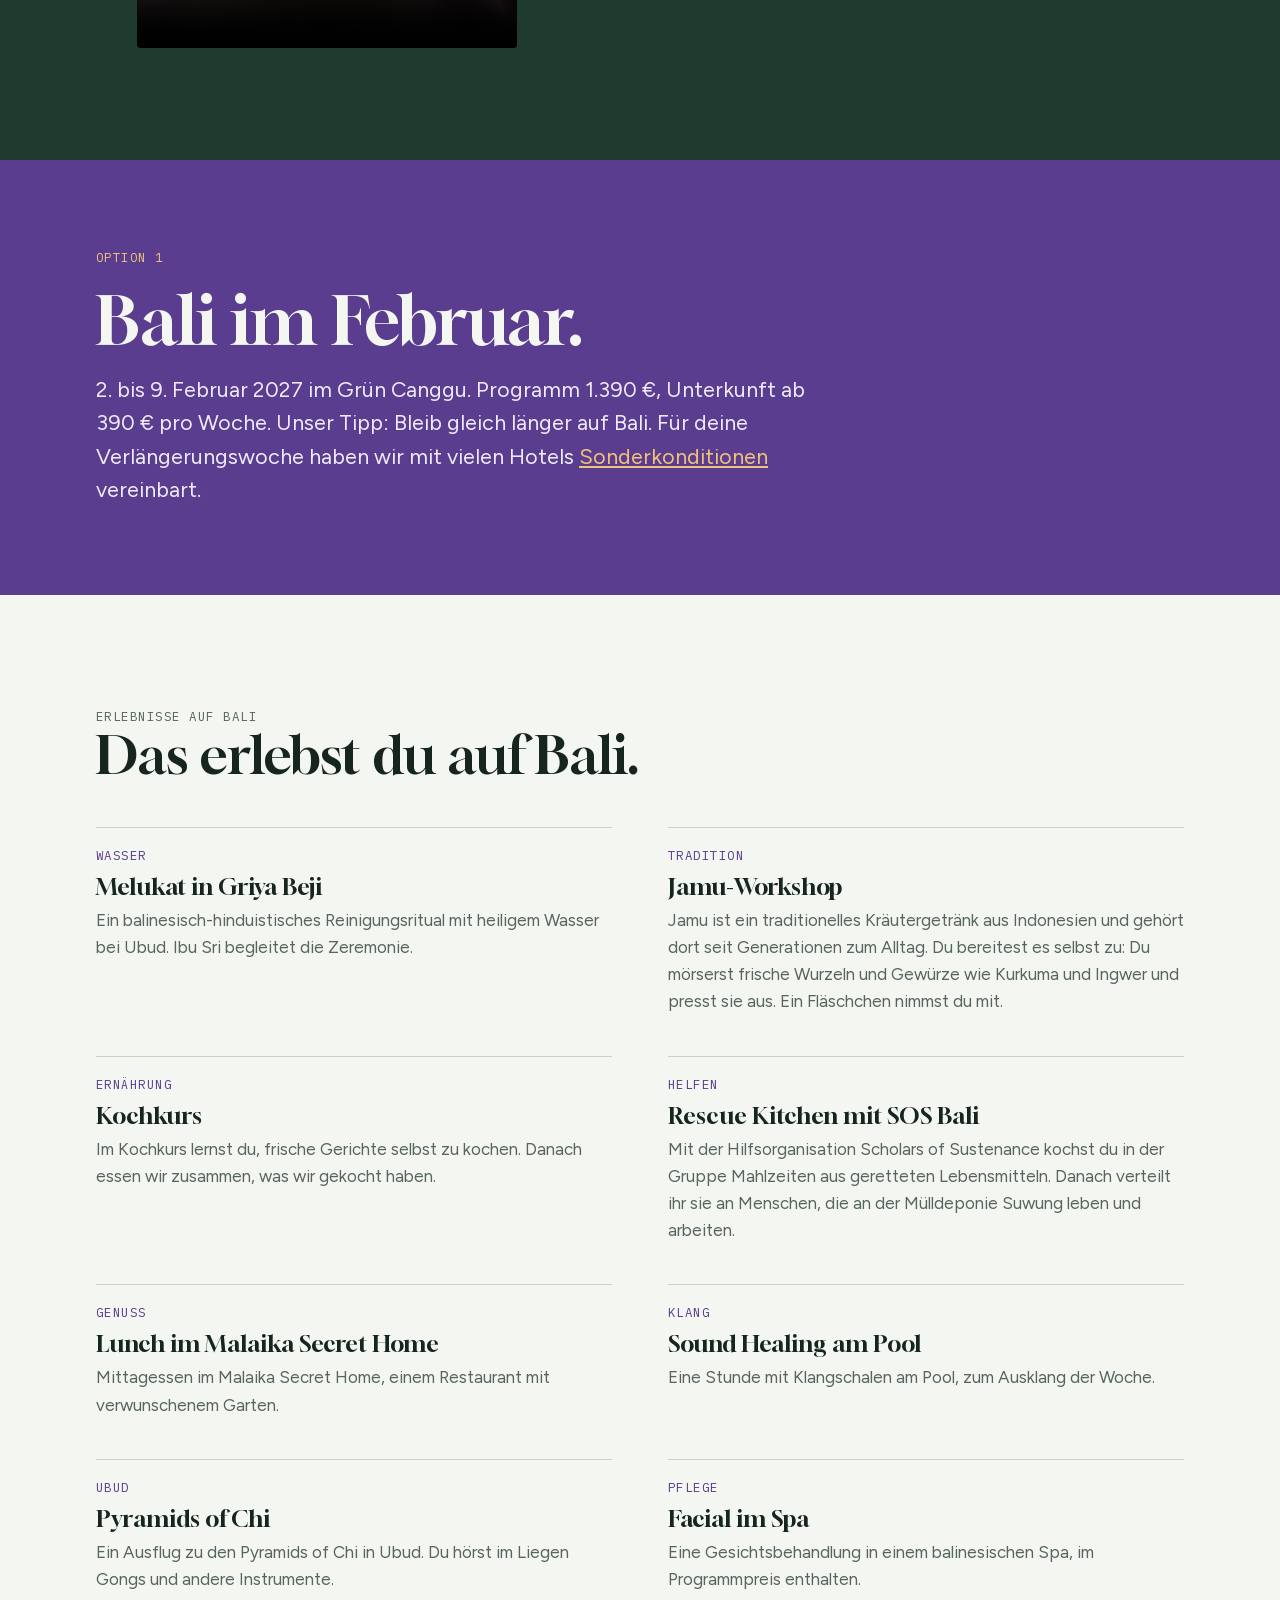
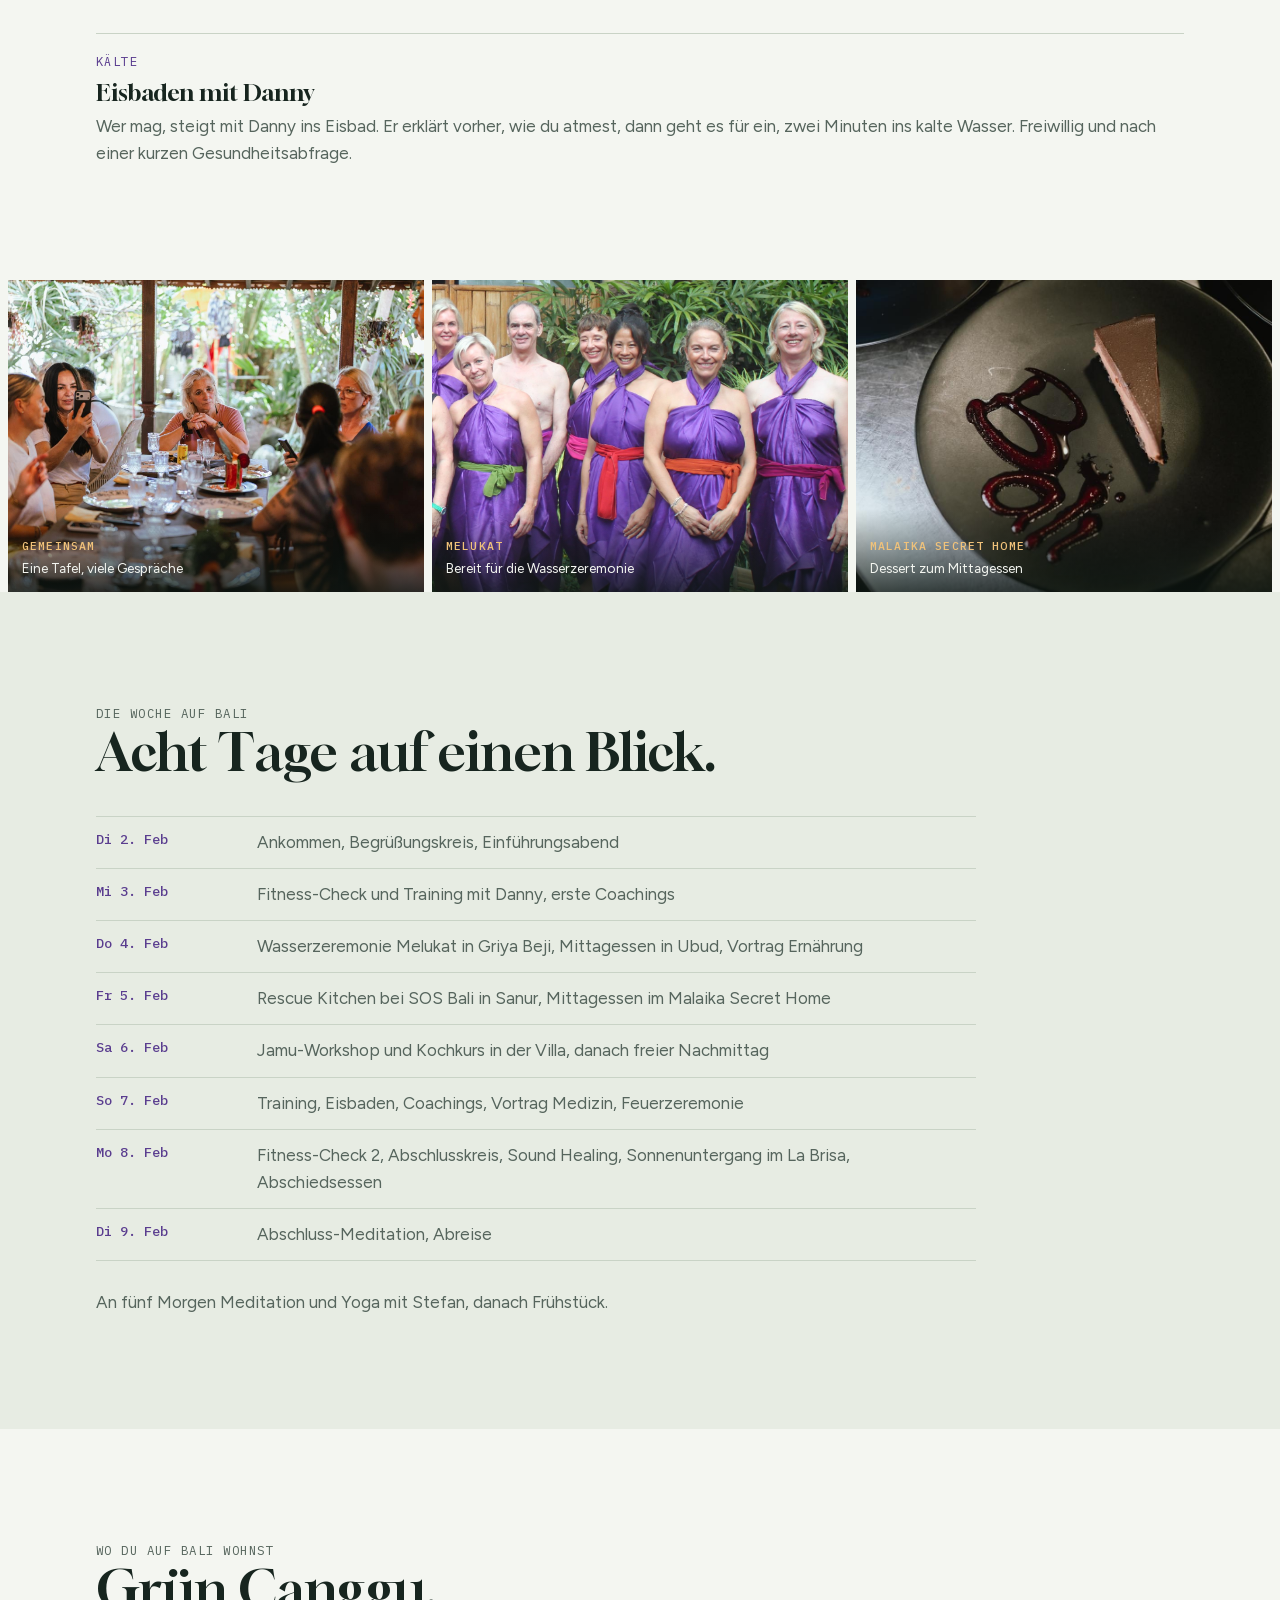
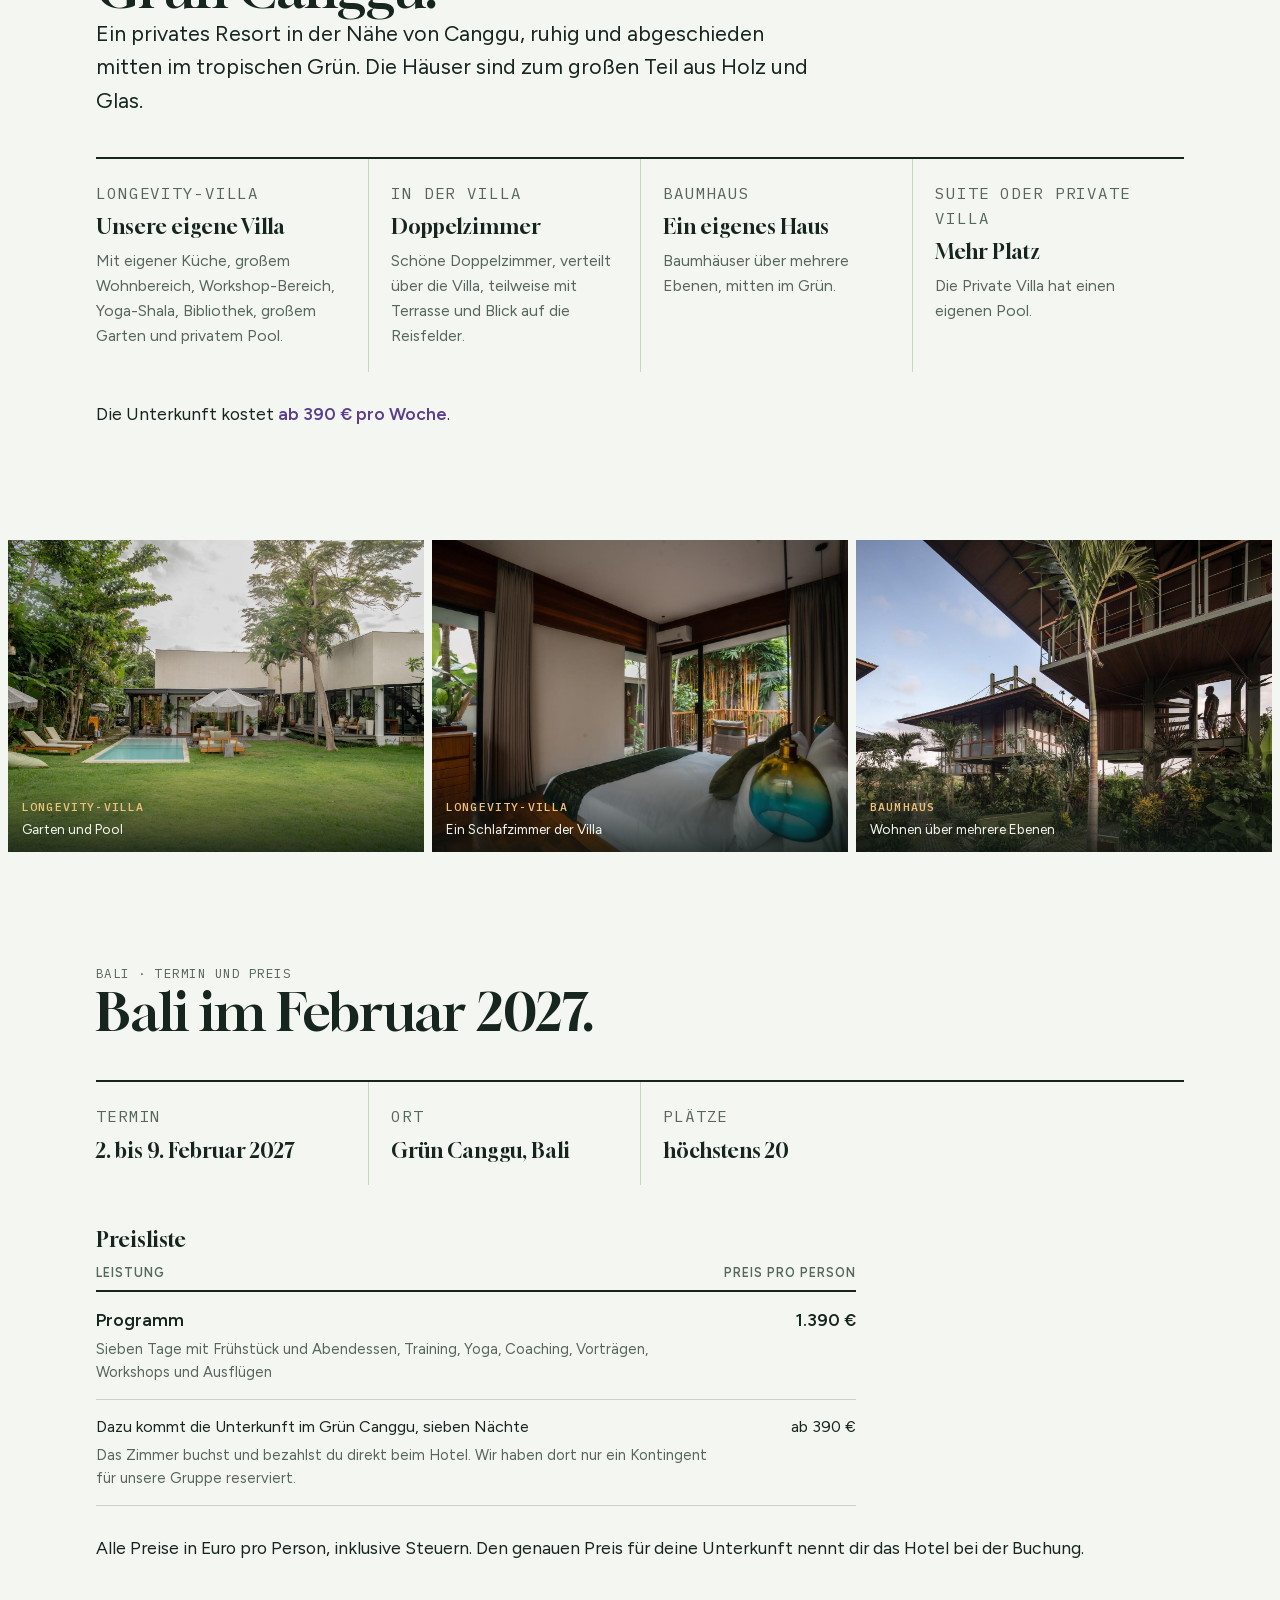
==== commit 2e9abdec: "Teilnahmebedingungen 2027 als eigene Seite (agb.html), verlinkt im Fuß und beim Anfrageformular Text" ====
--- a/index.html
+++ b/index.html
@@ -598,10 +598,10 @@
         <thead><tr><th scope="col">Leistung</th><th scope="col">Preis pro Person</th></tr></thead>
         <tbody>
           <tr class="main"><td><b>Programm</b><span>Sieben Tage mit Frühstück und Abendessen, Training, Yoga, Coaching, Vorträgen, Workshops und Ausflügen</span></td><td>1.390 €</td></tr>
-          <tr><td>Dazu kommt die Unterkunft im Grün Canggu, sieben Nächte</td><td>ab 390 €</td></tr>
+          <tr><td>Dazu kommt die Unterkunft im Grün Canggu, sieben Nächte<span>Das Zimmer buchst und bezahlst du direkt beim Hotel. Wir haben dort nur ein Kontingent für unsere Gruppe reserviert.</span></td><td>ab 390 €</td></tr>
         </tbody>
       </table>
-      <p class="price-note">Alle Preise in Euro pro Person, inklusive Steuern. Den genauen Preis für deine Unterkunft nennen wir dir mit deiner Zimmerwahl.</p>
+      <p class="price-note">Alle Preise in Euro pro Person, inklusive Steuern. Den genauen Preis für deine Unterkunft nennt dir das Hotel bei der Buchung.</p>
       <div class="included">
         <div>
           <h3>Im Programmpreis enthalten</h3>
@@ -625,7 +625,7 @@
         <div>
           <h3>Nicht enthalten</h3>
           <ul>
-            <li>Unterkunft (siehe oben)</li>
+            <li>Unterkunft, direkt beim Hotel zu buchen (siehe oben)</li>
             <li>Flug nach Denpasar und Flughafentransfer</li>
             <li>Visum und Reiseversicherung</li>
             <li>Mittagessen an Tagen ohne Ausflug und das Abendessen am freien Samstag</li>
@@ -652,7 +652,7 @@
       <div class="offers">
         <div class="offer"><div class="offer-pics"><img src="img/hotel-akana-pool.jpg" alt="Pool im Innenhof des Akana Boutique Hotel mit Liegen und Pflanzen" loading="lazy"><img src="img/hotel-akana-poolaccess.jpg" alt="Zimmer Deluxe Pool Access mit Doppelbett und Glastür zur Terrasse" loading="lazy"><img src="img/hotel-akana-poolview.jpg" alt="Zimmer Deluxe Pool View mit Doppelbett" loading="lazy"></div><p class="label">Sanur</p><h3>Akana Boutique Hotel</h3><p>Kleines Boutiquehotel mit 36 Zimmern, etwa 1,7 km vom Zentrum von Sanur.</p><div class="rates"><div><span>Deluxe Pool View, Balkon zum Pool</span><b>rund 337 €<br><small>7,0 Mio. IDR</small></b></div><div><span>Deluxe Pool Access, Terrasse mit Zugang zum Pool</span><b>rund 438 €<br><small>9,1 Mio. IDR</small></b></div></div><ul><li>Frühstück, Steuern und Service inklusive</li><li>Eine Nacht Anzahlung pro Zimmer, nicht erstattbar, den Rest zahlst du beim Check-in</li><li>Gleicher Preis auch in der Woche vor dem Retreat, vom 26. Januar bis 2. Februar 2027</li><li>Nur wenige Zimmer zu diesem Preis, früh buchen lohnt sich</li></ul><p class="book"><b>So buchst du:</b> per Mail an <a href="mailto:reservation@akanasanur.com">reservation@akanasanur.com</a>, Stichwort „Longevity Retreat Bali“.</p><p class="credit">Fotos: Akana Boutique Hotel</p></div>
         <div class="offer"><p class="label">Sanur</p><h3>Taman Agung Hotel</h3><p>Etwa 600 m vom Zentrum von Sanur. Die Deluxe-Zimmer liegen in verschiedenen Gebäuden, manche klassisch, manche modern eingerichtet.</p><div class="rates"><div><span>Deluxe, Doppel- oder zwei Einzelbetten</span><b>rund 236 €<br><small>4,9 Mio. IDR</small></b></div></div><ul><li>Frühstück inklusive</li><li>Flughafentransfer gegen Aufpreis</li><li>Anzahlung per Überweisung. Bei Storno gibt es sie nicht zurück, du kannst sie aber für eine spätere Buchung nutzen</li></ul><p class="book"><b>So buchst du:</b> per Mail an <a href="mailto:info@tamanagunghotel.com">info@tamanagunghotel.com</a> oder per WhatsApp an +62 812 3928 1546, Stichwort „Longevity Retreat Bali“.</p></div>
-        <div class="offer"><p class="label">Canggu</p><h3>Casa Amarta</h3><p>Etwa 1,4 km vom Zentrum von Canggu.</p><div class="rates"><div><span>Studio für zwei</span><b>rund 185 €<br><small>3,85 Mio. IDR</small></b></div><div><span>Deluxe für bis zu drei</span><b>rund 252 €<br><small>5,25 Mio. IDR</small></b></div></div><ul><li>Frühstück, Steuern, Service und WLAN inklusive</li><li>Begrüßungsgetränk und ein Atlas Day Pass gratis</li><li>30 % Rabatt auf Massagen im hauseigenen Wellnessbereich</li><li>Später Check-out und Upgrade, wenn frei</li><li>50 % Anzahlung, nicht erstattbar, den Rest zahlst du bei Ankunft</li></ul><p class="book"><b>So buchst du:</b> per Mail an <a href="mailto:hello@casaamarta.com">hello@casaamarta.com</a> oder per WhatsApp an +62 813 8228 8669, mit dem Code <b>DIRECT2027</b>.</p></div>
+        <div class="offer"><p class="label">Canggu</p><h3>Casa Amarta</h3><p>Etwa 1,4 km vom Zentrum von Canggu.</p><div class="rates"><div><span>Studio für zwei</span><b>rund 185 €<br><small>3,85 Mio. IDR</small></b></div><div><span>Deluxe für bis zu drei</span><b>rund 252 €<br><small>5,25 Mio. IDR</small></b></div></div><ul><li>Frühstück, Steuern, Service und WLAN inklusive</li><li>Begrüßungsgetränk und ein Atlas Day Pass gratis</li><li>30 % Rabatt auf Massagen im hauseigenen Wellnessbereich</li><li>Später Check-out und Upgrade, wenn frei</li><li>50 % Anzahlung, nicht erstattbar, den Rest zahlst du bei Ankunft</li><li>Gleicher Preis auch in der Woche vor dem Retreat, vom 26. Januar bis 2. Februar 2027</li></ul><p class="book"><b>So buchst du:</b> per Mail an <a href="mailto:hello@casaamarta.com">hello@casaamarta.com</a> oder per WhatsApp an +62 813 8228 8669, mit dem Code <b>DIRECT2027</b>.</p></div>
         <div class="offer"><p class="label">Canggu</p><h3>ValStar Hotel Canggu</h3><p>Etwa 2,4 km vom Zentrum von Canggu.</p><div class="rates"><div><span>Standardzimmer mit Kingsize-Bett, zwei Einzelbetten auf Wunsch</span><b>allein rund 185 €<br>zu zweit rund 202 €<br><small>3,85 / 4,2 Mio. IDR</small></b></div></div><ul><li>Frühstück, Steuern und Service inklusive</li><li>Begrüßungsgetränk und eine kurze Begrüßungsmassage</li><li>Später Check-out und Upgrade gegen Aufpreis, wenn frei</li><li>50 % Anzahlung, spätestens 60 Tage vor Anreise, den Rest zahlst du 6 Tage vor Anreise. Nicht erstattbar, Änderungen bis 7 Tage vorher</li></ul><p class="book"><b>So buchst du:</b> per Mail an <a href="mailto:reservation@valstarhotel.com">reservation@valstarhotel.com</a> oder per WhatsApp an +62 821 3190 1188, Stichwort „Longevity Retreat Bali“.</p></div>
         <div class="offer"><p class="label">Pererenan bei Canggu</p><h3>Lokale Resorts &amp; Villas</h3><p>In Pererenan, dem Nachbarort von Canggu. Zimmer und Cottages, dazu Villen mit eigenem Pool.</p><div class="rates"><div><span>Mesare Room</span><b>allein rund 274 €<br>zu zweit rund 308 €<br><small>5,705 / 6,405 Mio. IDR</small></b></div><div><span>Mesare Courtyard, eigener Balkon mit Gartenbereich</span><b>allein rund 296 €<br>zu zweit rund 330 €<br><small>6,16 / 6,86 Mio. IDR</small></b></div><div><span>Air Cottage mit Zugang zum Gemeinschaftspool</span><b>allein rund 384 €<br>zu zweit rund 418 €<br><small>7,994 / 8,694 Mio. IDR</small></b></div><div><span>Villa mit eigenem Pool und Küche</span><b>allein rund 579 €<br>zu zweit rund 613 €<br><small>12,04 / 12,74 Mio. IDR</small></b></div></div><ul><li>Frühstück, Steuern und Service inklusive</li><li>Pool und Fitnessraum ohne Aufpreis</li><li>Alle Zimmer mit Doppelbett, getrennte Decken auf Wunsch</li><li>50 % Anzahlung. Wer weniger als 7 Tage vor Anreise absagt oder nicht kommt, zahlt den vollen Preis</li></ul><p class="book"><b>So buchst du:</b> per Mail an <a href="mailto:info@lokalepererenan.com">info@lokalepererenan.com</a> oder telefonisch unter +62 822 2187 8150, Stichwort „Ron Perduss Group“.</p></div>
         <div class="offer"><p class="label">Ubud</p><h3>Kahayana Suites</h3><p>Etwa 5 km außerhalb des Zentrums von Ubud.</p><div class="rates"><div><span>Deluxe ohne Aussicht</span><b>rund 261 €<br><small>5,425 Mio. IDR</small></b></div><div><span>Deluxe mit Blick auf den Pool</span><b>rund 294 €<br><small>6,125 Mio. IDR</small></b></div><div><span>Junior Suite</span><b>rund 421 €<br><small>8,75 Mio. IDR</small></b></div><div><span>Suite mit Blick auf den Pool</span><b>rund 471 €<br><small>9,8 Mio. IDR</small></b></div></div><ul><li>Gleicher Preis für eine oder zwei Personen, Frühstück für zwei, Steuern und Service inklusive</li><li>Kostenlose Fahrt ins Zentrum von Ubud, donnerstags bis sonntags nach Fahrplan</li><li>Canang-Kurs, das sind die kleinen balinesischen Opfergaben, jeden Donnerstag</li><li>Kostenlos stornierbar, wenn du mehr als 45 Tage vor Anreise absagst</li></ul><p class="book"><b>So buchst du:</b> frag uns kurz.</p></div>
@@ -672,7 +672,7 @@
     <div class="wrap">
       <p class="label">Option 2</p>
       <h2>Thailand im Mai.</h2>
-      <p class="lead">4. bis 11. Mai 2027 in einem Wellness-Resort in Rawai, im ruhigen Süden von Phuket. Programm 1.390 €, Unterkunft ab rund 405 € pro Woche. Das Team und der Tagesablauf sind dieselben wie auf Bali. In Thailand stehen andere Rituale und Ausflüge auf dem Programm.</p>
+      <p class="lead">4. bis 11. Mai 2027 in einem Wellness-Resort in Rawai, im ruhigen Süden von Phuket. Programm 1.390 €, Unterkunft ab rund 405 € pro Woche. Das Team und der Tagesablauf sind dieselben wie auf Bali. In Thailand stehen andere Rituale und Ausflüge auf dem Programm. Unser Tipp: Bleib gleich länger in Thailand. Für deine Verlängerungswoche haben wir Hotels auf Phuket, in Khao Lak, auf Ko Yao und auf Koh Samui angefragt. Das erste Angebot findest du <a href="#hotelangebote-thailand">bei den Hotelangeboten für Thailand</a>.</p>
       <figure class="film">
         <video controls playsinline preload="none" poster="video/thailand-film-poster.jpg" aria-label="Film mit Bildern aus Thailand, 60 Sekunden, mit Musik" aria-describedby="film-thailand-text">
           <source src="video/thailand-film-720.mp4" type="video/mp4" media="(max-width: 900px)">
@@ -750,9 +750,10 @@
         <thead><tr><th scope="col">Leistung</th><th scope="col">Preis pro Person</th></tr></thead>
         <tbody>
           <tr class="main"><td><b>Programm</b><span>Sieben Tage mit Abendessen, Training, Yoga, Coaching, Vorträgen, Workshops und Ausflügen</span></td><td>1.390 €</td></tr>
-          <tr><td>Dazu kommt die Unterkunft im Resort, sieben Nächte mit Frühstück</td><td>ab rund 405 €</td></tr>
+          <tr><td>Dazu kommt die Unterkunft im Resort, sieben Nächte mit Frühstück<span>Das Zimmer buchst und bezahlst du direkt beim Resort.</span></td><td>ab rund 405 €</td></tr>
         </tbody>
       </table>
+      <p class="price-note">Alle Preise in Euro pro Person, inklusive Steuern. Den genauen Preis für deine Unterkunft nennt dir das Resort bei der Buchung.</p>
       <div class="included">
         <div>
           <h3>Im Preis enthalten</h3>
@@ -774,7 +775,7 @@
         <div>
           <h3>Nicht enthalten</h3>
           <ul>
-            <li>Unterkunft mit Frühstück (siehe oben)</li>
+            <li>Unterkunft mit Frühstück, direkt beim Resort zu buchen (siehe oben)</li>
             <li>Flug nach Phuket und Flughafentransfer</li>
             <li>Reiseversicherung</li>
             <li>Mittagessen, außer am Ausflugstag in der Altstadt</li>
@@ -786,6 +787,18 @@
     </div>
   </section>
 
+  <section class="section" id="verlaengerung-thailand">
+    <div class="wrap">
+      <p class="label">Zwei Wochen Thailand</p>
+      <h2>Bleib eine Woche länger.</h2>
+      <p class="lead">Nach dem Retreat auf Phuket kannst du deine Reise verlängern, zum Beispiel auf den Inseln in der Bucht von Phang Nga. Für die Woche danach haben wir Hotels angefragt. Weitere Angebote ergänzen wir hier, sobald sie bestätigt sind.</p>
+      <h3 class="pl-title" id="hotelangebote-thailand">Unsere Hotelangebote für 11. bis 18. Mai 2027</h3>
+      <div class="offers">
+        <div class="offer"><div class="offer-pics"><img src="img/hotel-paradise-bucht.jpg" alt="Luftbild: Das Resort liegt an einer Bucht mit hellem Strand, dahinter Kalkfelsen und kleine Inseln" loading="lazy"><img src="img/hotel-paradise-studio.jpg" alt="Terrasse eines Studios mit kleinem Pool und Blick aufs Meer" loading="lazy"><img src="img/hotel-paradise-strand.jpg" alt="Strand des Resorts mit Palmen und Häusern im Grün" loading="lazy"></div><p class="label">Ko Yao Noi</p><h3>Paradise Koh Yao</h3><p>Resort an der Nordspitze der Insel Ko Yao Noi, mitten in der Bucht von Phang Nga, mit eigenem Strand.</p><div class="rates"><div><span>Alle Zimmerkategorien, auf die Preise „Best Available Deal“ und „Flexible rate“</span><b>10 % Rabatt</b></div></div><ul><li>Für Aufenthalte vom 11. bis 18. Mai 2027</li><li>Den aktuellen Preis siehst du auf der Webseite des Hotels</li><li>Es gelten die Bedingungen, die dort beim jeweiligen Angebot stehen</li></ul><p class="book"><b>So buchst du:</b> <a href="mailto:ron@perduss.media?subject=Rabattcode%20Paradise%20Koh%20Yao">Rabattcode per Mail anfragen</a>. Mit dem Code buchst du dann direkt auf <a href="https://www.paradise-kohyao.com" rel="noopener">paradise-kohyao.com</a>.</p><p class="credit">Fotos: Paradise Koh Yao</p></div>
+      </div>
+      <p class="price-note">Die zusätzliche Woche gehört nicht zum Retreat. Das Hotel buchst und bezahlst du selbst, direkt beim Haus.</p>
+    </div>
+  </section>
 
   <section class="section" id="fragen">
     <div class="wrap">
@@ -799,8 +812,8 @@
         <details><summary>Brauche ich ein Visum?</summary><p>Für Bali bekommen deutsche Staatsangehörige derzeit ein Visum bei der Einreise. Der Reisepass muss noch mindestens sechs Monate gültig sein. Die Regeln ändern sich gelegentlich, bitte vor der Reise beim <a href="https://www.auswaertiges-amt.de/de/reiseundsicherheit/indonesiensicherheit-212396" target="_blank" rel="noopener">Auswärtigen Amt</a> prüfen.</p><p>Für einen kurzen Urlaub in Thailand brauchen deutsche Staatsangehörige derzeit kein Visum. Wie lange du bleiben darfst und welche Nachweise du brauchst, zum Beispiel für den Rückflug, ändert sich gelegentlich. Kurz vor der Einreise füllst du online die kostenlose digitale Einreisekarte aus, die <a href="https://tdac.immigration.go.th/" target="_blank" rel="noopener">TDAC</a>. Bitte vor der Reise beim <a href="https://www.auswaertiges-amt.de/de/reiseundsicherheit/thailandsicherheit-201558" target="_blank" rel="noopener">Auswärtigen Amt</a> prüfen.</p></details>
         <details><summary>Wie ist das Wetter?</summary><p>Februar ist auf Bali Regenzeit. Das heißt meist kurze, kräftige Schauer, oft am Nachmittag, danach ist es wieder warm. Rechne mit rund 28 Grad und hoher Luftfeuchtigkeit.</p><p>Im Mai ist es auf Phuket heiß und feucht, meist über 30 Grad. Der Mai liegt im Übergang zur Regenzeit, auch Anfang Mai sind kräftige Schauer und Seegang möglich. Bootsausflüge können wetterbedingt kurzfristig ausfallen.</p></details>
         <details><summary>Was ist mit Unverträglichkeiten?</summary><p>Sag uns bei der Anmeldung Bescheid. Wir klären dann mit der Küche, was möglich ist.</p></details>
-        <details><summary>Kann ich länger bleiben?</summary><p>Ja, viele verbinden das Retreat mit Urlaub. Für Bali stehen <a href="#hotelangebote">hier</a> die Sonderpreise von Hotels in Sanur, Canggu und Ubud. Das Hotel buchst du selbst, direkt beim Haus.</p></details>
-        <details><summary>Wo wohne ich?</summary><p>Auf Bali im Grün Canggu. Für die Gruppe haben wir dort ein Zimmerkontingent geblockt, die Unterkunft kostet ab 390 € pro Woche. In Thailand in einem Wellness-Resort in Rawai im Süden von Phuket, ab rund 405 € pro Woche mit Frühstück.</p></details>
+        <details><summary>Kann ich länger bleiben?</summary><p>Ja, viele verbinden das Retreat mit Urlaub. Für Bali stehen <a href="#hotelangebote">hier</a> die Sonderpreise von Hotels in Sanur, Canggu und Ubud, für Thailand stehen die ersten Angebote <a href="#hotelangebote-thailand">hier</a>. Das Hotel buchst du selbst, direkt beim Haus.</p></details>
+        <details><summary>Wo wohne ich?</summary><p>Auf Bali im Grün Canggu. Für die Gruppe haben wir dort ein Zimmerkontingent geblockt, die Unterkunft kostet ab 390 € pro Woche. In Thailand in einem Wellness-Resort in Rawai im Süden von Phuket, ab rund 405 € pro Woche mit Frühstück. Das Zimmer buchst und bezahlst du in beiden Fällen direkt beim Hotel, nicht bei uns.</p></details>
       </div>
     </div>
   </section>
@@ -818,7 +831,7 @@
           <h3>Interesse anmelden</h3>
           <p>Das Anfrageformular dauert etwa zwei Minuten. Es öffnet sich in einem neuen Fenster bei Microsoft Forms.</p>
           <a class="btn" style="justify-self:start" href="https://forms.office.com/Pages/ResponsePage.aspx?id=_X6_Cfp9H0Kzkm-sSgySlnoJncp9ZzxCob-ai0VCfs1UNTgyNFdNQVM2MzhXUzI5QTJLMlhZWFY4Uy4u" target="_blank" rel="noopener">Zum Anfrageformular</a>
-          <p class="form-fallback">Was mit deinen Angaben passiert, steht in der <a href="datenschutz.html">Datenschutzerklärung</a>.</p>
+          <p class="form-fallback">Deine Anfrage ist unverbindlich. Was mit deinen Angaben passiert, steht in der <a href="datenschutz.html">Datenschutzerklärung</a>. Für eine spätere Buchung gelten unsere <a href="agb.html">Teilnahmebedingungen</a>.</p>
         </div>
       </div>
     </div>
@@ -835,7 +848,7 @@
   <div class="wrap">
     <span class="foot-brand"><img src="img/logo.svg" alt="" width="28" height="28">Longevity Retreat by Ron Perduss · perduss media Ltd.</span>
     <span>Fotos: Longevity Retreat by Ron Perduss, Bali, Oktober 2026</span>
-    <span><a href="https://www.instagram.com/longevity_retreat_asia/" target="_blank" rel="noopener">Instagram</a> · <a href="impressum.html">Impressum</a> · <a href="datenschutz.html">Datenschutz</a></span>
+    <span><a href="https://www.instagram.com/longevity_retreat_asia/" target="_blank" rel="noopener">Instagram</a> · <a href="impressum.html">Impressum</a> · <a href="datenschutz.html">Datenschutz</a> · <a href="agb.html">Teilnahmebedingungen</a></span>
   </div>
 </footer>
 <script>document.querySelectorAll('.clip video, .host video, .film video').forEach(function(v,_,a){v.addEventListener('play',function(){a.forEach(function(o){if(o!==v)o.pause()})})})</script>
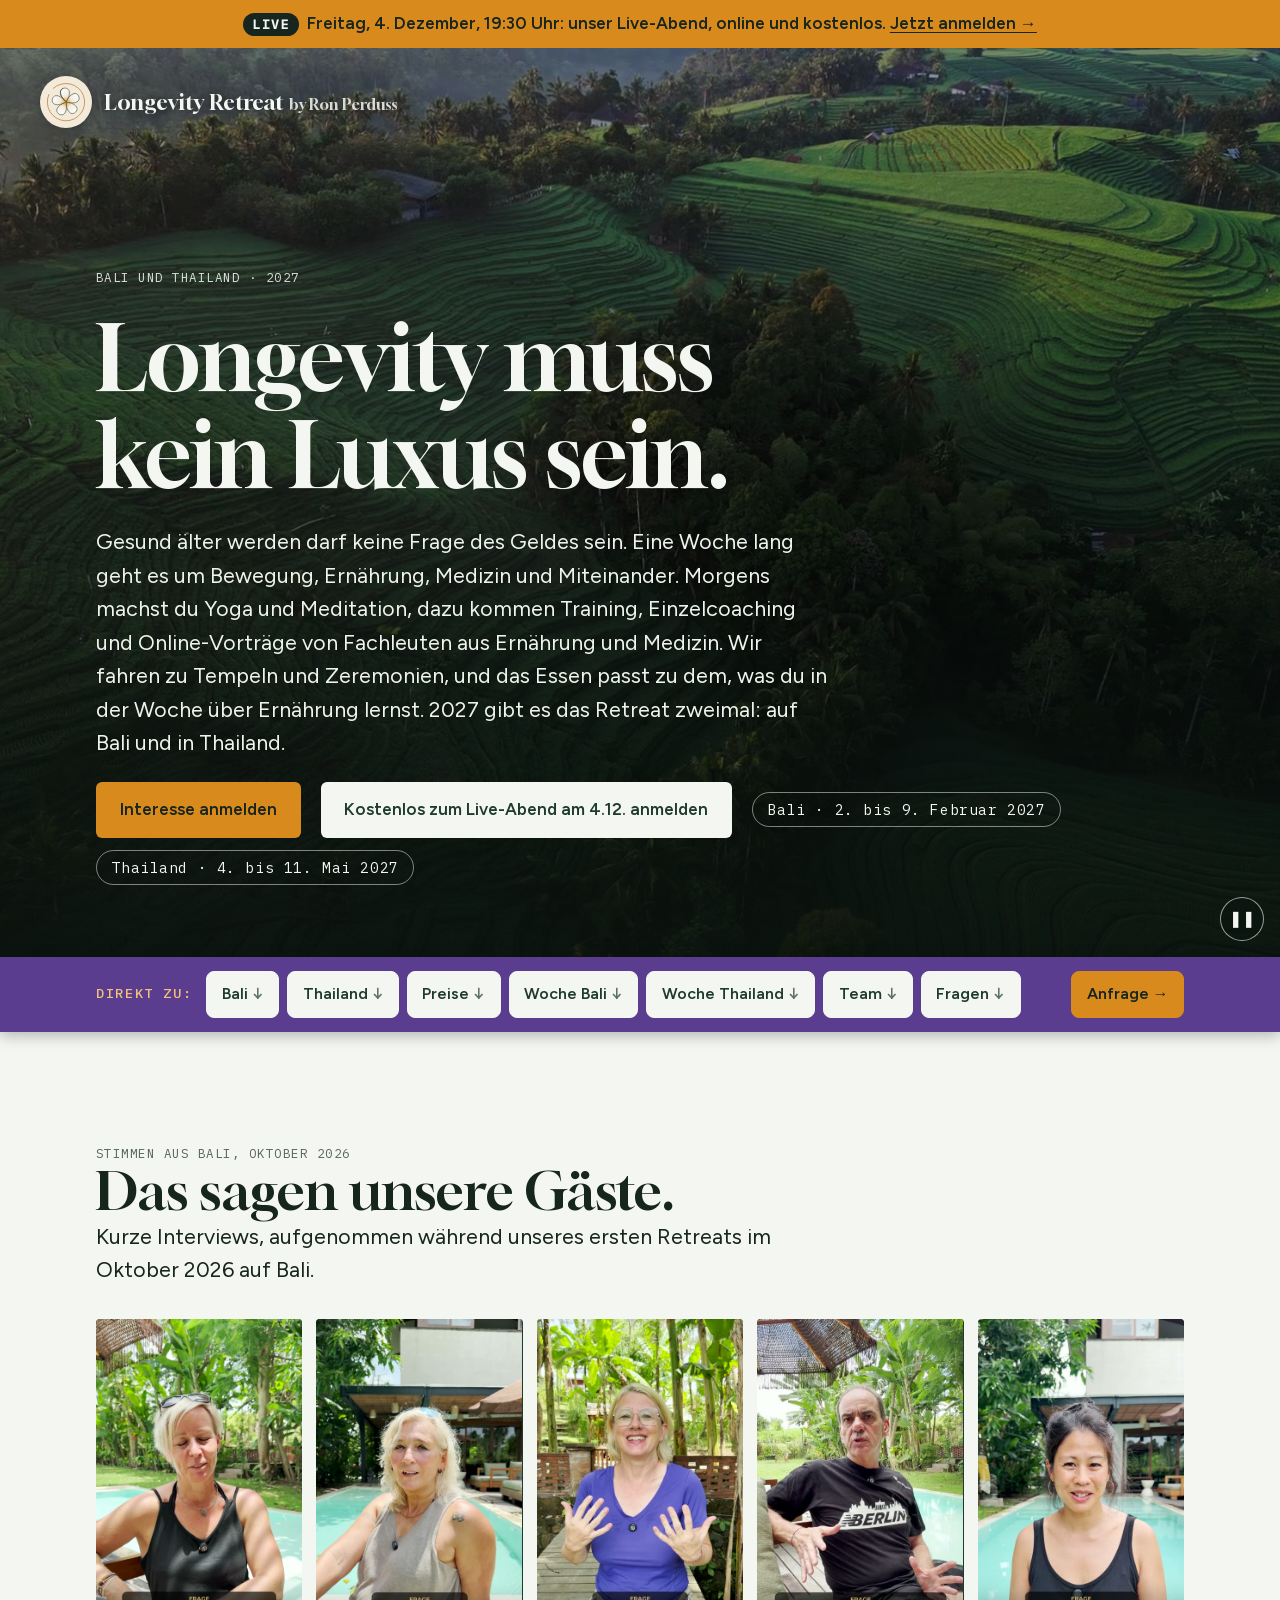
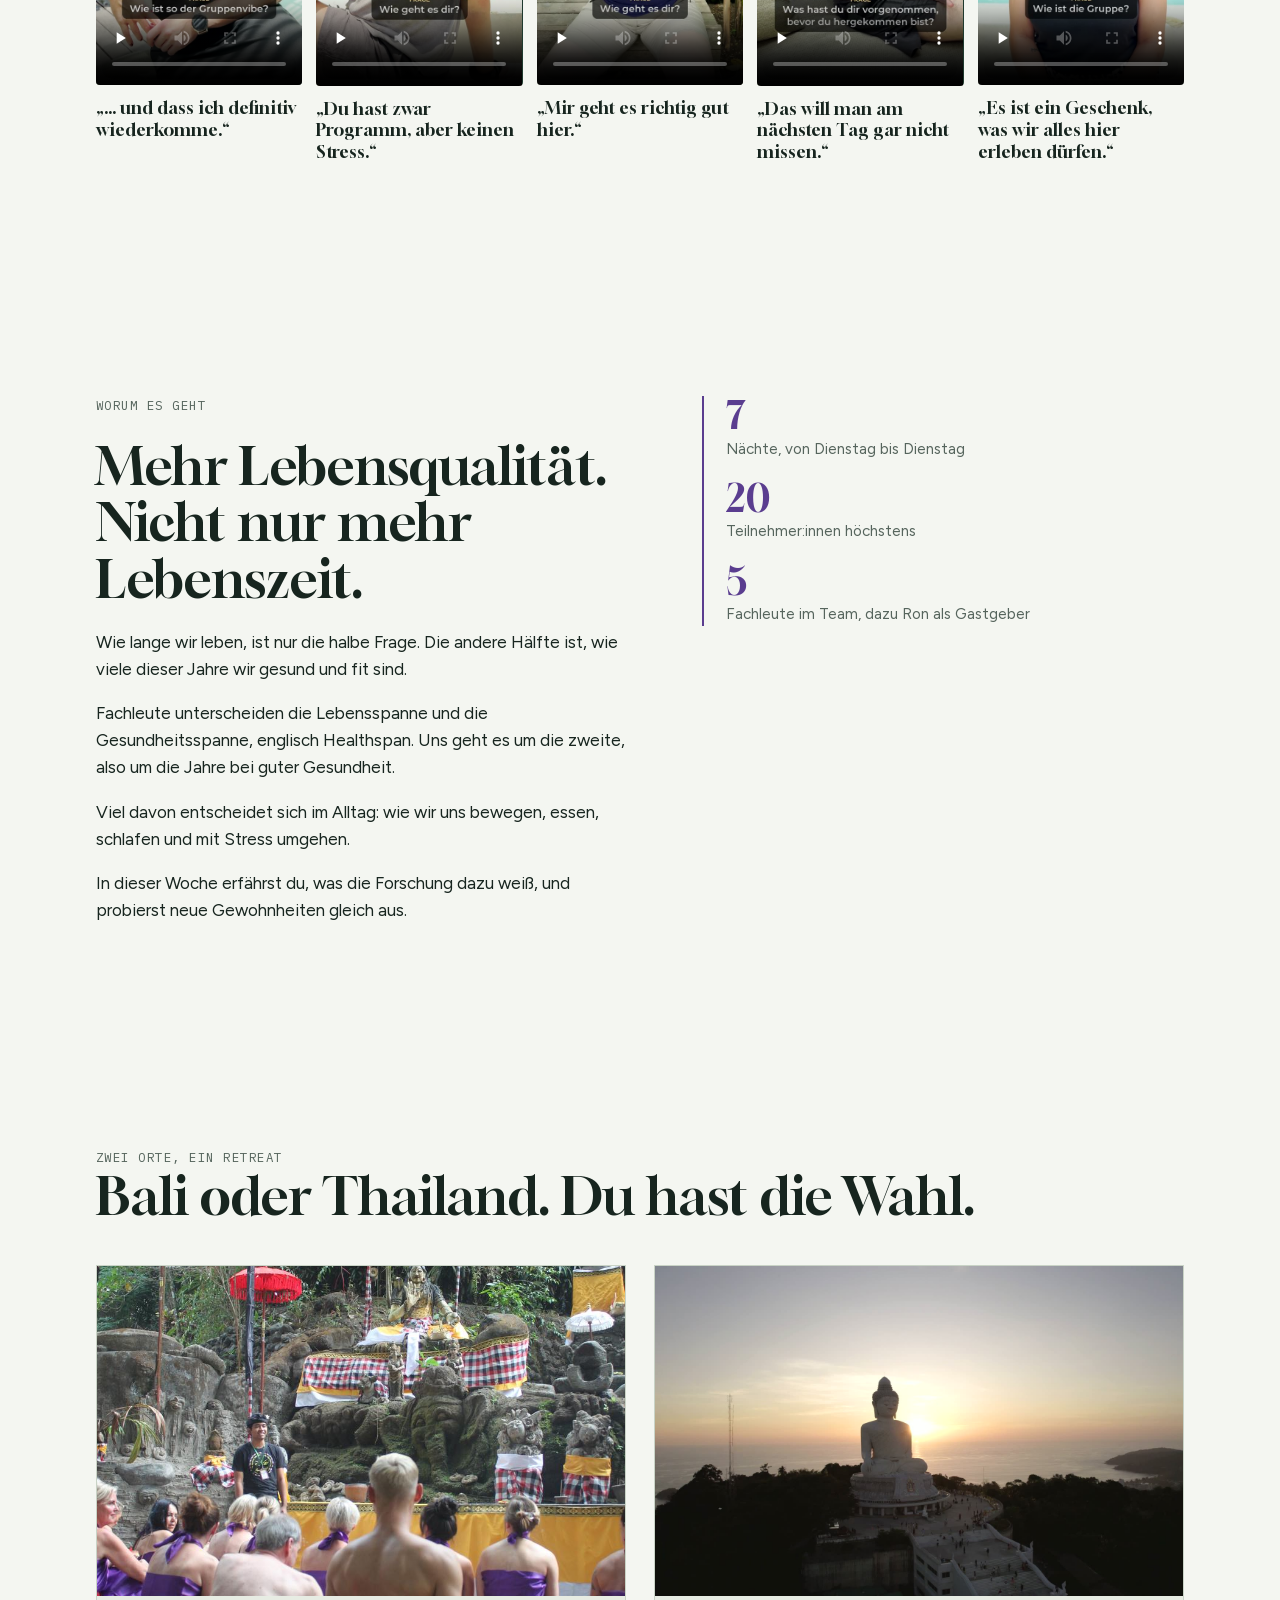
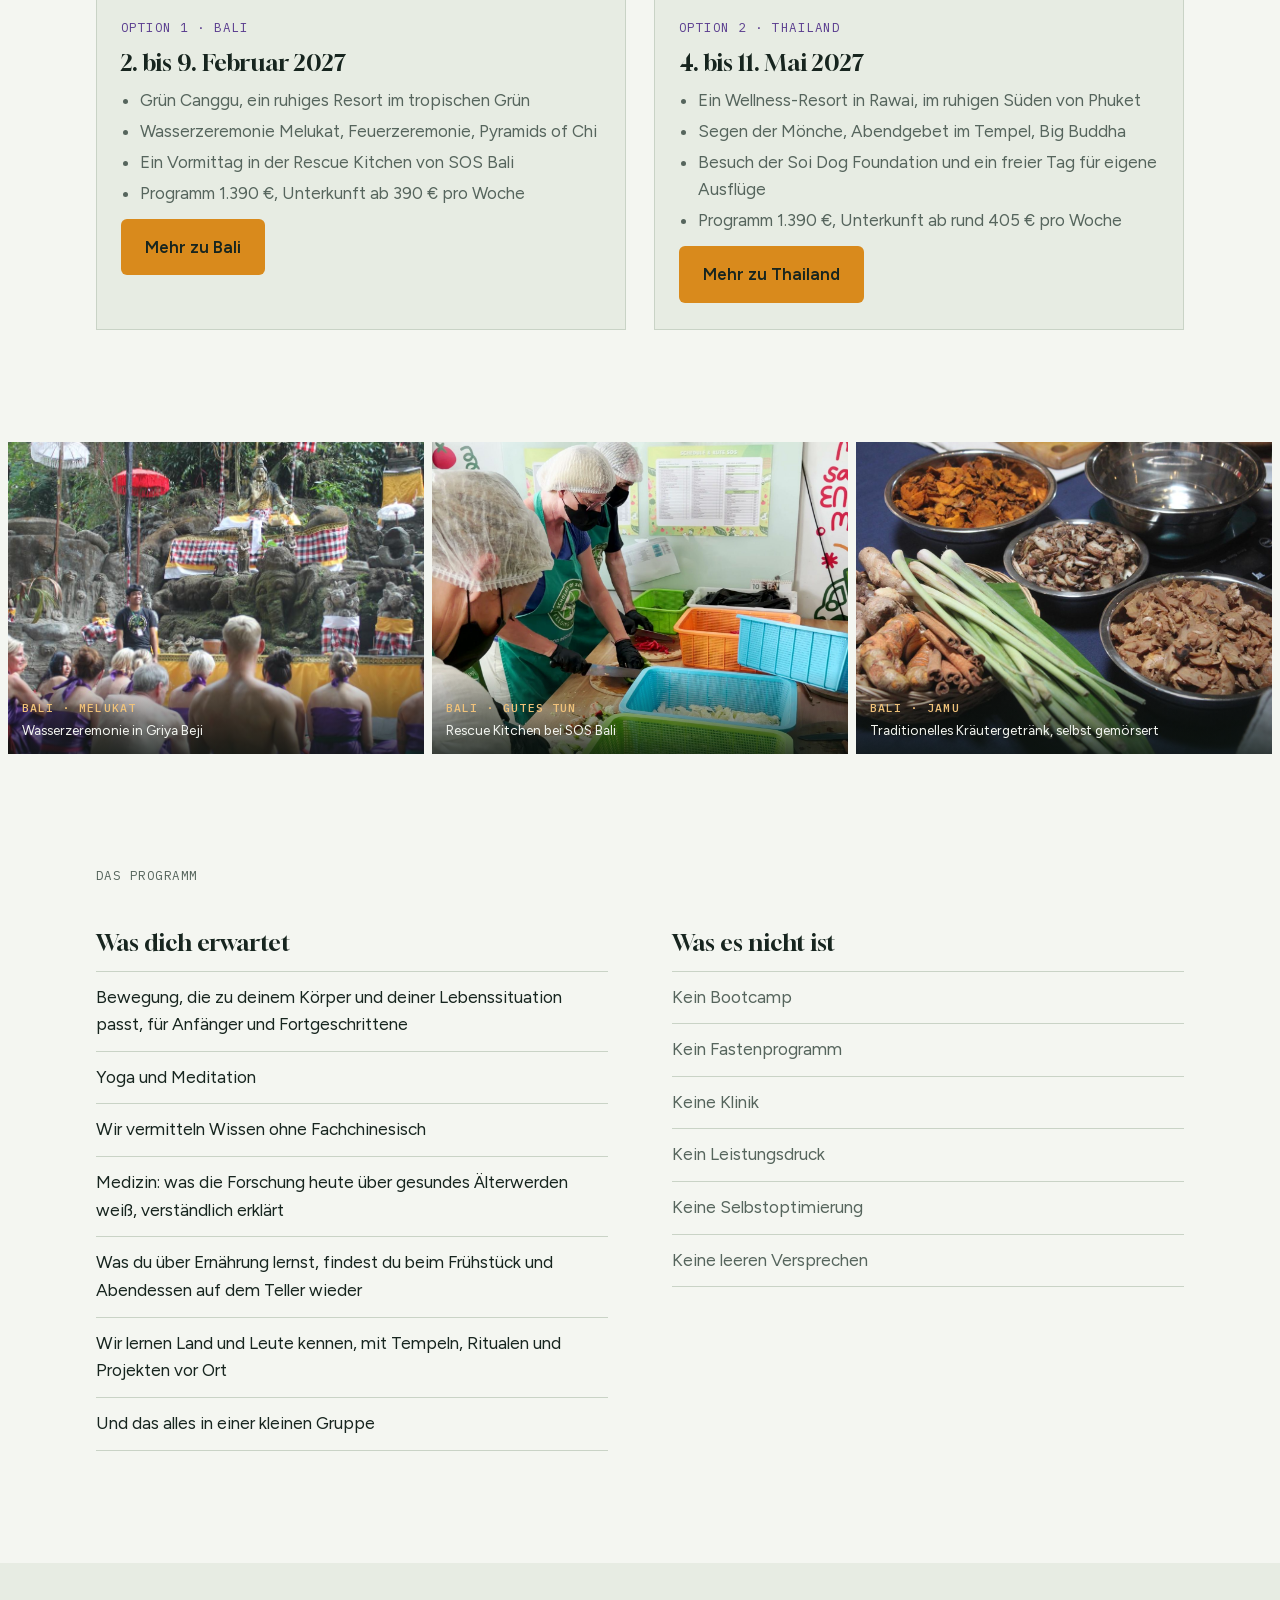
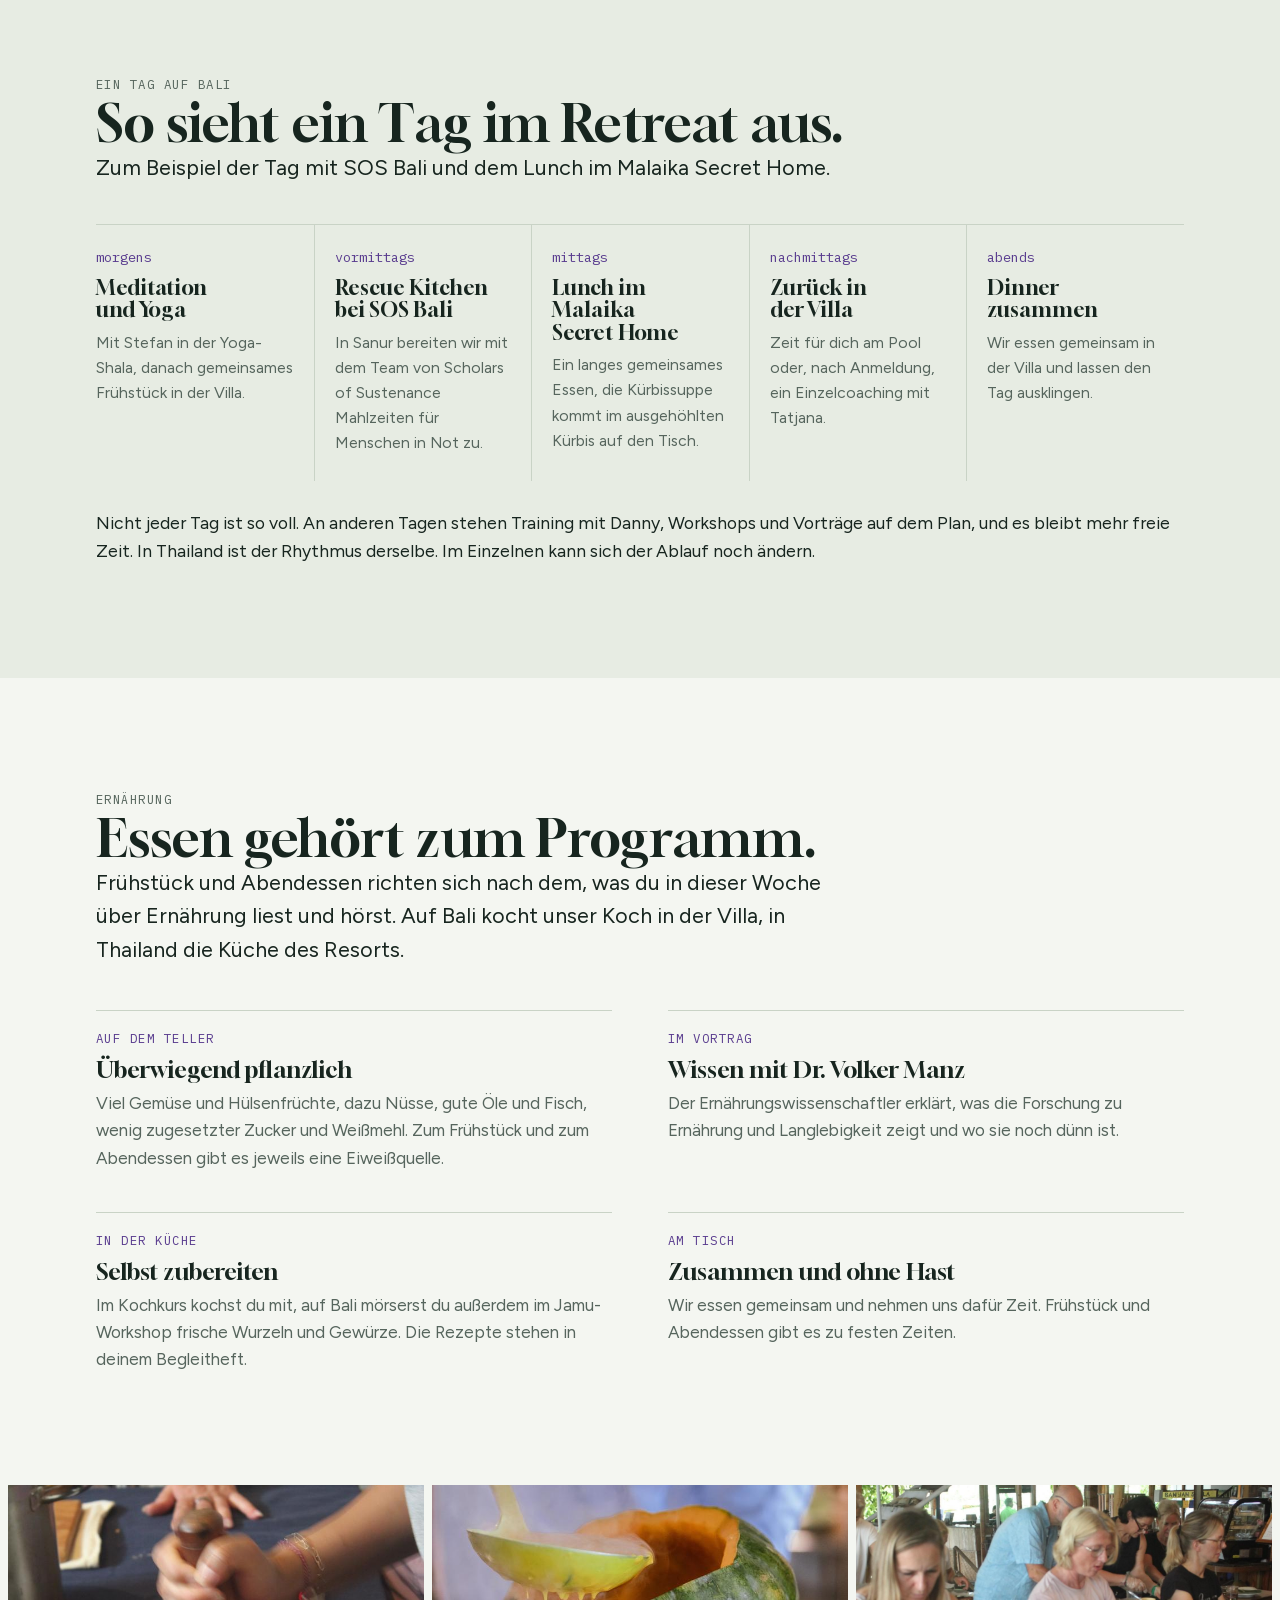
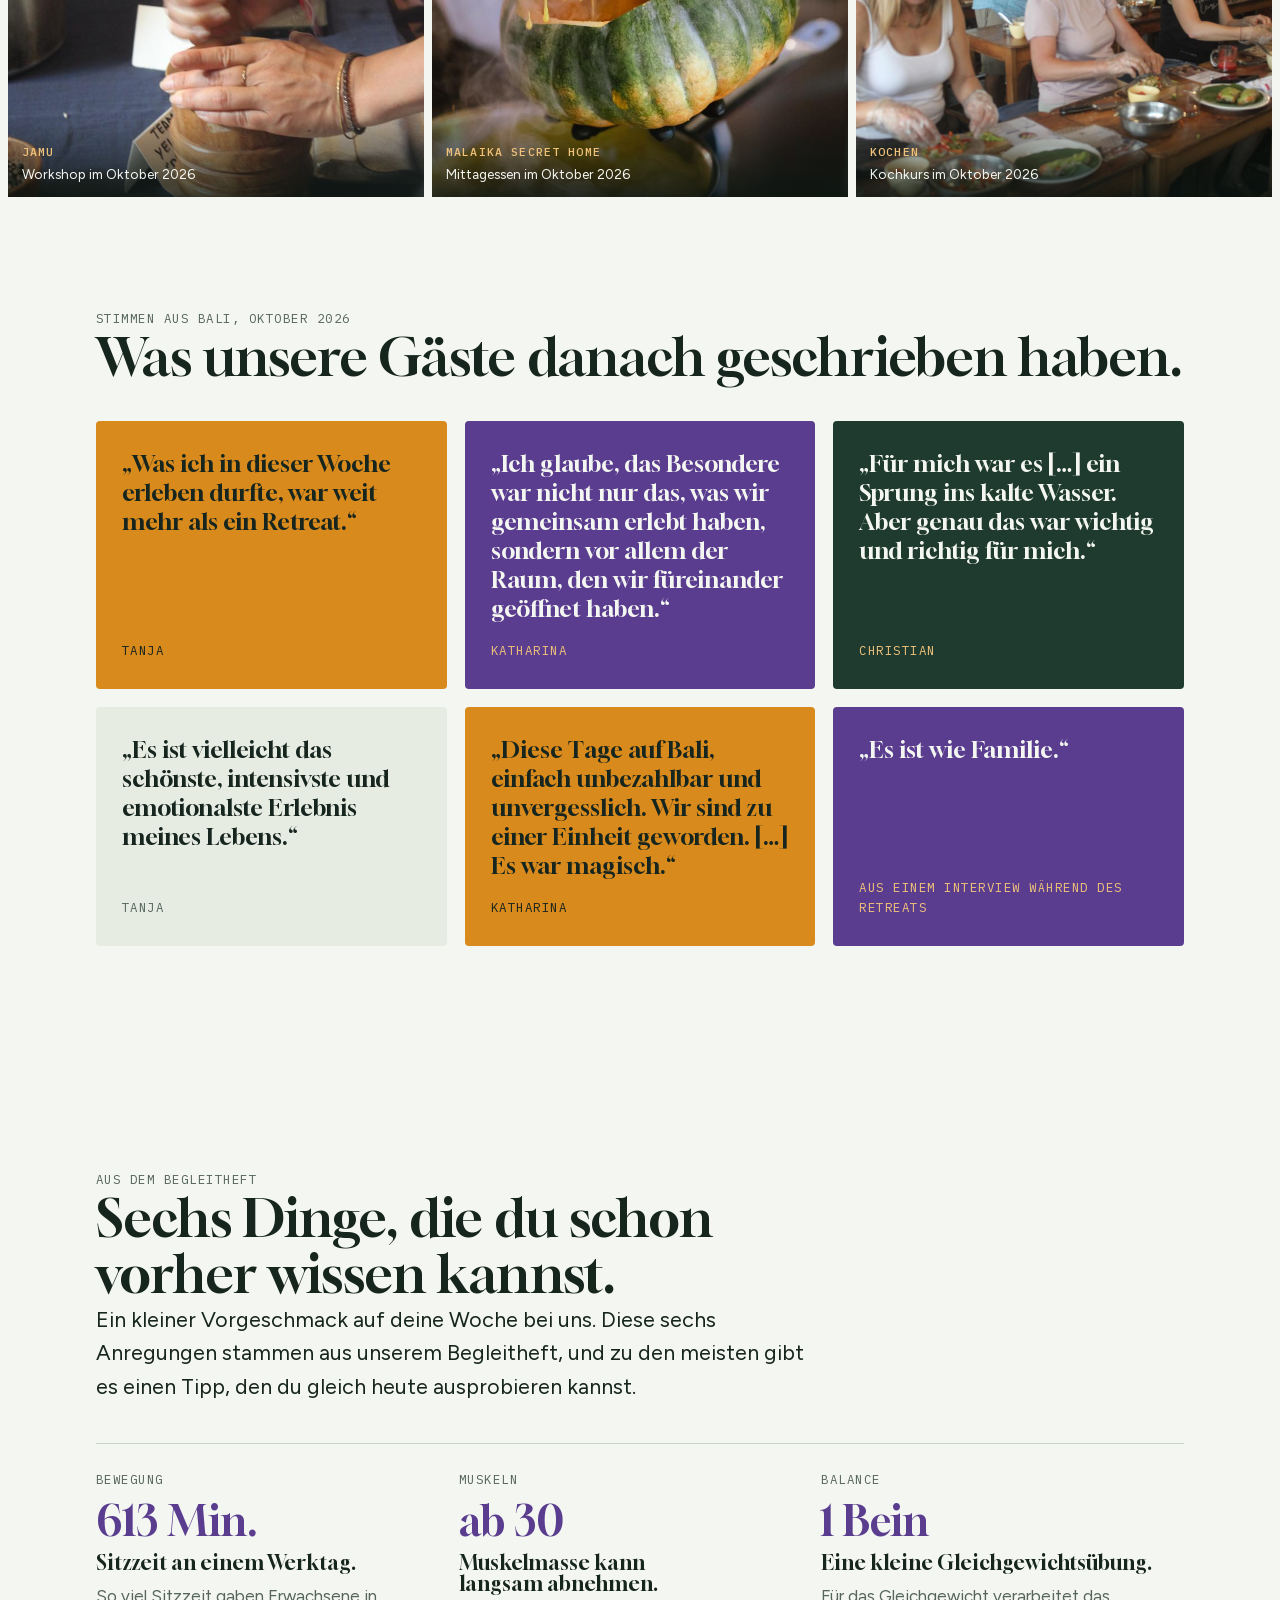
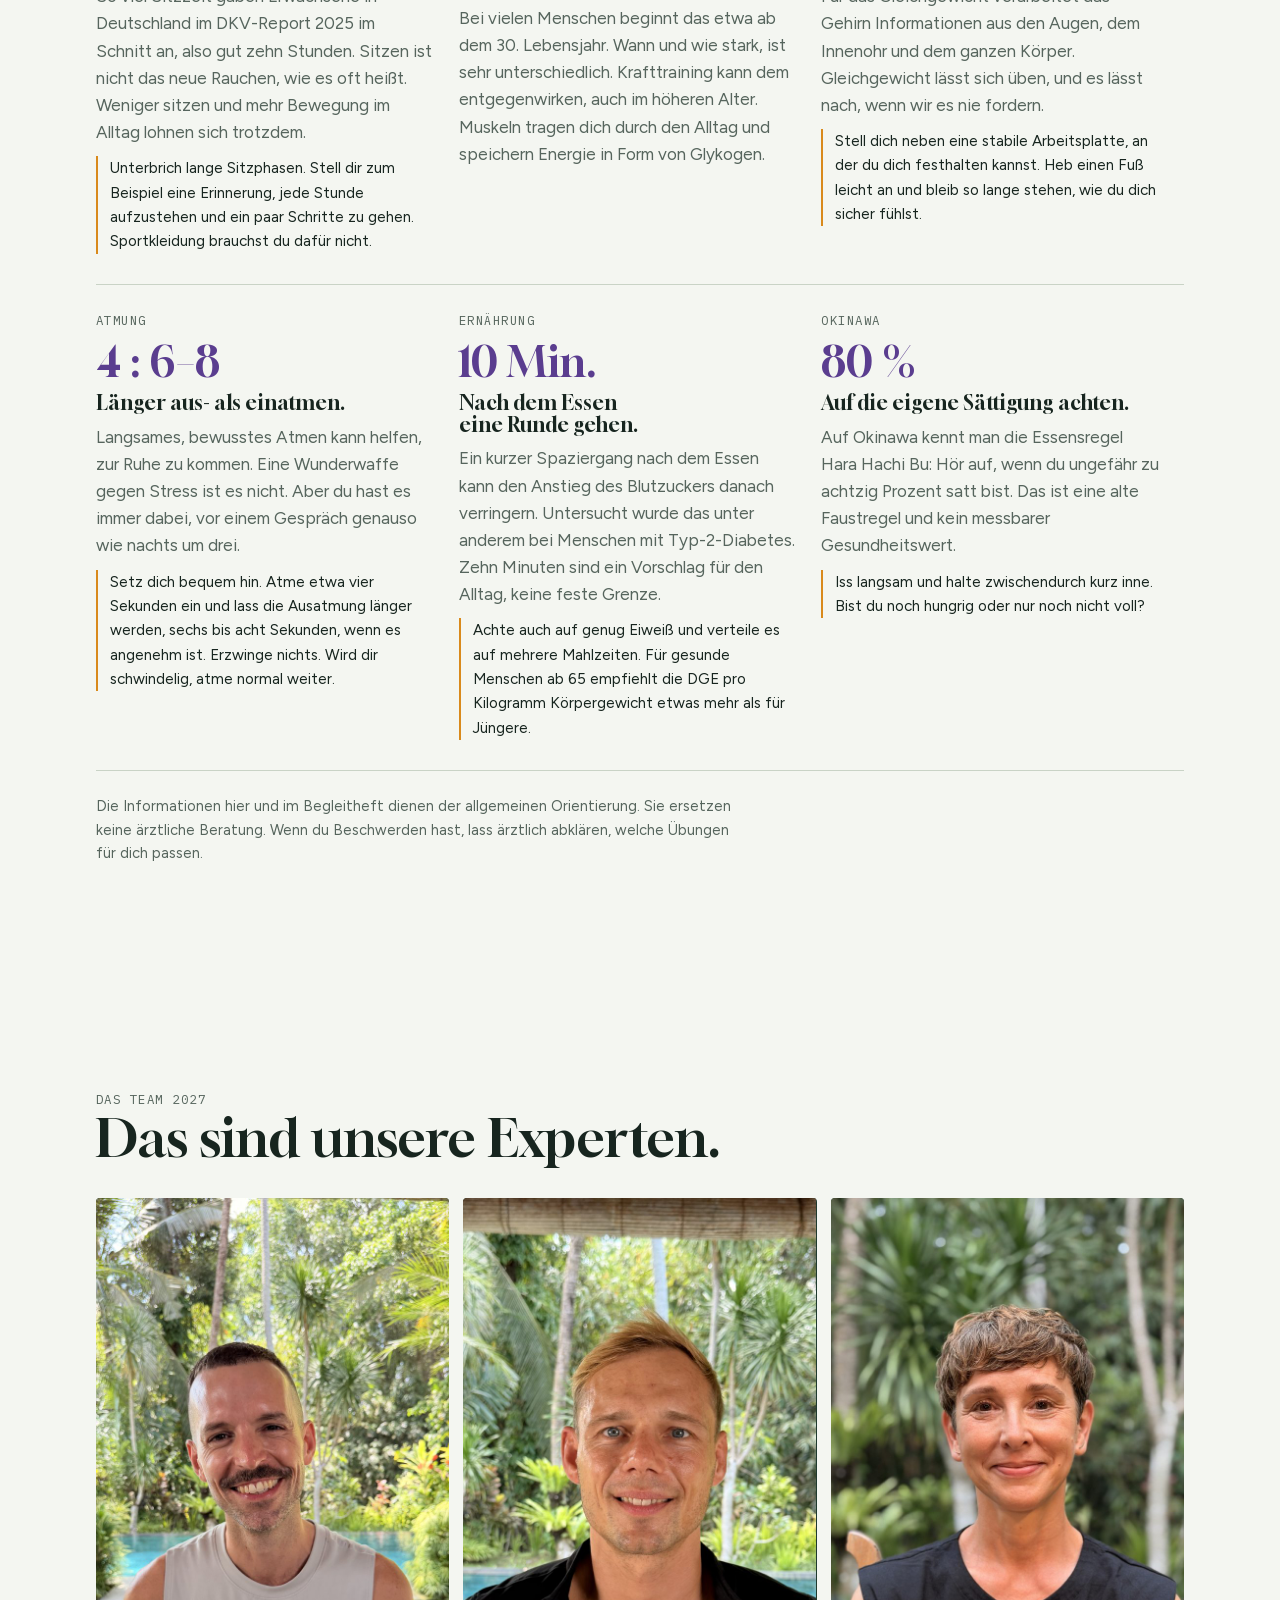
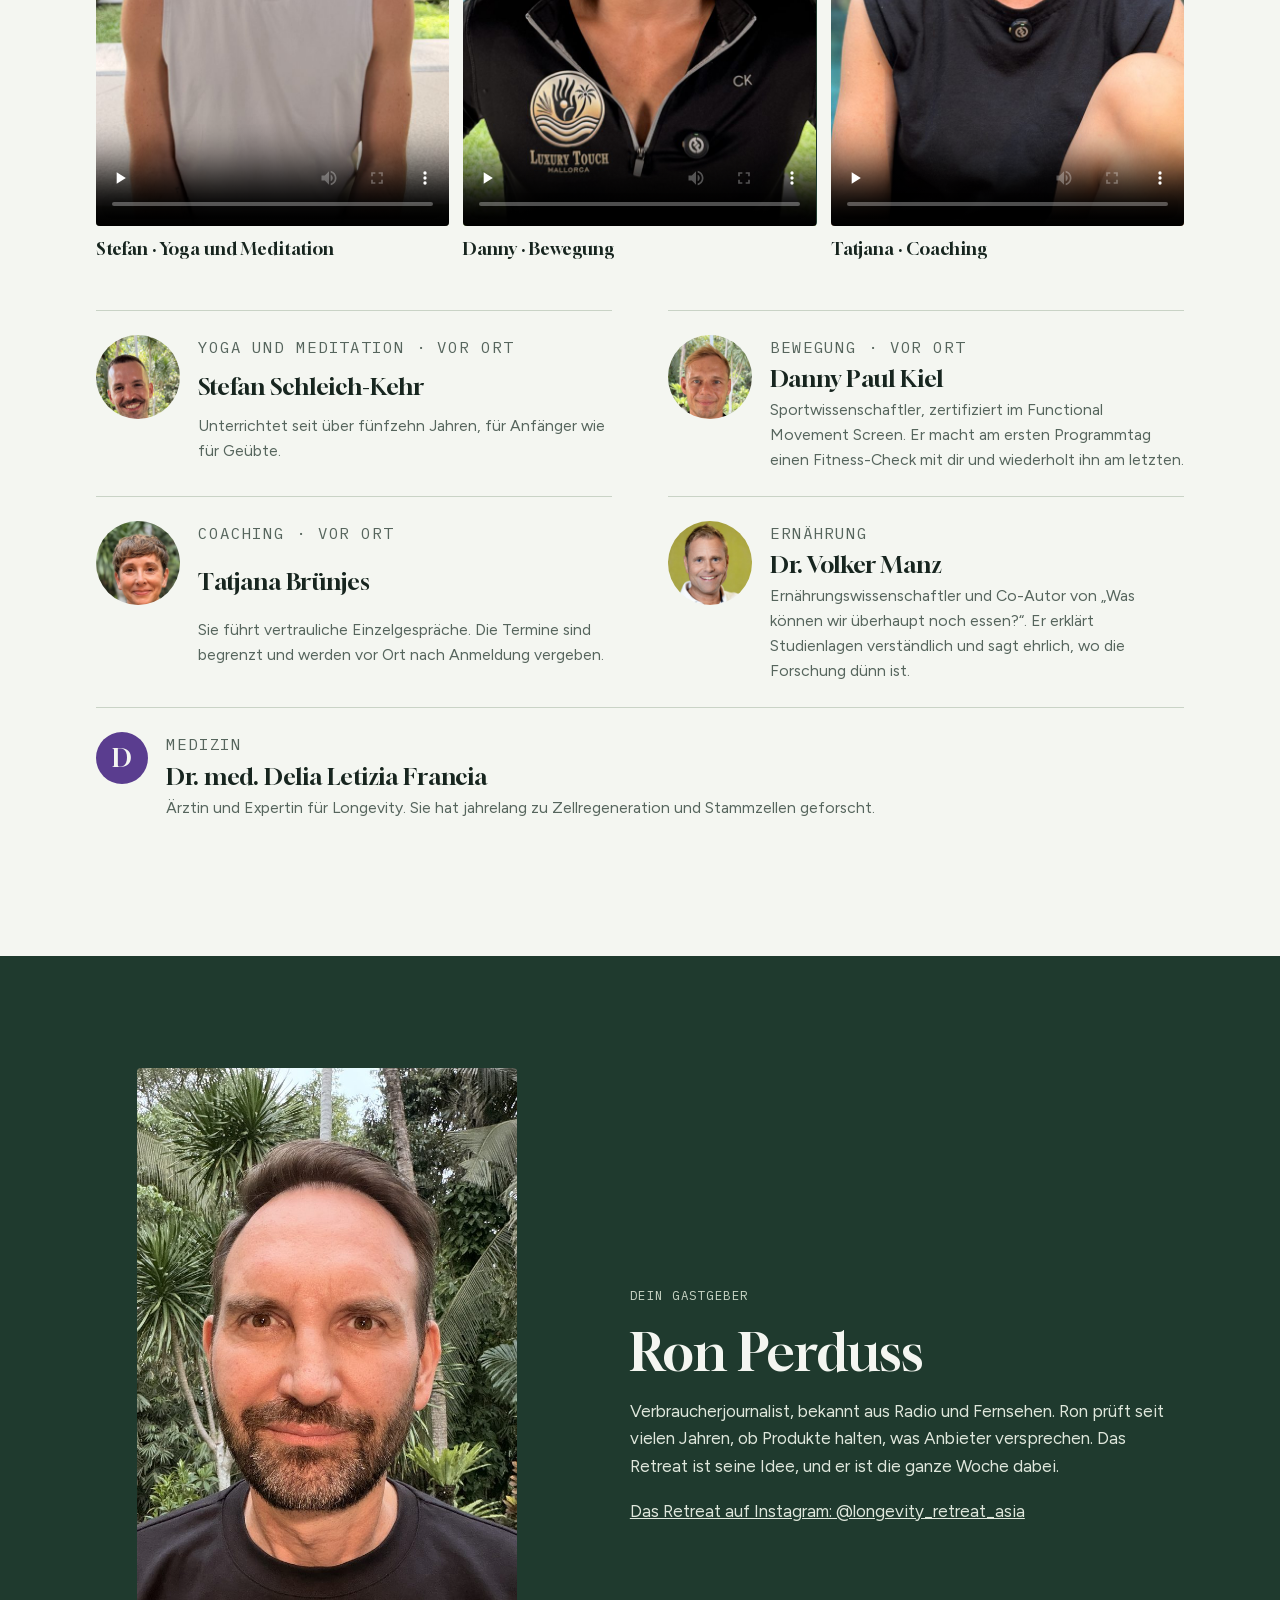
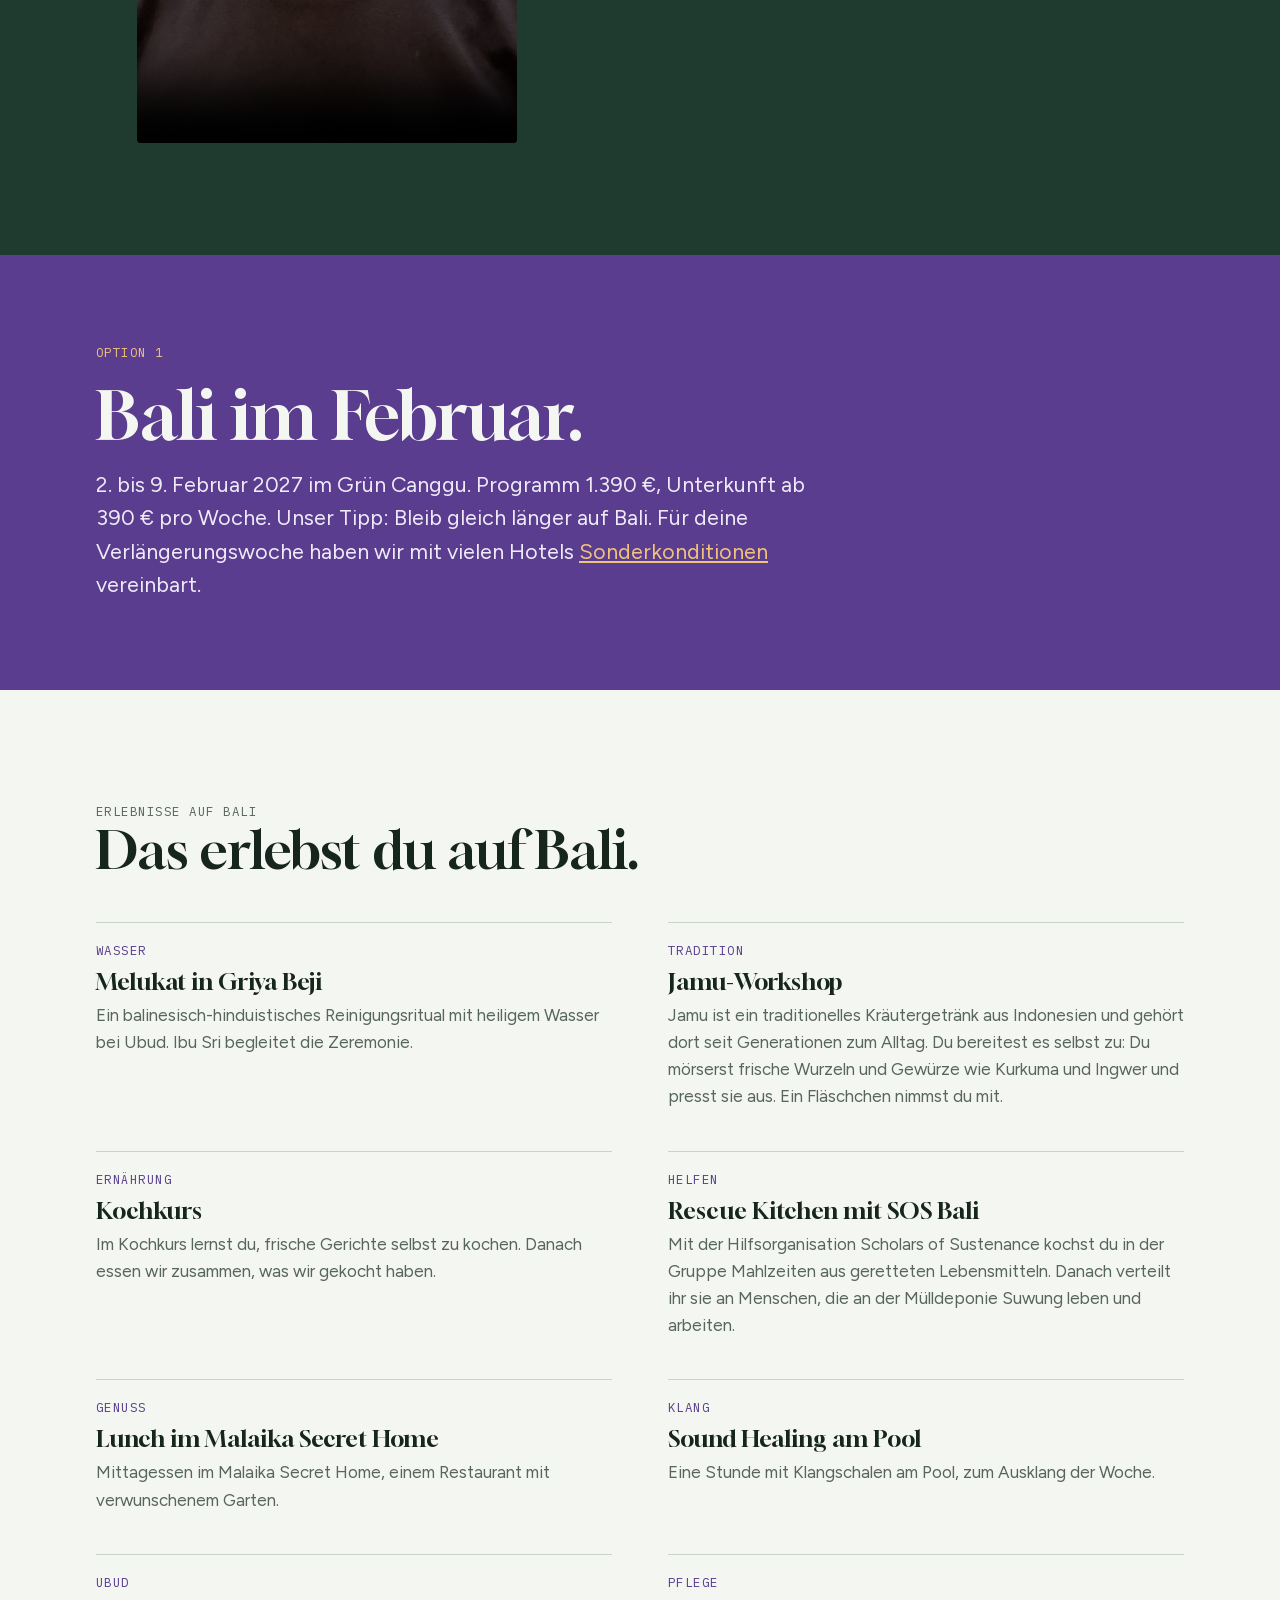
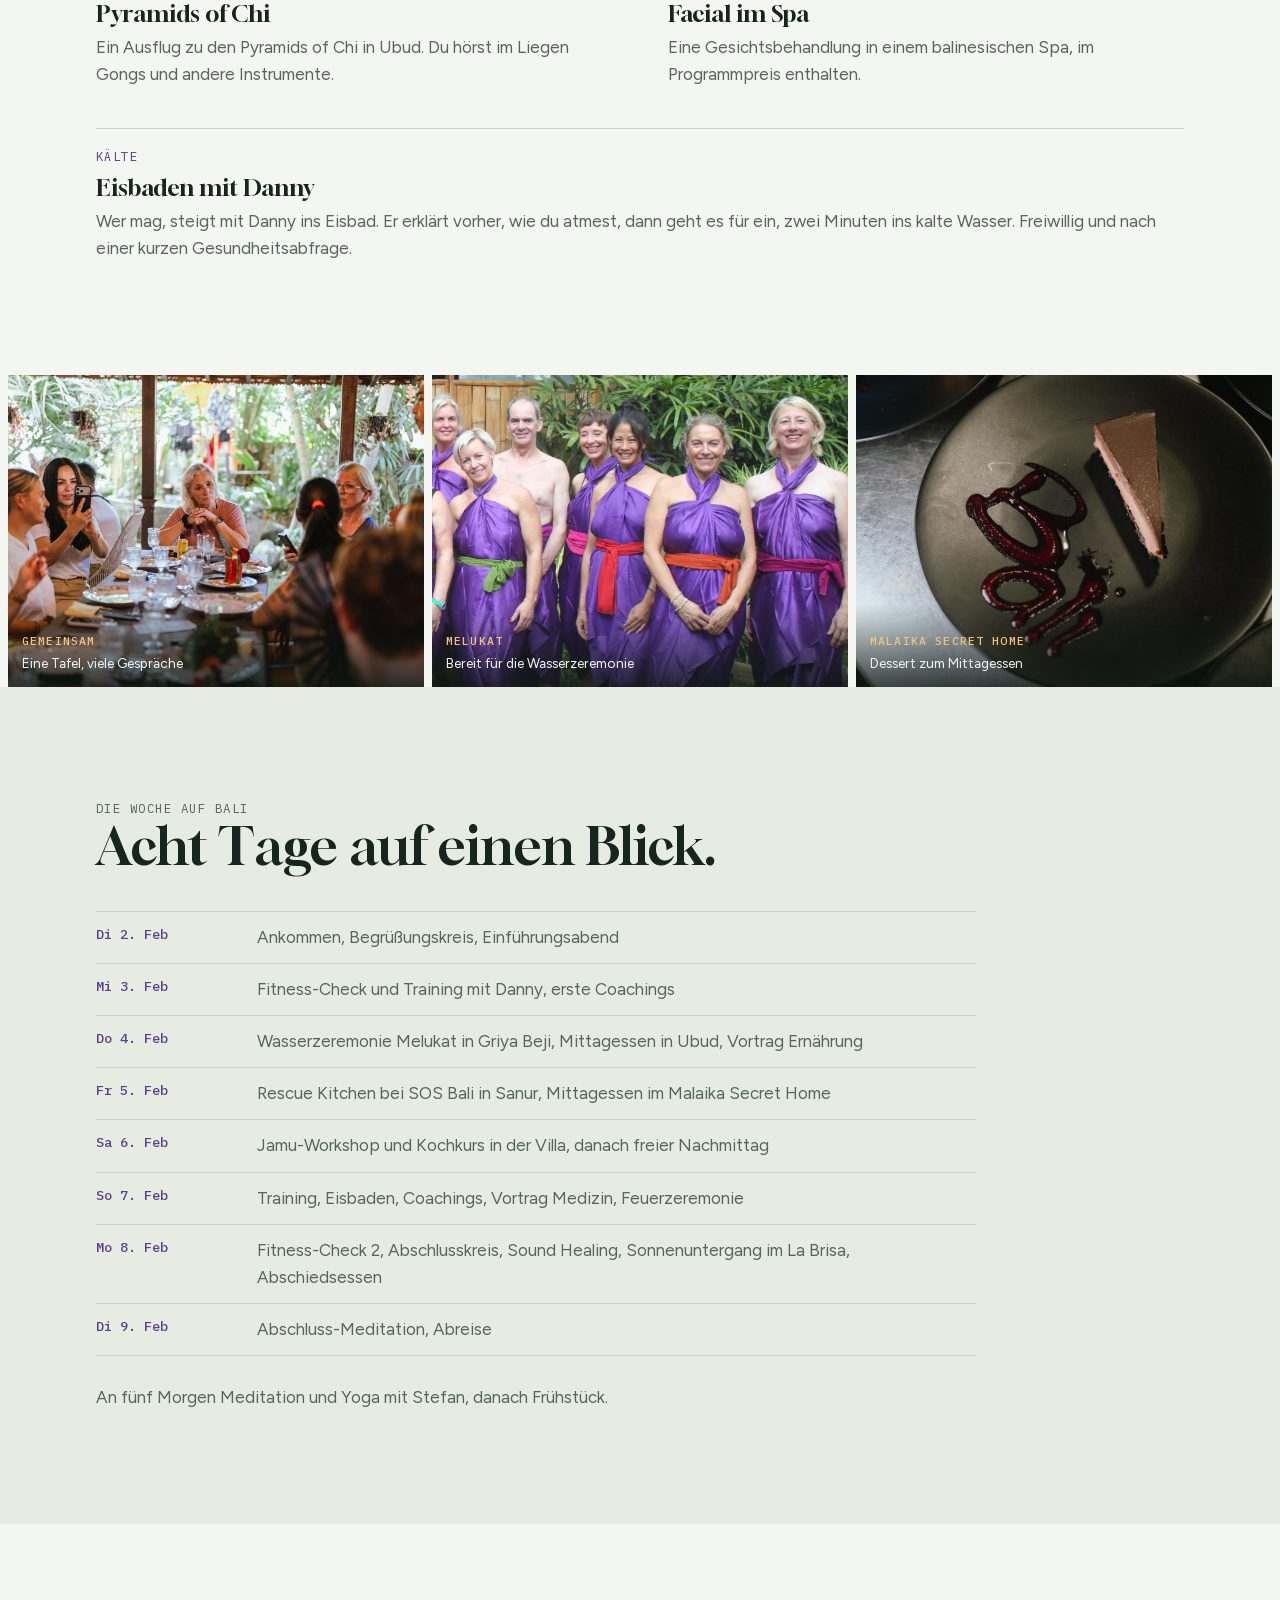
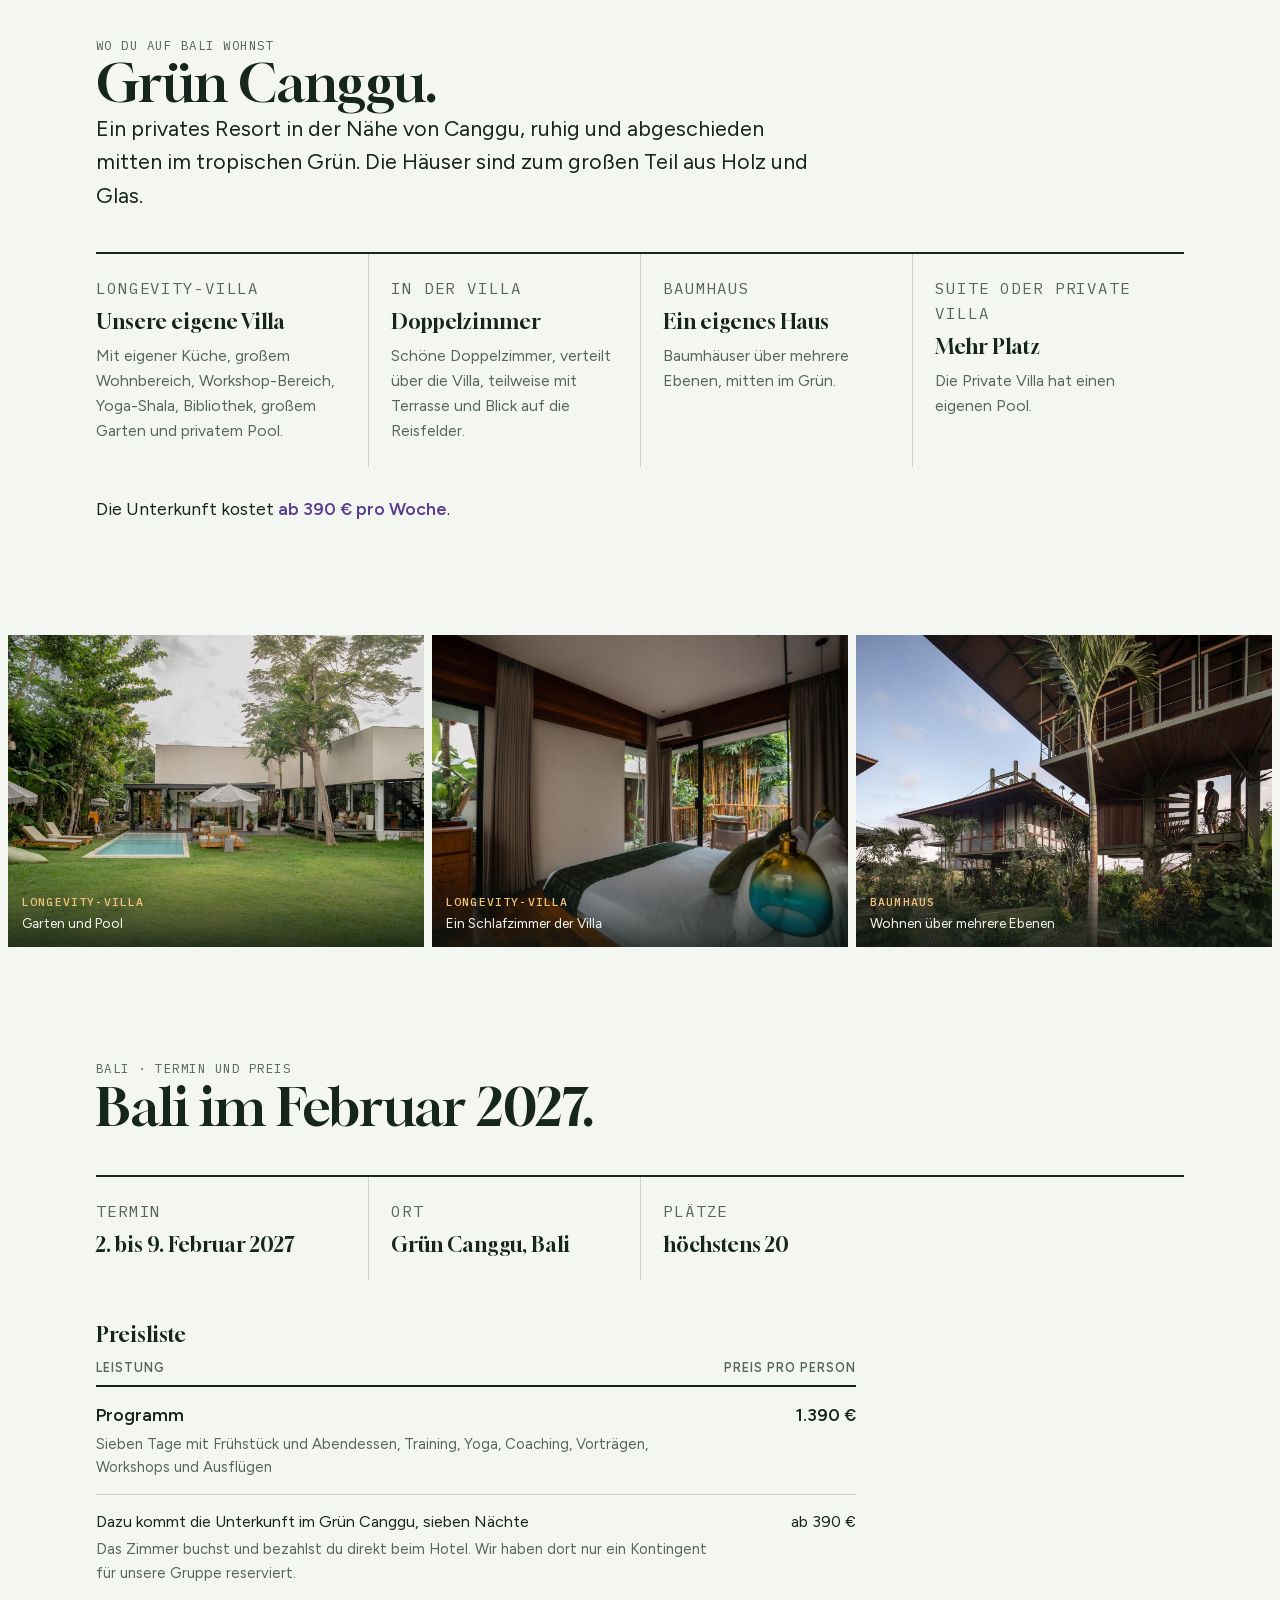
==== commit b090e98e: "Live-Abend am 4.12.: Band oben, Anmeldeknopf im Kopfbereich, Zoom in der Datenschutzerklärung Co-Aut" ====
--- a/index.html
+++ b/index.html
@@ -68,6 +68,11 @@
 .hero-row{display:flex;flex-wrap:wrap;gap:12px 20px;align-items:center}
 .btn{display:inline-block;background:var(--marigold);color:#17251f;text-decoration:none;font-weight:600;padding:.85em 1.4em;border-radius:6px}
 .btn:hover{filter:brightness(1.06)}
+.live-band{display:block;background:#d98a1c;color:#17251f;text-decoration:none;text-align:center;padding:12px max(16px,env(safe-area-inset-left,0px));font-weight:600;line-height:1.4;position:relative;z-index:30}
+.live-band .lb-tag{font-family:var(--mono);font-size:.8rem;letter-spacing:.12em;text-transform:uppercase;background:#17251f;color:#f4f6f1;border-radius:999px;padding:.2em .7em;margin-right:.6em;white-space:nowrap}
+.live-band .lb-go{text-decoration:underline;text-underline-offset:3px;white-space:nowrap}
+.live-band:hover{filter:brightness(1.05)}
+.btn-live{background:#f4f6f1;color:#1f3a2e}
 
 /* Zwei Zahlen */
 .gap-grid{display:grid;grid-template-columns:1.1fr 1fr;gap:clamp(32px,6vw,80px);align-items:start}
@@ -270,6 +275,8 @@
 </head>
 <body>
 
+<a class="live-band" href="https://us06web.zoom.us/webinar/register/WN_gIBcZkkJR2-PXvAHg94LlQ" target="_blank" rel="noopener"><span class="lb-tag">Live</span>Freitag, 4. Dezember, 19:30 Uhr: unser Live-Abend, online und kostenlos. <span class="lb-go">Jetzt anmelden →</span></a>
+
 <header class="hero">
   <a class="brand" href="#" aria-label="Longevity Retreat by Ron Perduss, zum Seitenanfang"><img src="img/logo.svg" alt="" width="52" height="52"><span>Longevity Retreat <small>by Ron Perduss</small></span></a>
   <img src="img/pool.jpg" alt="Die Retreat-Gruppe sitzt lachend am Rand eines Wasserbeckens voller Blütenblätter, Füße im Wasser">
@@ -284,6 +291,7 @@
     <p class="lead">Gesund älter werden darf keine Frage des Geldes sein. Eine Woche lang geht es um Bewegung, Ernährung, Medizin und Miteinander. Morgens machst du Yoga und Meditation, dazu kommen Training, Einzelcoaching und Online-Vorträge von Fachleuten aus Ernährung und Medizin. Wir fahren zu Tempeln und Zeremonien, und das Essen passt zu dem, was du in der Woche über Ernährung lernst. 2027 gibt es das Retreat zweimal: auf Bali und in Thailand.</p>
     <div class="hero-row">
       <a class="btn" href="#kontakt">Interesse anmelden</a>
+      <a class="btn btn-live" href="https://us06web.zoom.us/webinar/register/WN_gIBcZkkJR2-PXvAHg94LlQ" target="_blank" rel="noopener">Kostenlos zum Live-Abend am 4.12. anmelden</a>
       <span class="date-chip"><a href="#bali">Bali · 2. bis 9. Februar 2027</a></span>
       <span class="date-chip"><a href="#thailand">Thailand · 4. bis 11. Mai 2027</a></span>
     </div>
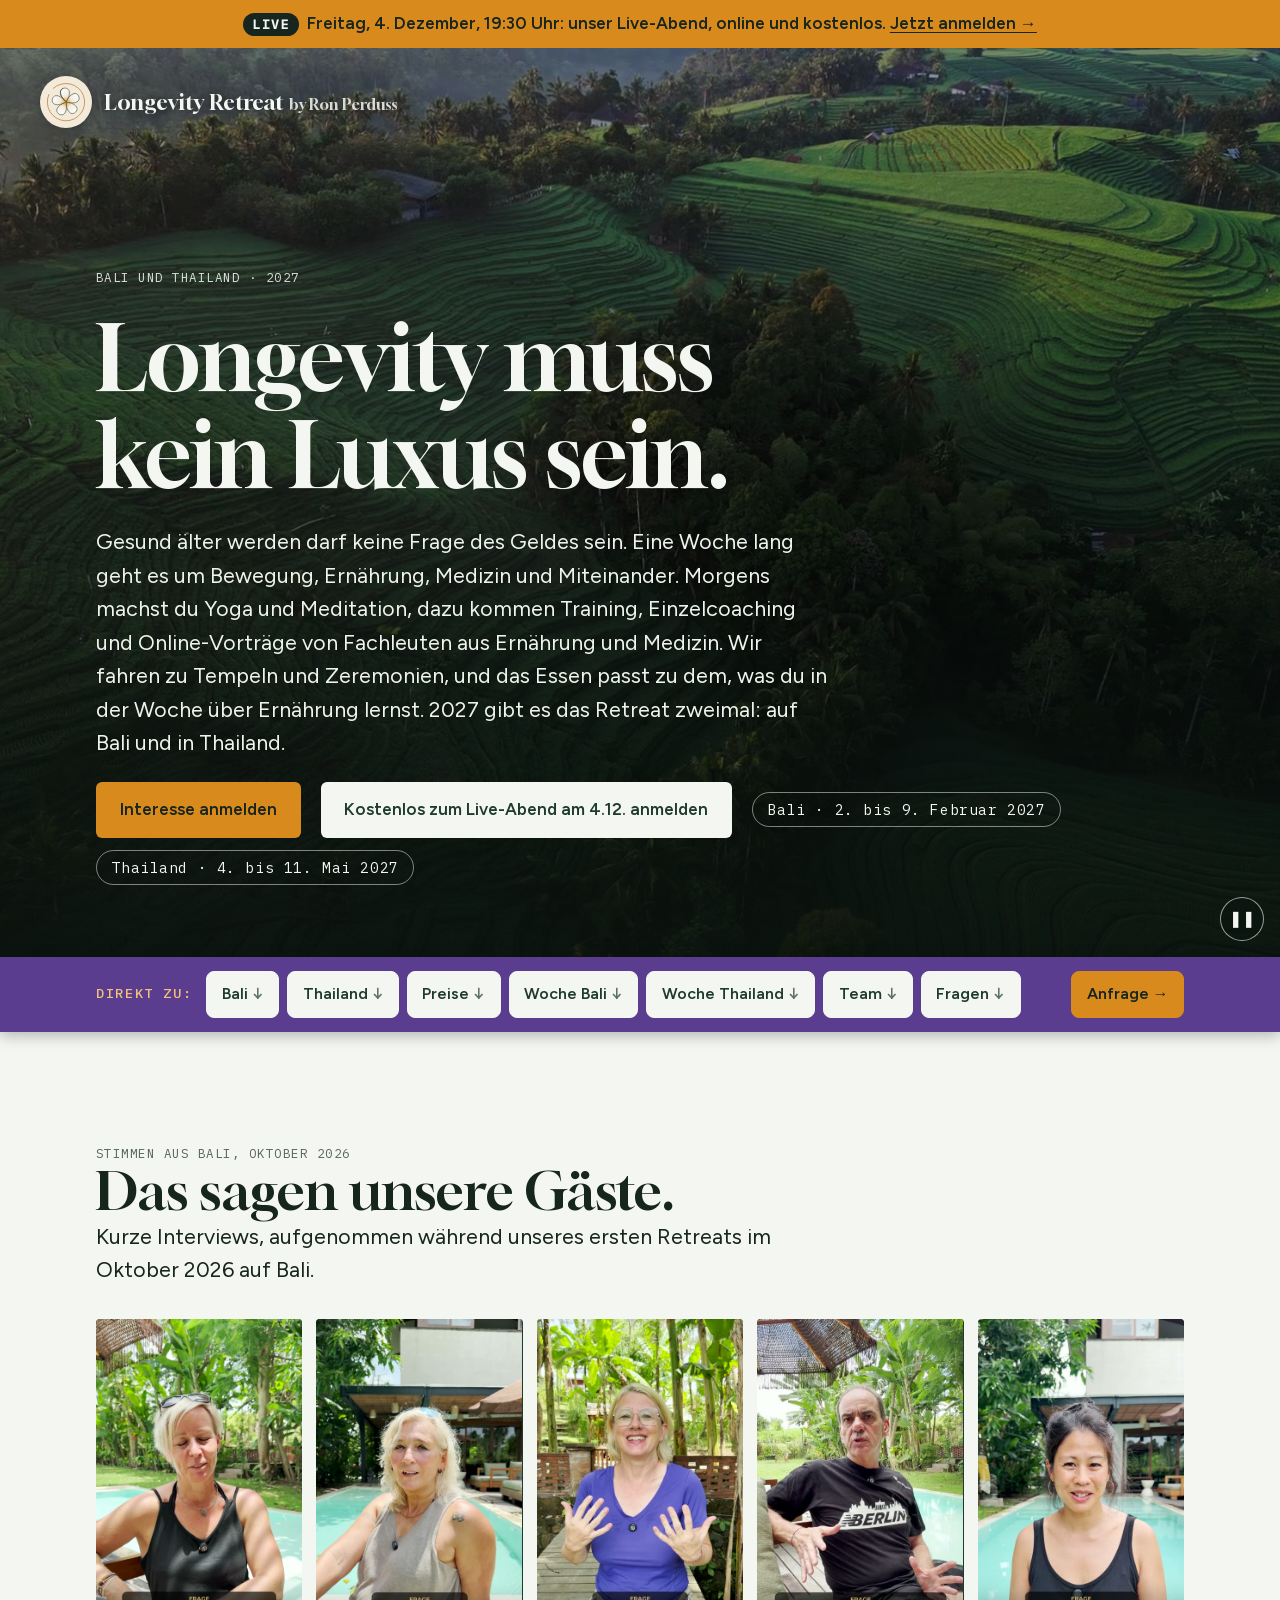
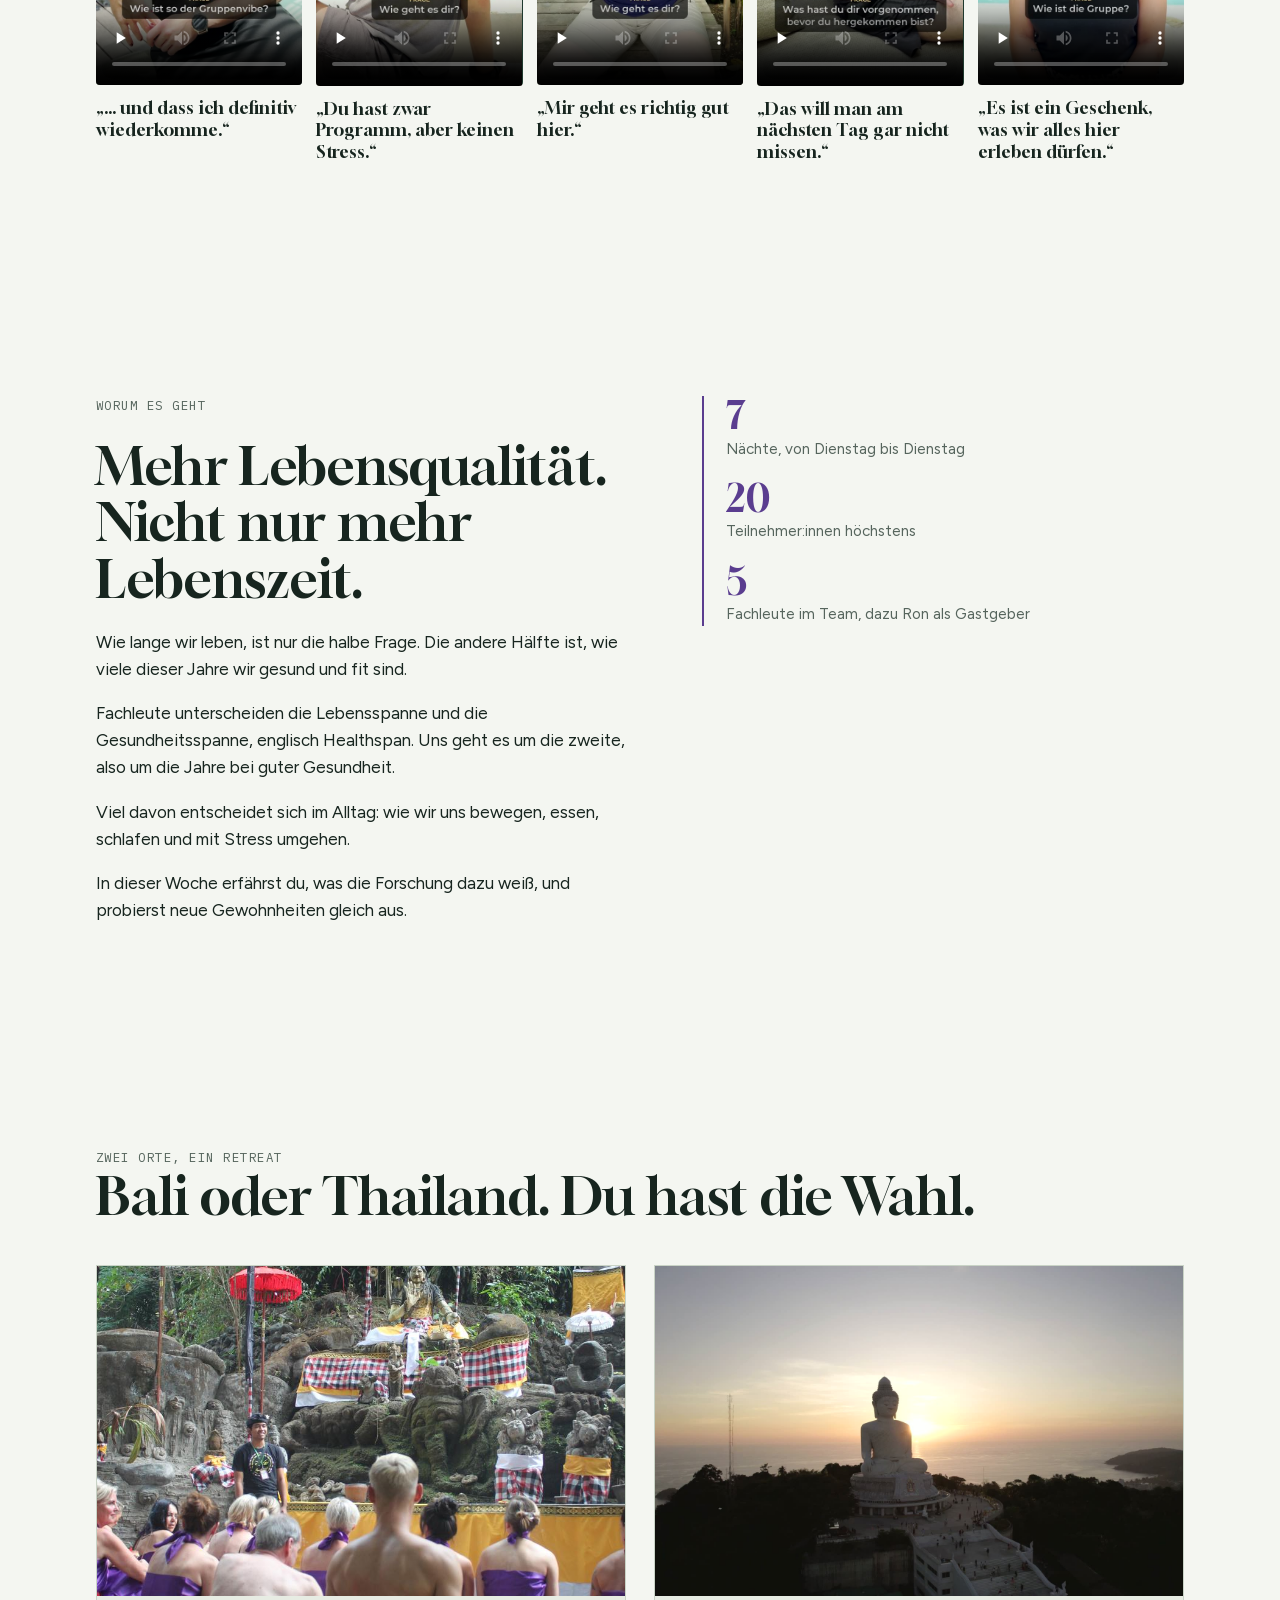
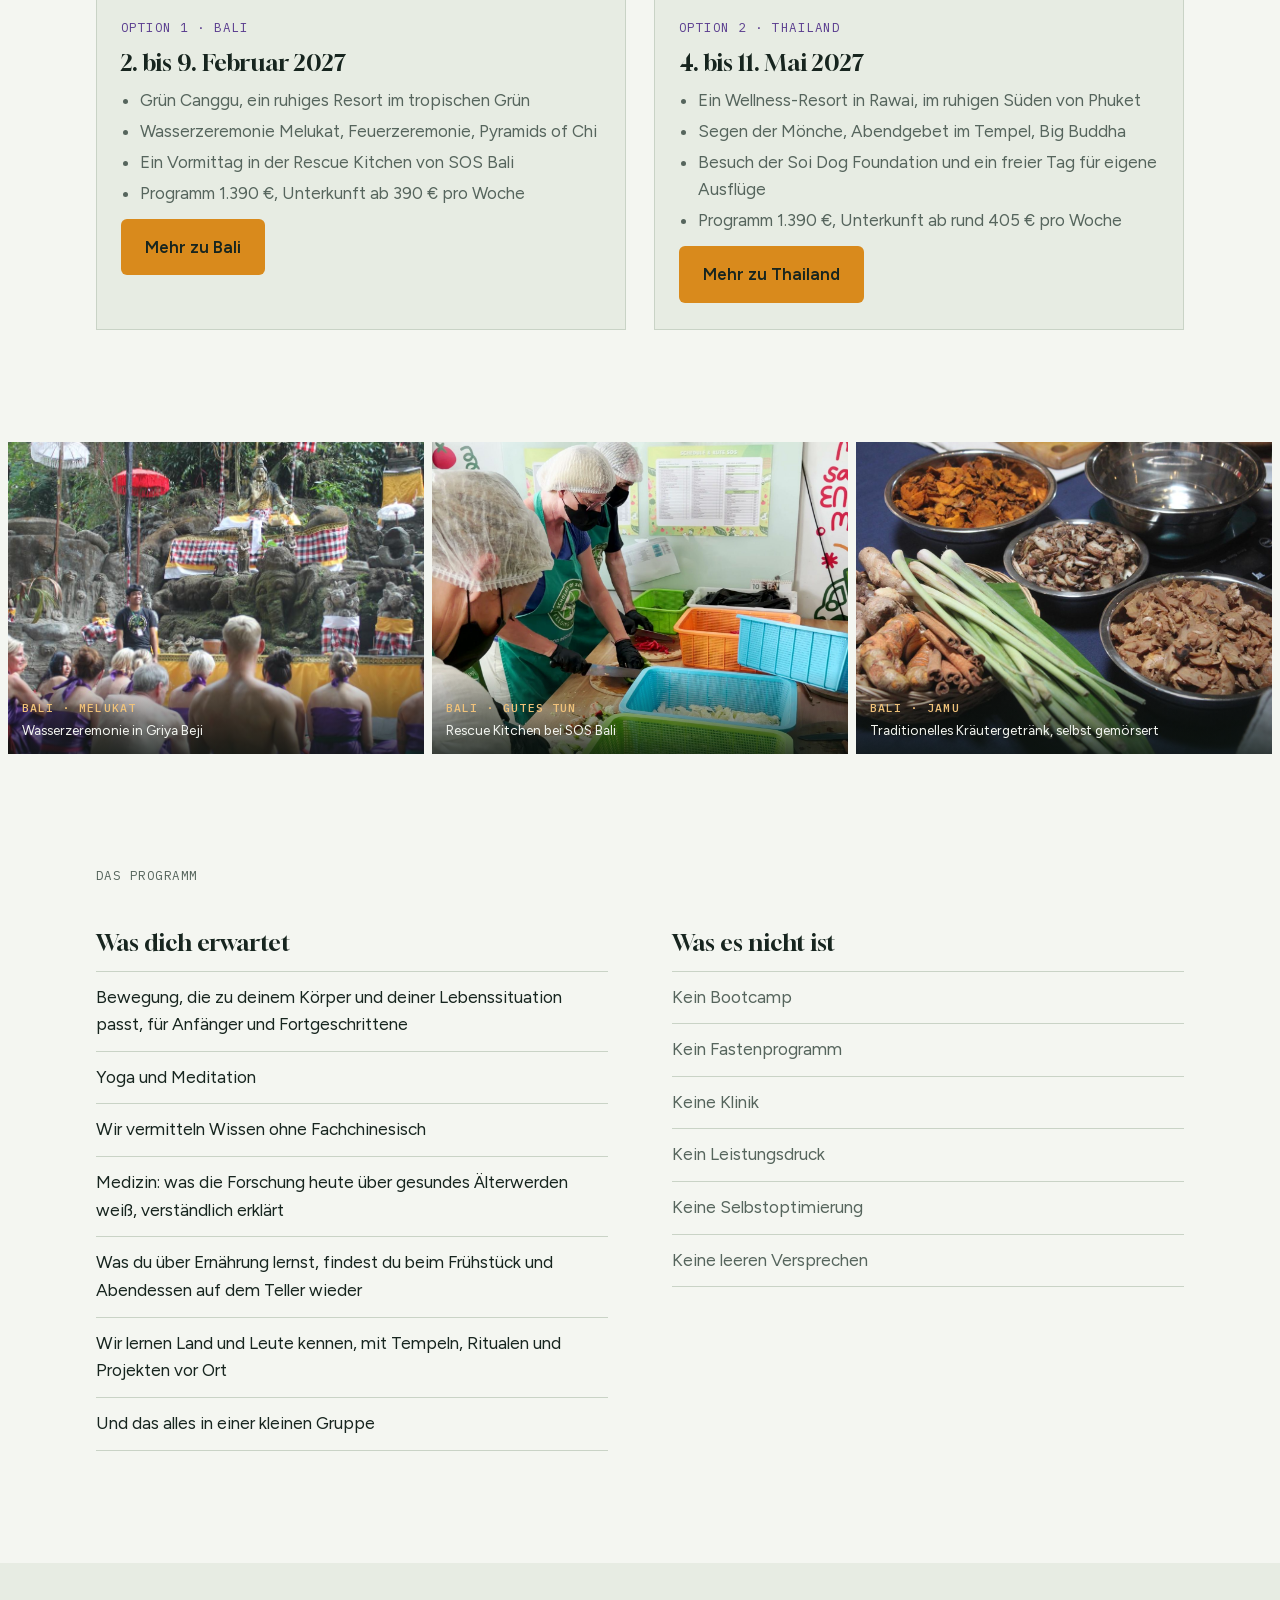
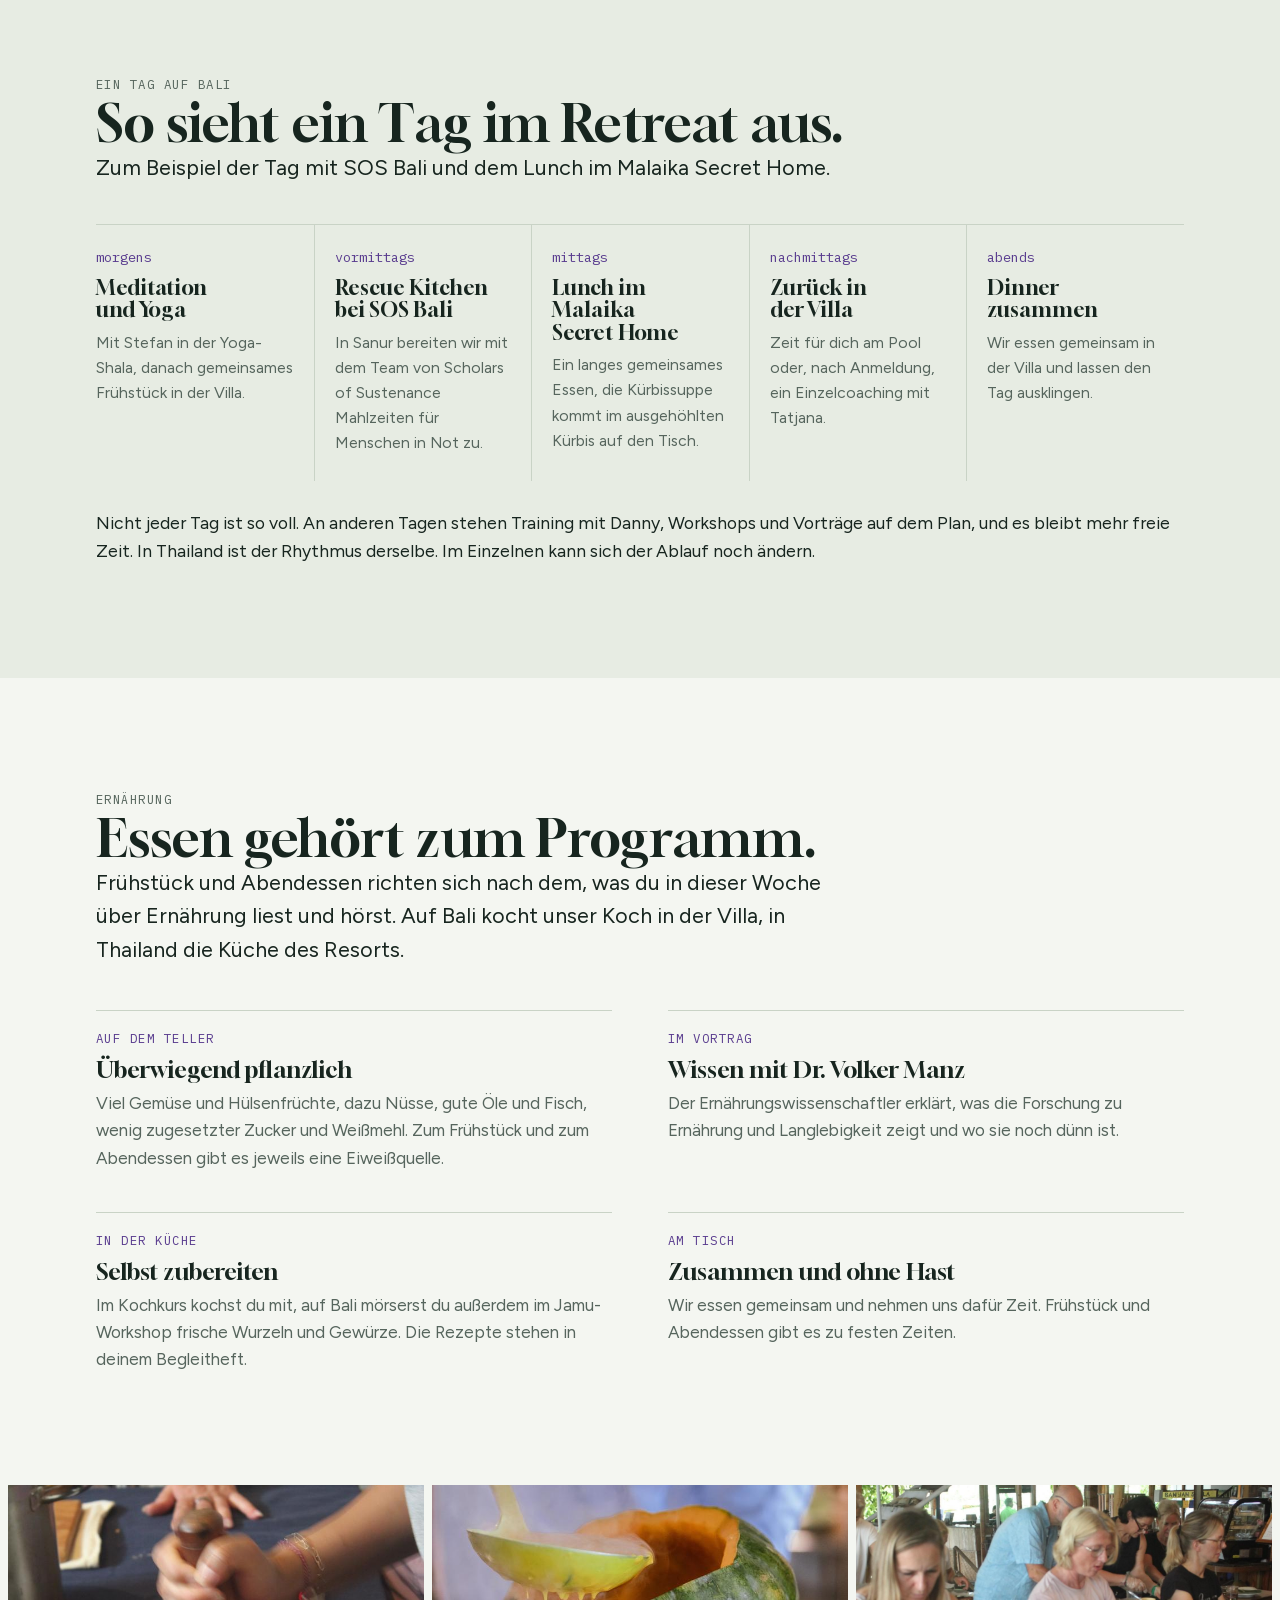
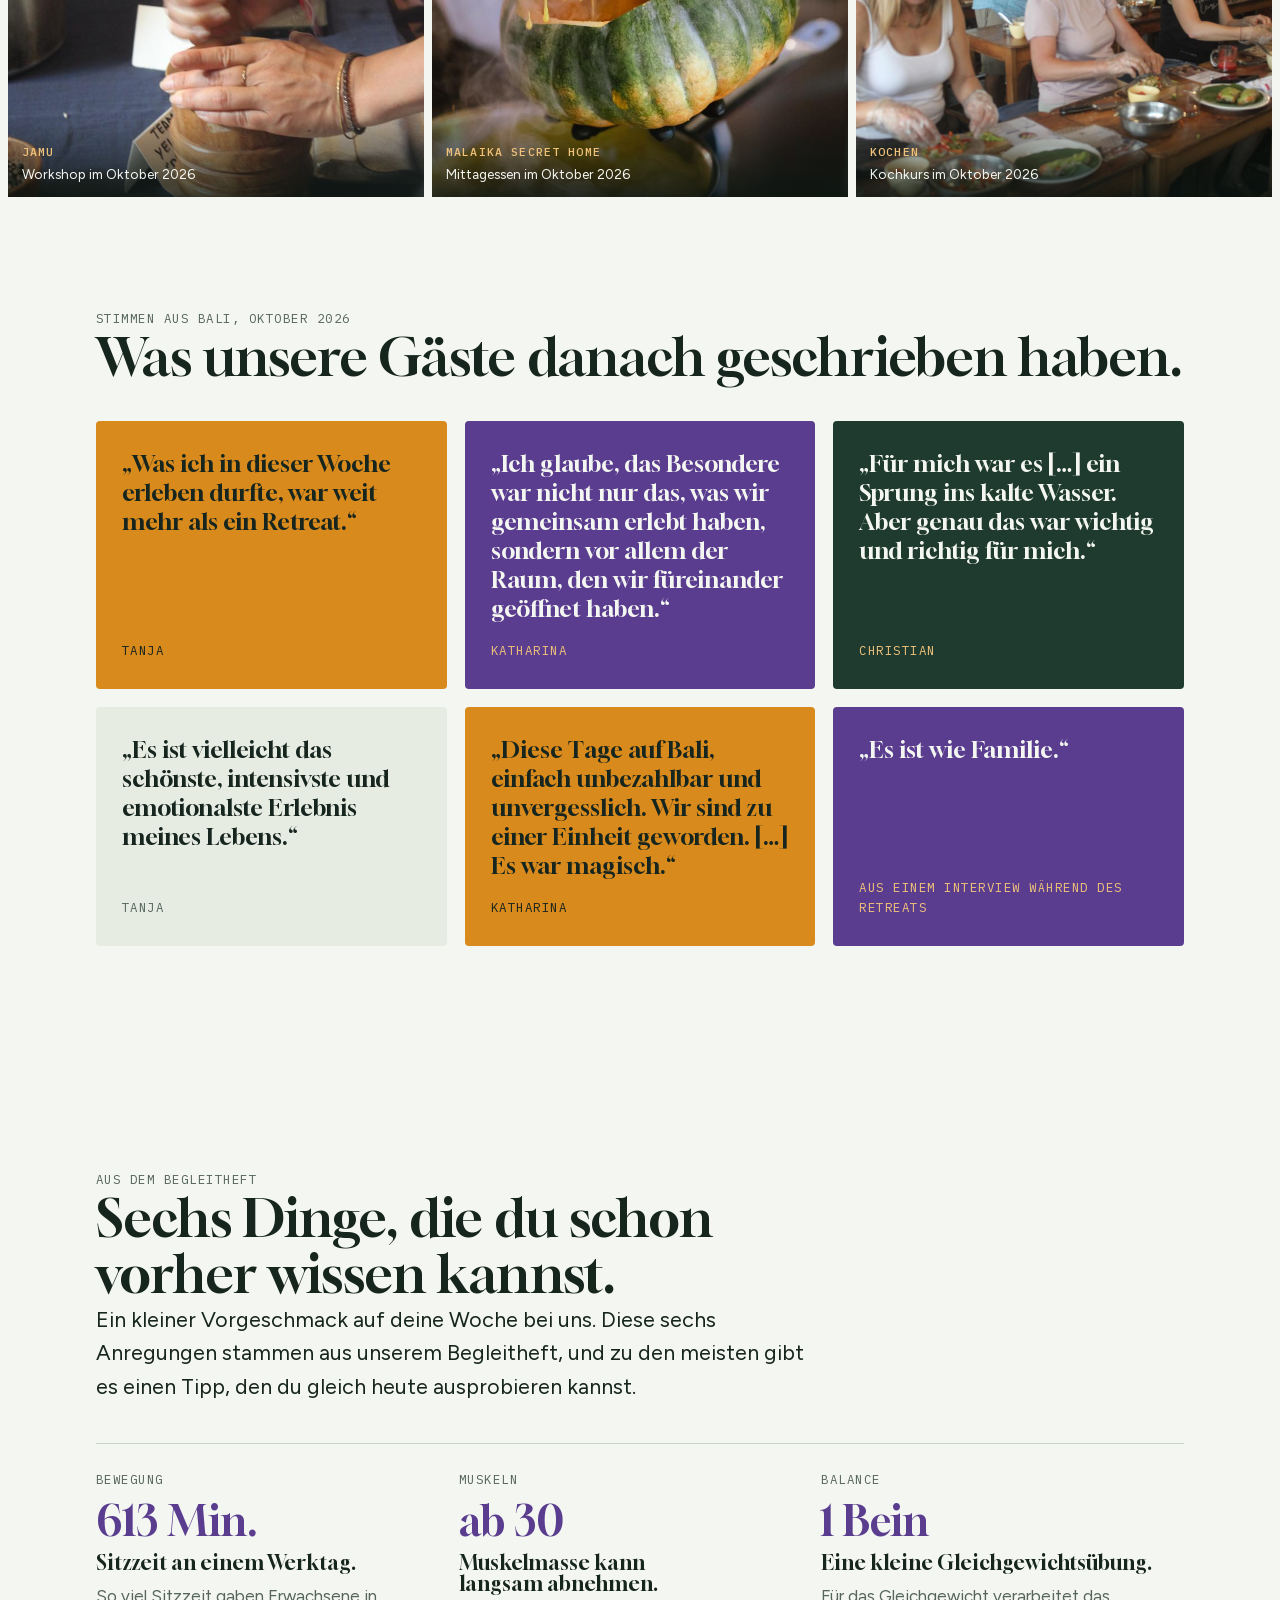
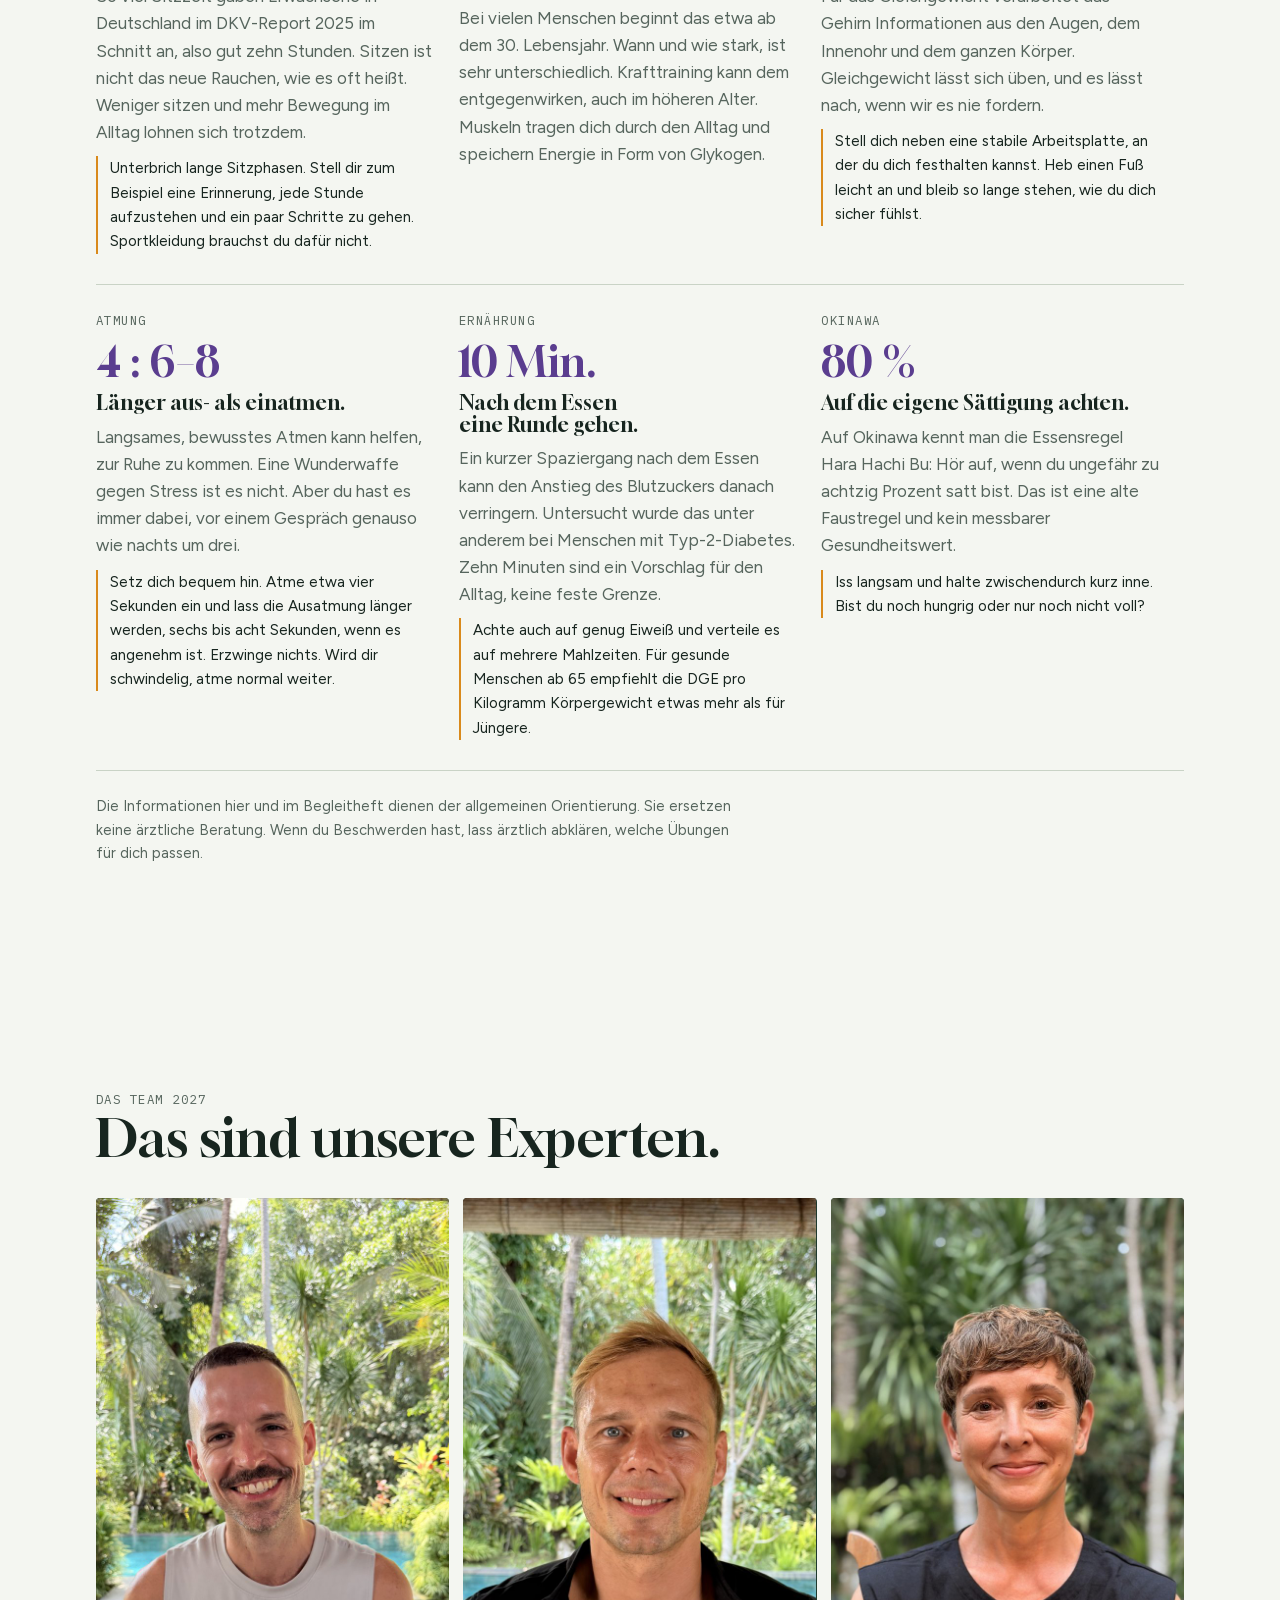
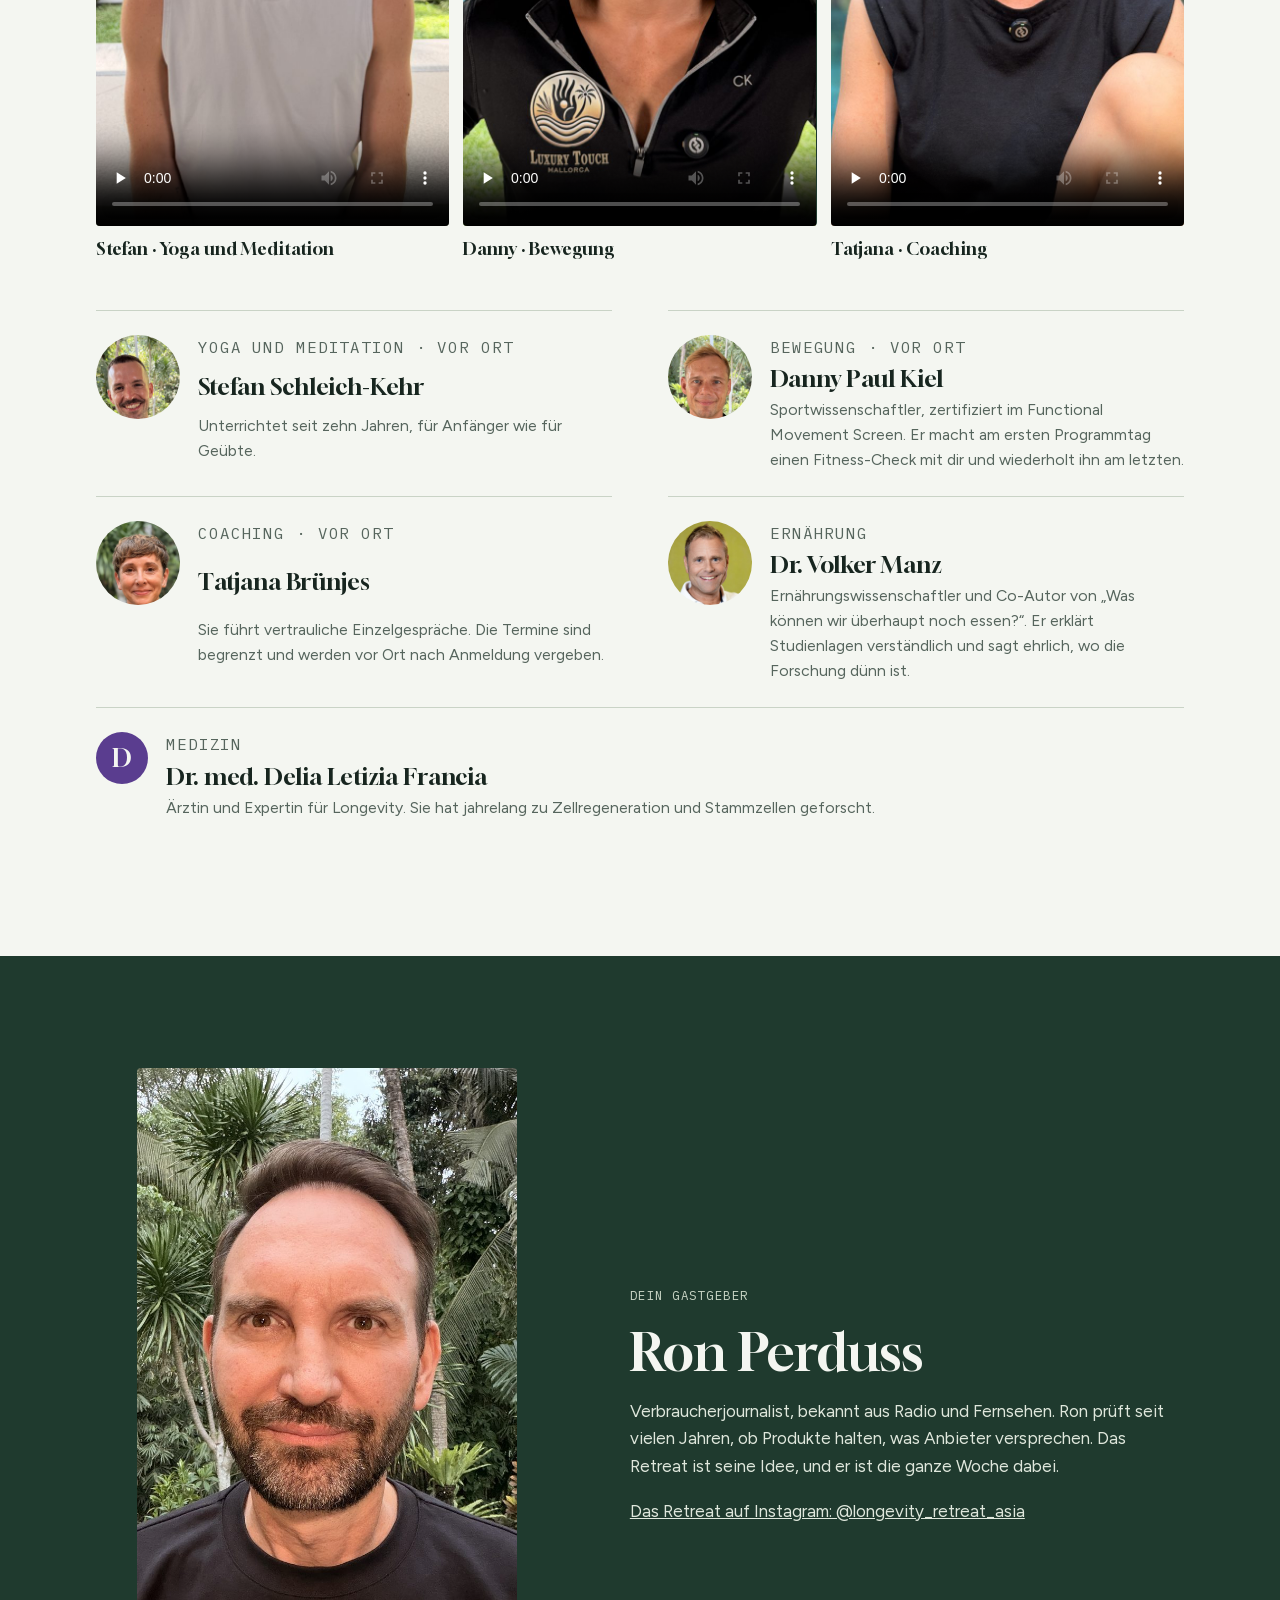
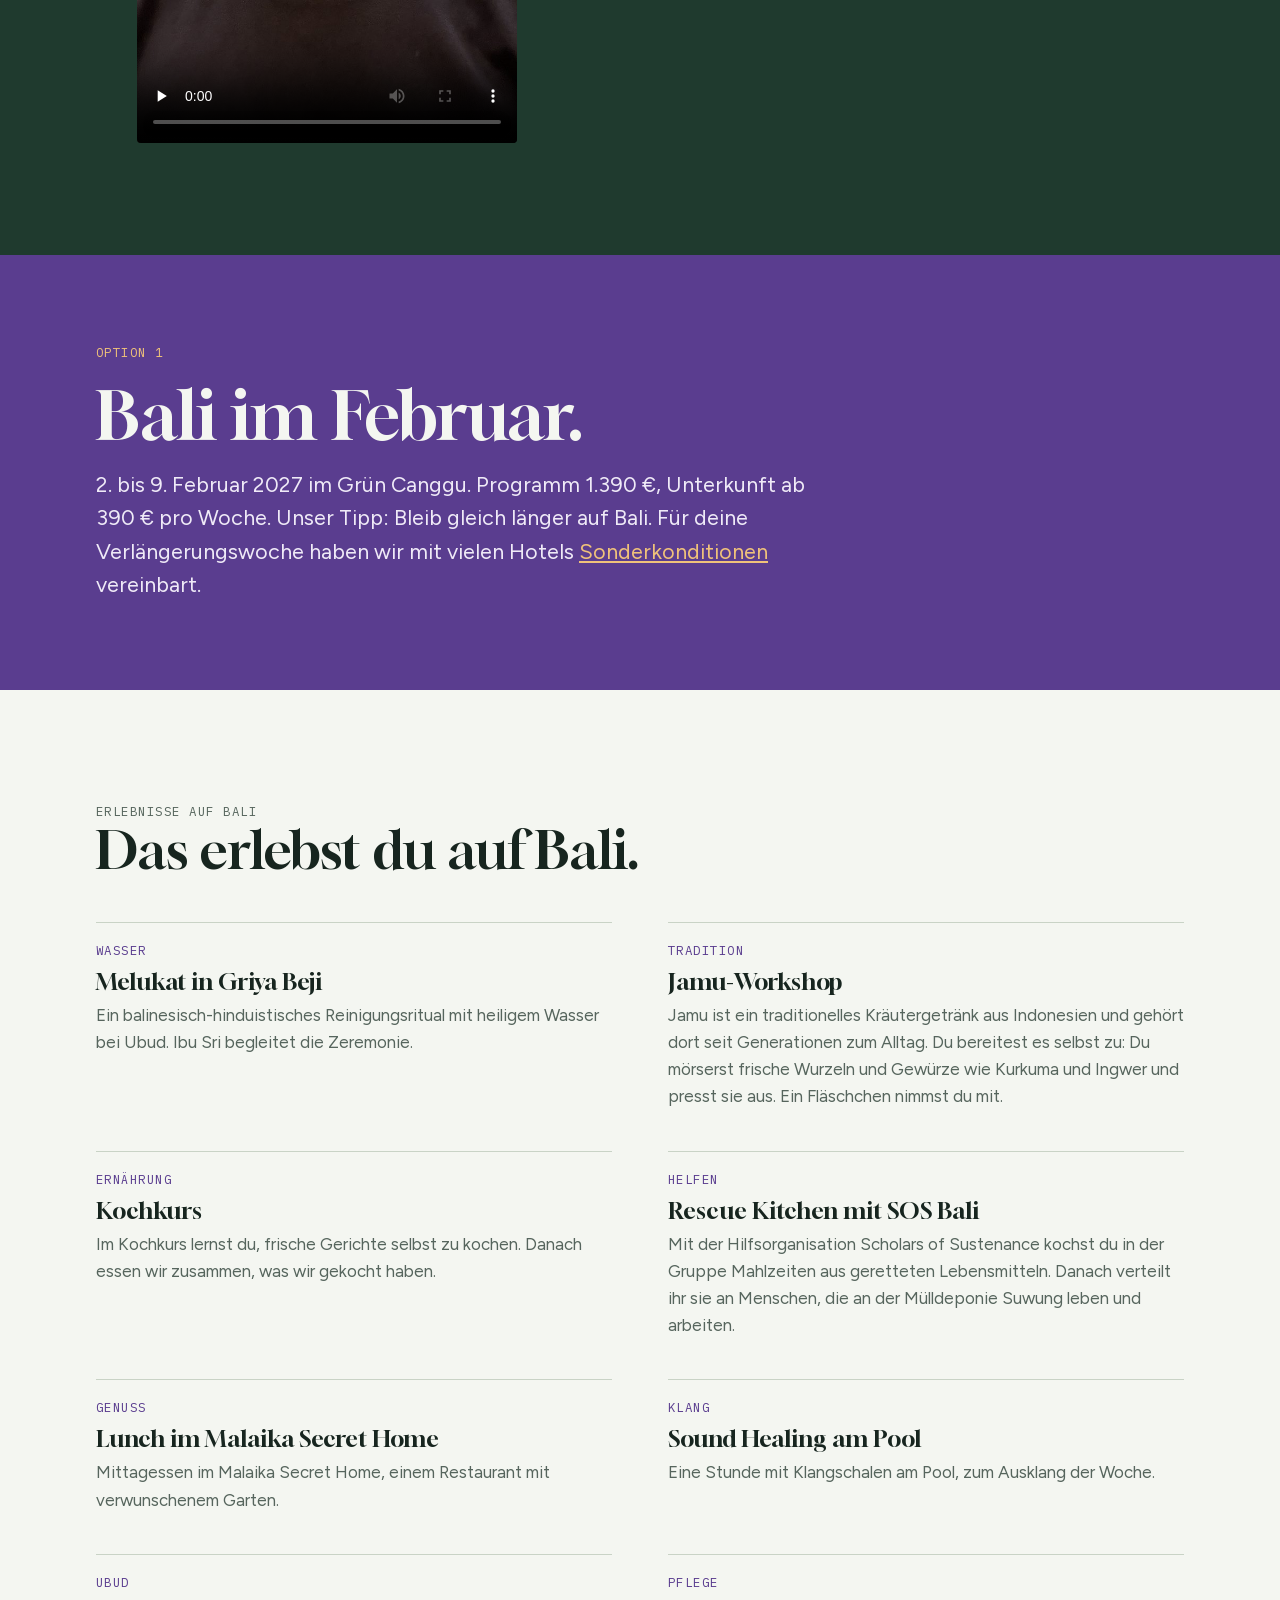
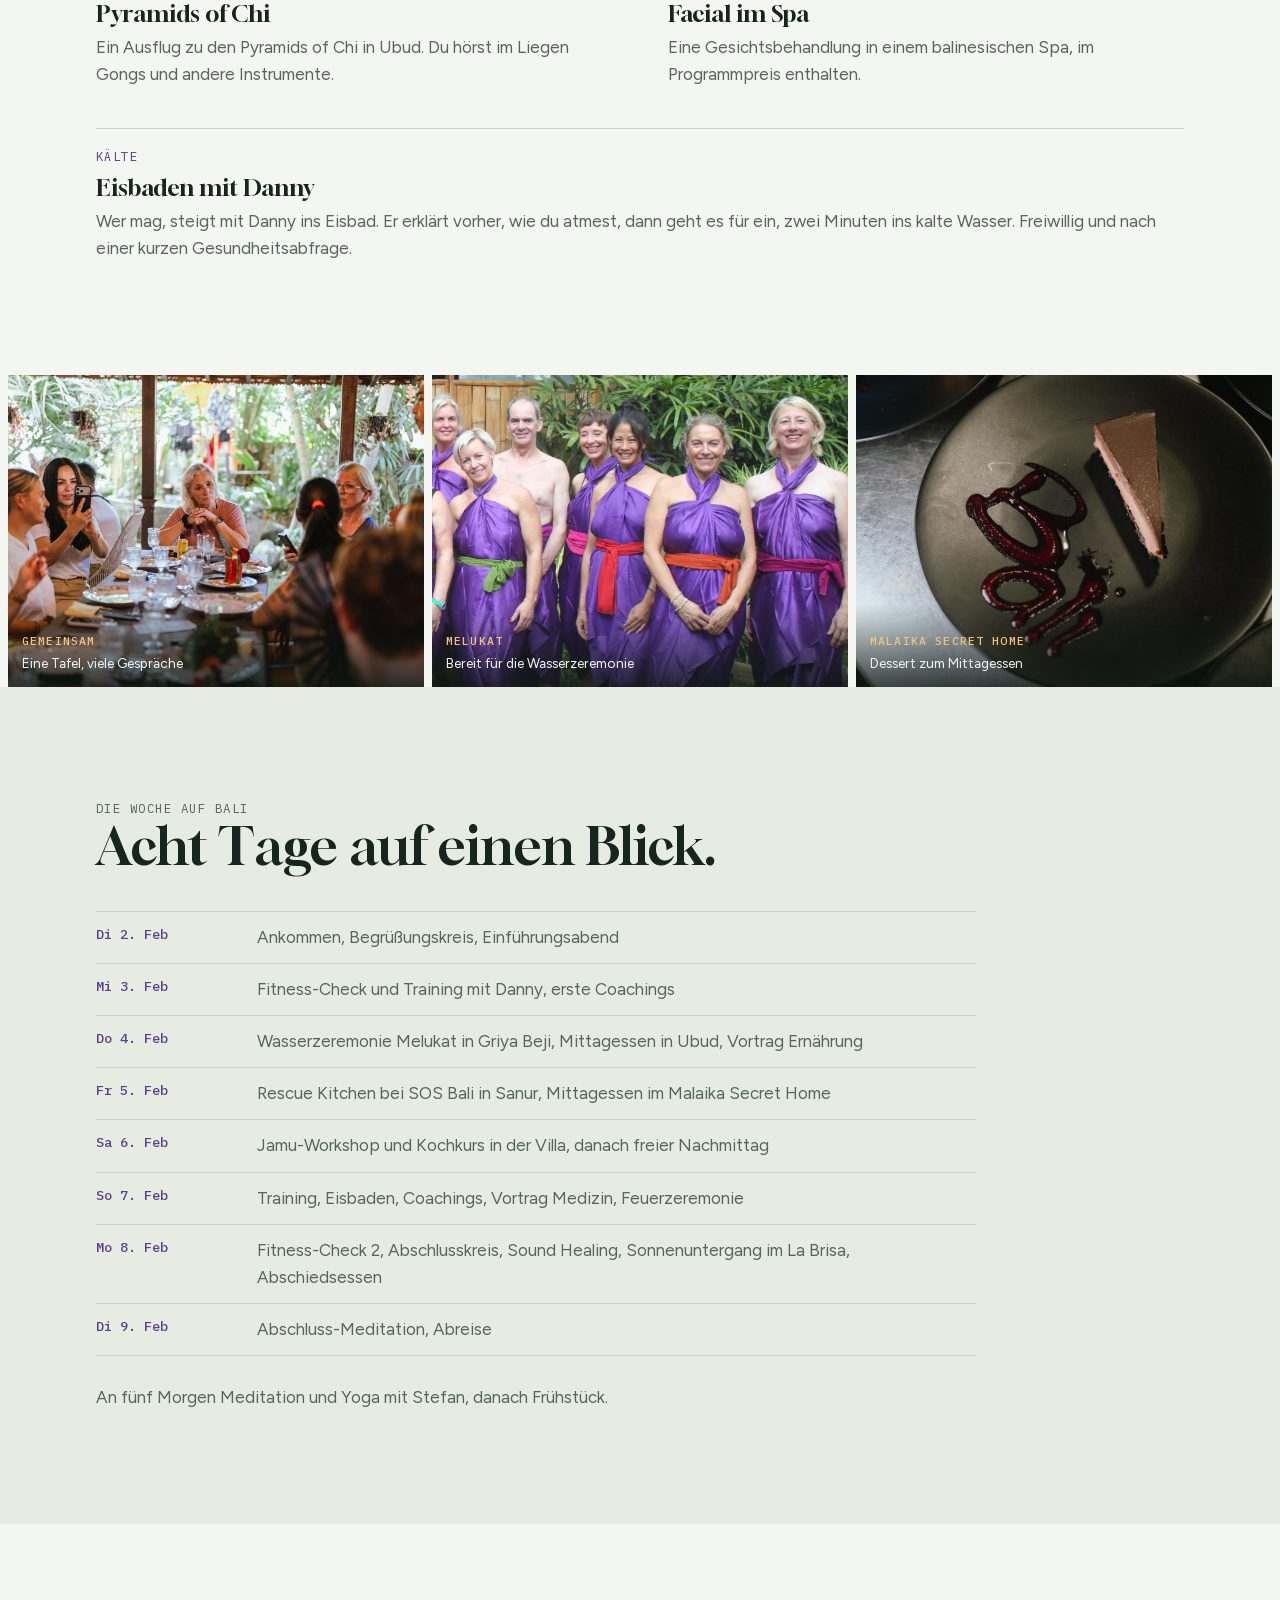
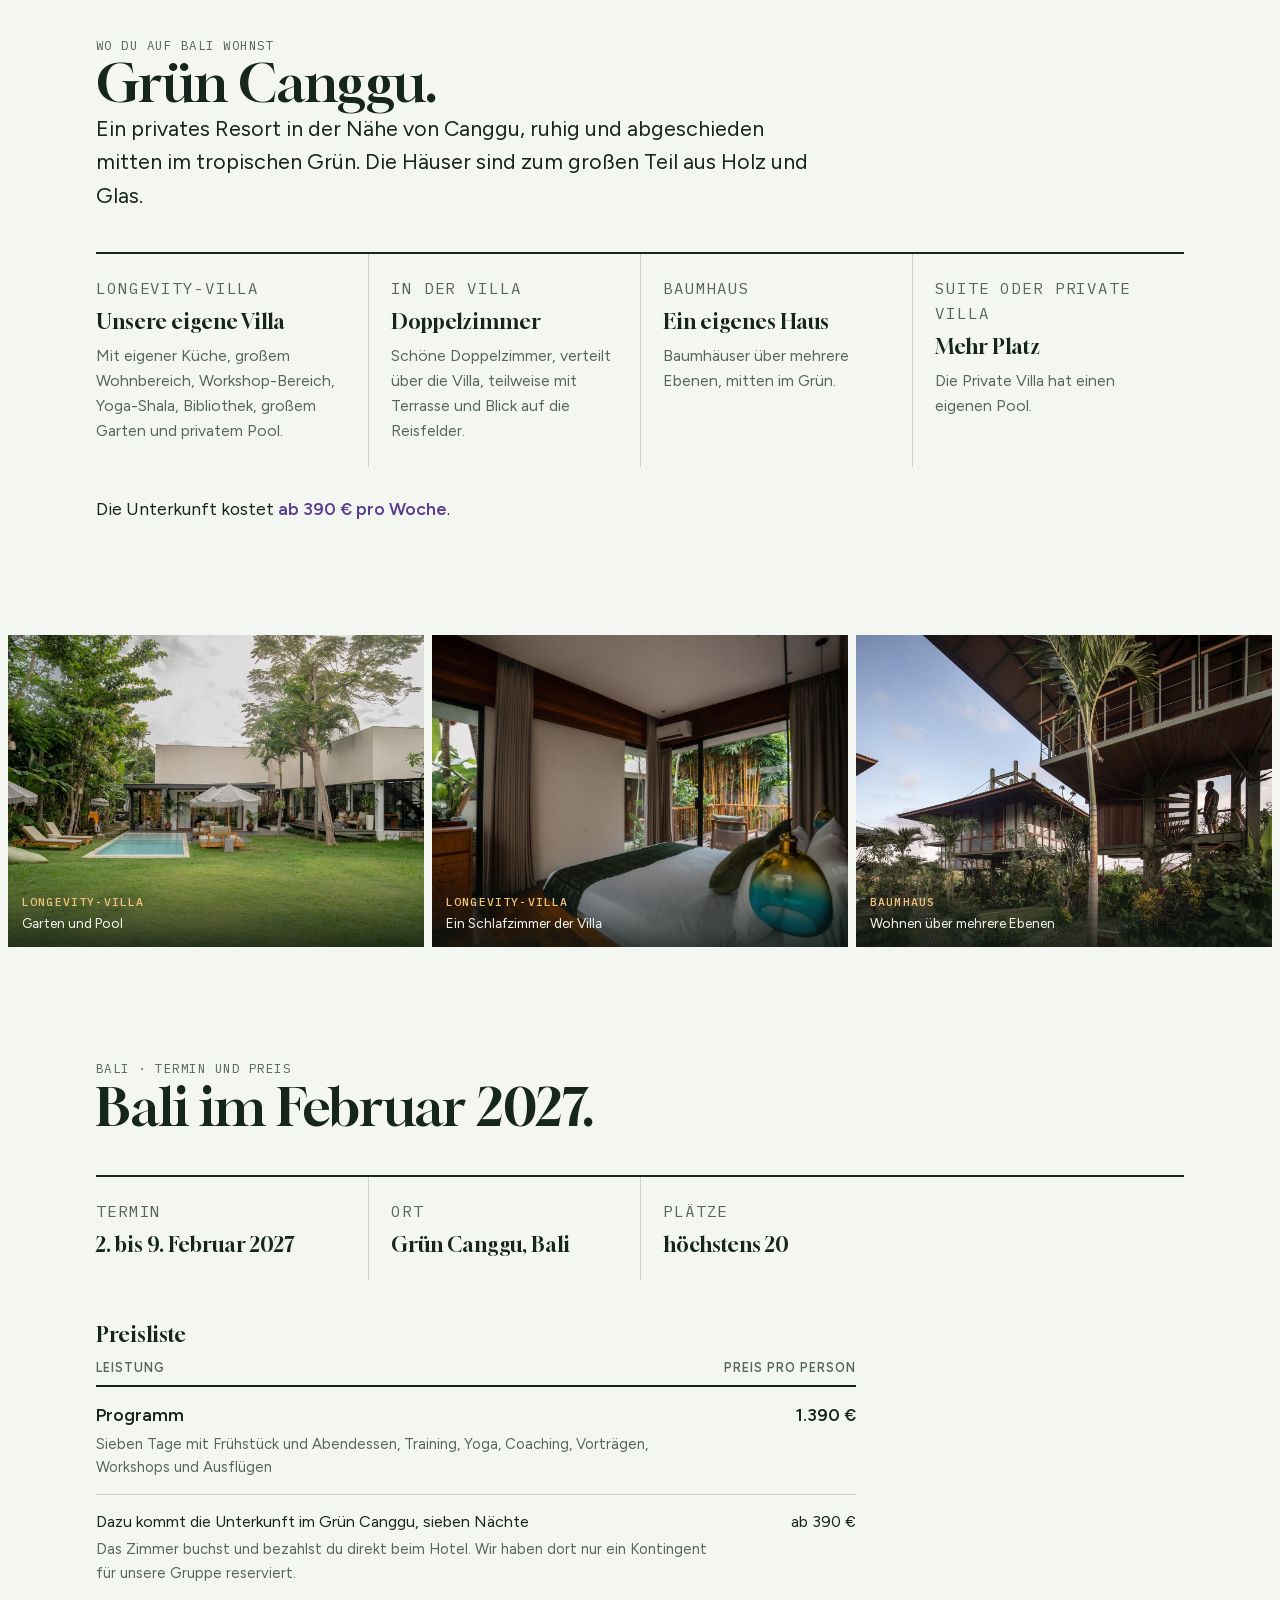
==== commit 172b8172: "Stefan: unterrichtet seit zehn Jahren (statt seit über fünfzehn) Korrektur von Stefan selbst am 20.1" ====
--- a/index.html
+++ b/index.html
@@ -500,7 +500,7 @@
         <figure class="clip"><video controls playsinline preload="none" poster="video/team-tatjana.jpg" aria-label="Tatjana Brünjes stellt sich vor"><source src="video/team-tatjana.mp4" type="video/mp4"></video><figcaption>Tatjana · Coaching</figcaption></figure>
       </div>
       <div class="team">
-        <div class="person"><img class="portrait" src="img/team-stefan.jpg" alt="" loading="lazy"><p class="label">Yoga und Meditation · vor Ort</p><h3>Stefan Schleich-Kehr</h3><p>Unterrichtet seit über fünfzehn Jahren, für Anfänger wie für Geübte.</p></div>
+        <div class="person"><img class="portrait" src="img/team-stefan.jpg" alt="" loading="lazy"><p class="label">Yoga und Meditation · vor Ort</p><h3>Stefan Schleich-Kehr</h3><p>Unterrichtet seit zehn Jahren, für Anfänger wie für Geübte.</p></div>
         <div class="person"><img class="portrait" src="img/team-danny.jpg" alt="" loading="lazy"><p class="label">Bewegung · vor Ort</p><h3>Danny Paul Kiel</h3><p>Sportwissenschaftler, zertifiziert im Functional Movement Screen. Er macht am ersten Programmtag einen Fitness-Check mit dir und wiederholt ihn am letzten.</p></div>
         <div class="person"><img class="portrait" src="img/team-tatjana.jpg" alt="" loading="lazy"><p class="label">Coaching · vor Ort</p><h3>Tatjana Brünjes</h3><p>Sie führt vertrauliche Einzelgespräche. Die Termine sind begrenzt und werden vor Ort nach Anmeldung vergeben.</p></div>
         <div class="person"><img class="portrait" src="img/team-volker.jpg" alt="" loading="lazy"><p class="label">Ernährung</p><h3>Dr. Volker Manz</h3><p>Ernährungswissenschaftler und Co-Autor von „Was können wir überhaupt noch essen?“. Er erklärt Studienlagen verständlich und sagt ehrlich, wo die Forschung dünn ist.</p></div>
